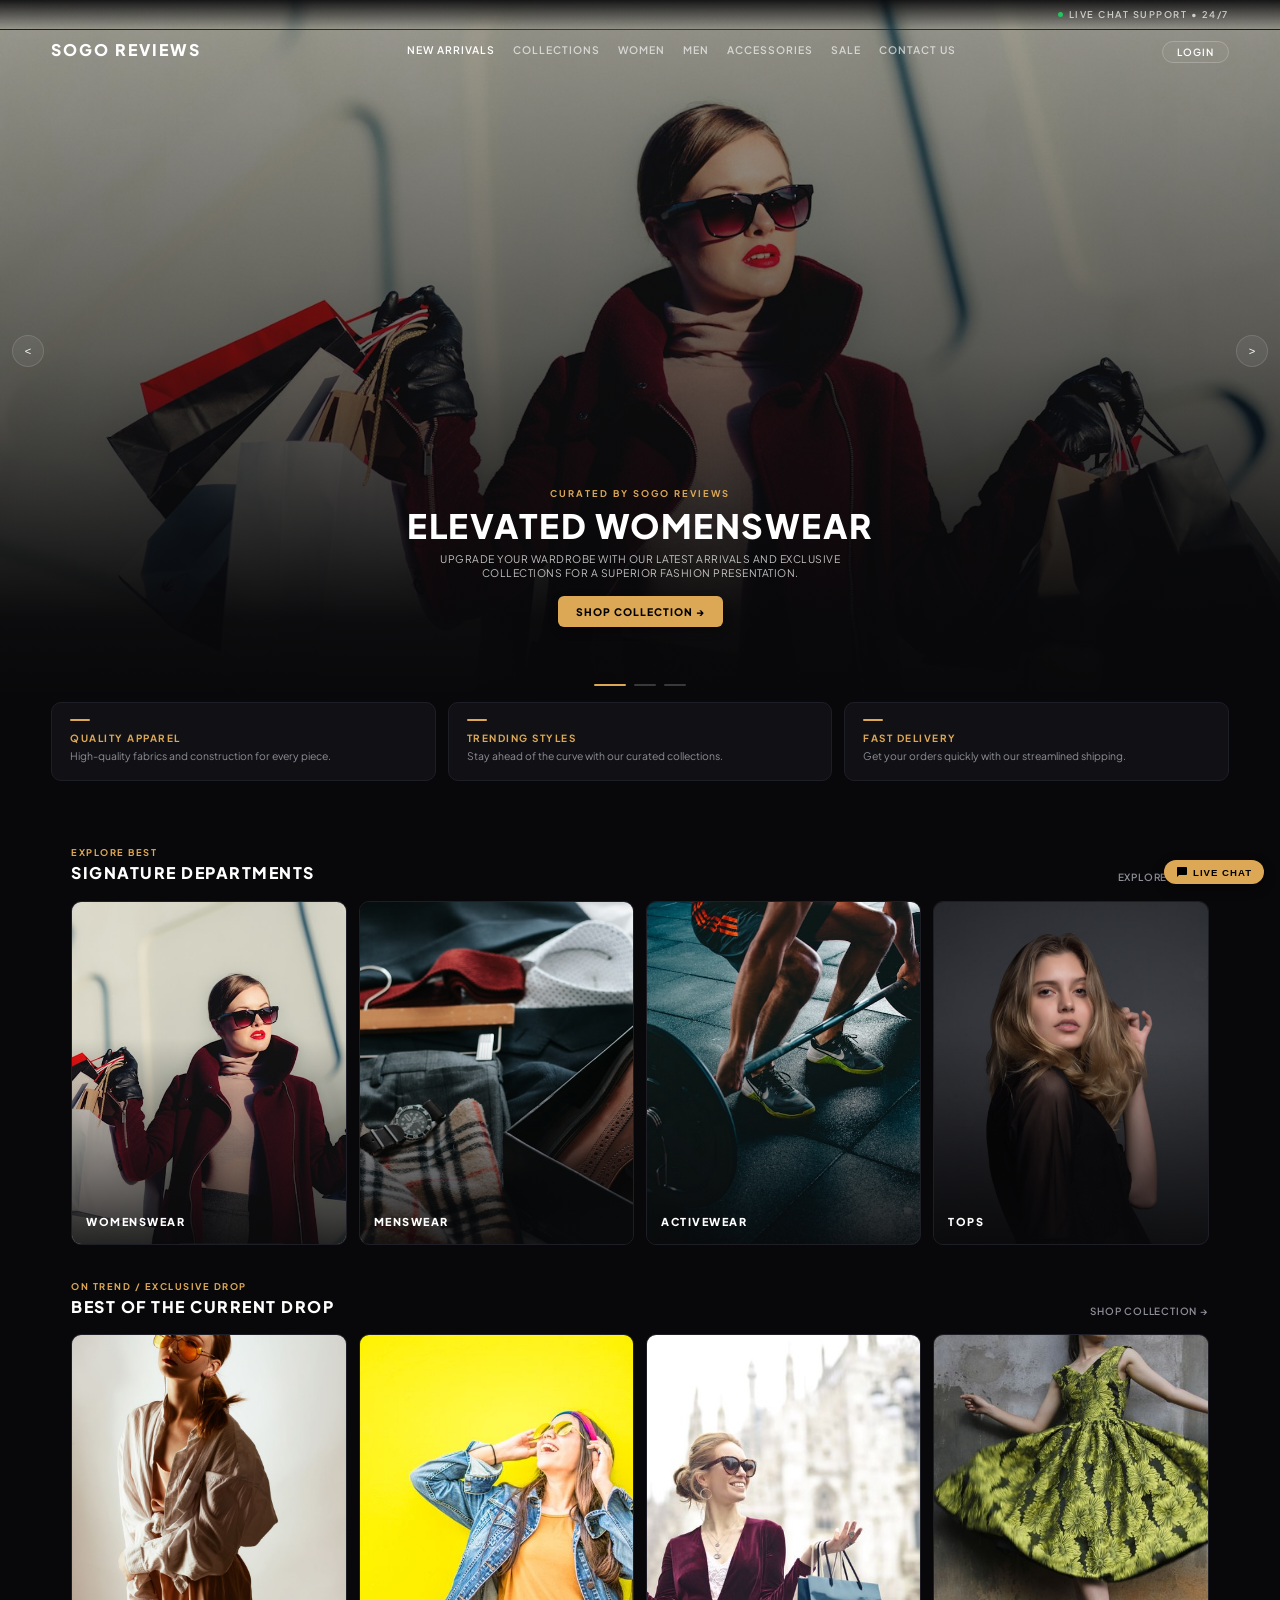
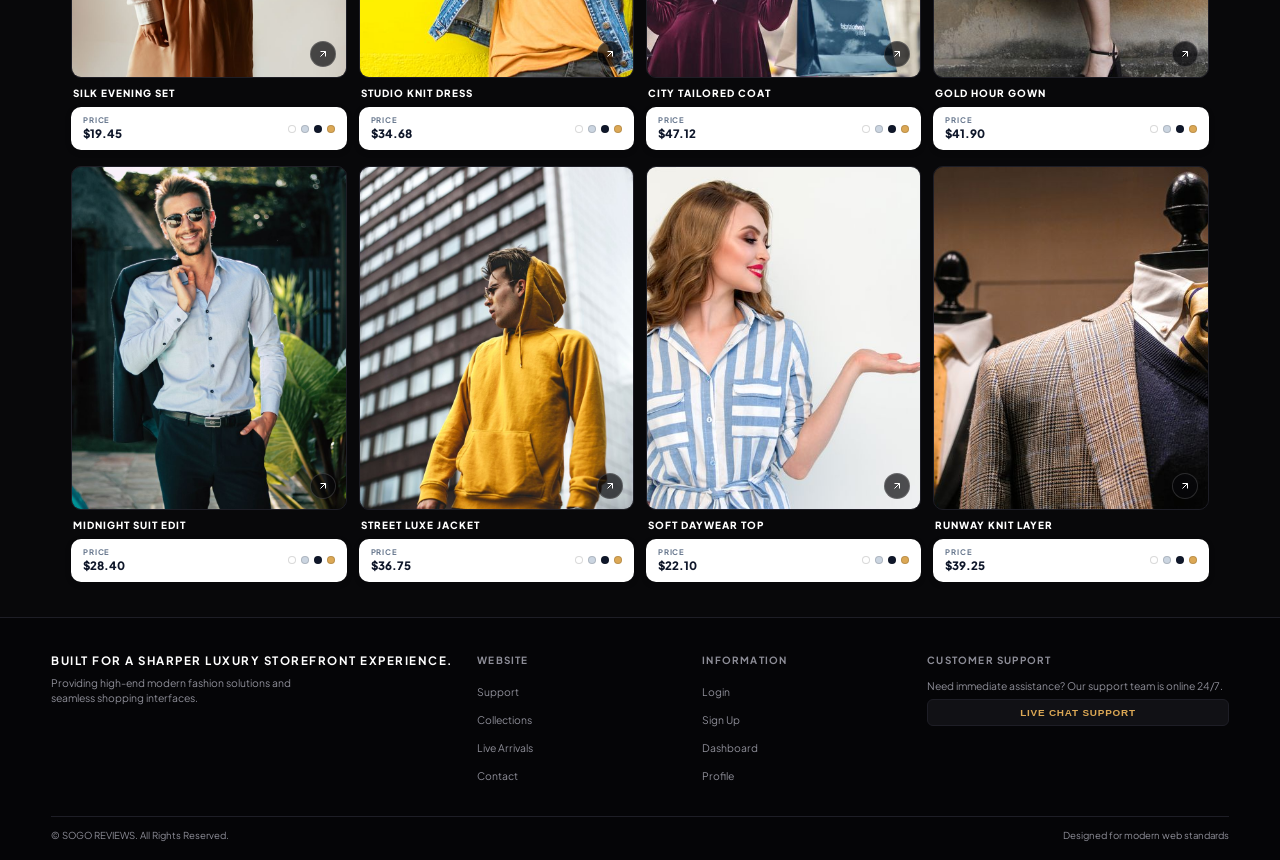
==== index.html @ 164ea93f "Removed top left sogo text, optimized mobile live chat font size, and styled top bar border line" ====
<!DOCTYPE html>
<html lang="en">
<head>
  <meta charset="UTF-8">
  <meta name="viewport" content="width=device-width, initial-scale=1.0">
  <title>SOGO REVIEWS - Luxury Storefront</title>
  <link rel="preconnect" href="https://fonts.googleapis.com">
  <link rel="preconnect" href="https://fonts.gstatic.com" crossorigin>
  <link href="https://fonts.googleapis.com/css2?family=Plus+Jakarta+Sans:wght@300;400;500;600;700;800&display=swap" rel="stylesheet">
  <link rel="stylesheet" href="style.css">
</head>
<body>

  <!-- Fullscreen Hero Slider Section -->
  <div class="hero-slider-wrapper">
    
    <!-- Top Bar -->
    <div class="top-bar">
      <div class="top-bar-left"></div>
      <div class="top-bar-right">
        <span class="status-dot"></span> LIVE CHAT SUPPORT • 24/7
      </div>
    </div>

    <!-- Header Navigation Overlay -->
    <header>
      <div class="logo">SOGO REVIEWS</div>
      <nav>
        <a href="#" class="active">New Arrivals</a>
        <a href="#">Collections</a>
        <a href="#">Women</a>
        <a href="#">Men</a>
        <a href="#">Accessories</a>
        <a href="#">Sale</a>
        <a href="#">Contact Us</a>
      </nav>
      <div class="nav-actions">
        <a href="auth.html" class="btn-login">Login</a>
      </div>
    </header>

    <!-- Navigation Arrows -->
    <button class="slider-arrow prev" onclick="moveSlide(-1)">&lt;</button>
    <button class="slider-arrow next" onclick="moveSlide(1)">&gt;</button>

    <!-- Slide 1 -->
    <div class="hero-slide hero-slide-1 active">
      <div class="hero-content-container">
        <div class="hero-subtitle">Curated by SOGO Reviews</div>
        <h1 class="hero-title">Elevated Womenswear</h1>
        <p class="hero-desc">Upgrade your wardrobe with our latest arrivals and exclusive collections for a superior fashion presentation.</p>
        <a href="auth.html" class="btn-gold-box">Shop Collection &rarr;</a>
      </div>
    </div>

    <!-- Slide 2 -->
    <div class="hero-slide hero-slide-2">
      <div class="hero-content-container">
        <div class="hero-subtitle">Curated by SOGO Reviews</div>
        <h1 class="hero-title">Private Seasonal Edit</h1>
        <p class="hero-desc">Upgrade your wardrobe with our latest arrivals and exclusive collections for a superior fashion presentation.</p>
        <a href="auth.html" class="btn-gold-box">Shop Collection &rarr;</a>
      </div>
    </div>

    <!-- Slide 3 -->
    <div class="hero-slide hero-slide-3">
      <div class="hero-content-container">
        <div class="hero-subtitle">Curated by SOGO Reviews</div>
        <h1 class="hero-title">Statement Silhouettes</h1>
        <p class="hero-desc">Upgrade your wardrobe with our latest arrivals and exclusive collections for a superior fashion presentation.</p>
        <a href="auth.html" class="btn-gold-box">Shop Collection &rarr;</a>
      </div>
    </div>

    <!-- Slider Indicator Bars -->
    <div class="hero-slider-bars">
      <div class="slider-bar active" onclick="goToSlide(0)"></div>
      <div class="slider-bar" onclick="goToSlide(1)"></div>
      <div class="slider-bar" onclick="goToSlide(2)"></div>
    </div>
  </div>

  <!-- Highlights Ribbon Cards Section -->
  <div class="ribbon-wrapper">
    <div class="ribbon">
      <div class="ribbon-item">
        <div class="ribbon-accent-line"></div>
        <h4>Quality Apparel</h4>
        <p>High-quality fabrics and construction for every piece.</p>
      </div>
      <div class="ribbon-item">
        <div class="ribbon-accent-line"></div>
        <h4>Trending Styles</h4>
        <p>Stay ahead of the curve with our curated collections.</p>
      </div>
      <div class="ribbon-item">
        <div class="ribbon-accent-line"></div>
        <h4>Fast Delivery</h4>
        <p>Get your orders quickly with our streamlined shipping.</p>
      </div>
    </div>
  </div>

  <!-- Signature Departments -->
  <section class="section">
    <div class="section-header">
      <div>
        <div class="section-tag">Explore Best</div>
        <h2 class="section-title">Signature Departments</h2>
      </div>
      <a href="#" class="section-link">Explore Dept &rarr;</a>
    </div>

    <div class="departments-grid">
      <div class="dept-card">
        <img src="assets/landing/dept-women.jpg" alt="Womenswear">
        <div class="dept-overlay">
          <div class="dept-title">Womenswear</div>
        </div>
      </div>
      <div class="dept-card">
        <img src="assets/landing/dept-men.jpg" alt="Menswear">
        <div class="dept-overlay">
          <div class="dept-title">Menswear</div>
        </div>
      </div>
      <div class="dept-card">
        <img src="assets/landing/dept-active.jpg" alt="Activewear">
        <div class="dept-overlay">
          <div class="dept-title">Activewear</div>
        </div>
      </div>
      <div class="dept-card">
        <img src="assets/landing/dept-tops.jpg" alt="Tops">
        <div class="dept-overlay">
          <div class="dept-title">Tops</div>
        </div>
      </div>
    </div>
  </section>

  <!-- Best of Current Drop -->
  <section class="section" style="padding-top: 0;">
    <div class="section-header">
      <div>
        <div class="section-tag">On Trend / Exclusive Drop</div>
        <h2 class="section-title">Best of the Current Drop</h2>
      </div>
      <a href="#" class="section-link">Shop Collection &rarr;</a>
    </div>

    <div class="products-grid">
      <!-- Item 1 -->
      <div class="product-item-wrapper">
        <div class="product-card">
          <div class="product-img">
            <img src="assets/landing/1.jpg" alt="Product">
            <div class="product-action-icon">
              <svg viewBox="0 0 24 24"><path d="M7 17L17 7M17 7H7M17 7V17"/></svg>
            </div>
          </div>
        </div>
        <div class="product-title-bar">SILK EVENING SET</div>
        <div class="product-info-pill">
          <div class="product-price-box">
            <span class="product-price-label">PRICE</span>
            <span class="product-price">$19.45</span>
          </div>
          <div class="color-swatches">
            <div class="swatch swatch-white"></div>
            <div class="swatch swatch-grey"></div>
            <div class="swatch swatch-black"></div>
            <div class="swatch swatch-gold"></div>
          </div>
        </div>
      </div>

      <!-- Item 2 -->
      <div class="product-item-wrapper">
        <div class="product-card">
          <div class="product-img">
            <img src="assets/landing/2.jpg" alt="Product">
            <div class="product-action-icon">
              <svg viewBox="0 0 24 24"><path d="M7 17L17 7M17 7H7M17 7V17"/></svg>
            </div>
          </div>
        </div>
        <div class="product-title-bar">STUDIO KNIT DRESS</div>
        <div class="product-info-pill">
          <div class="product-price-box">
            <span class="product-price-label">PRICE</span>
            <span class="product-price">$34.68</span>
          </div>
          <div class="color-swatches">
            <div class="swatch swatch-white"></div>
            <div class="swatch swatch-grey"></div>
            <div class="swatch swatch-black"></div>
            <div class="swatch swatch-gold"></div>
          </div>
        </div>
      </div>

      <!-- Item 3 -->
      <div class="product-item-wrapper">
        <div class="product-card">
          <div class="product-img">
            <img src="assets/landing/3.jpg" alt="Product">
            <div class="product-action-icon">
              <svg viewBox="0 0 24 24"><path d="M7 17L17 7M17 7H7M17 7V17"/></svg>
            </div>
          </div>
        </div>
        <div class="product-title-bar">CITY TAILORED COAT</div>
        <div class="product-info-pill">
          <div class="product-price-box">
            <span class="product-price-label">PRICE</span>
            <span class="product-price">$47.12</span>
          </div>
          <div class="color-swatches">
            <div class="swatch swatch-white"></div>
            <div class="swatch swatch-grey"></div>
            <div class="swatch swatch-black"></div>
            <div class="swatch swatch-gold"></div>
          </div>
        </div>
      </div>

      <!-- Item 4 -->
      <div class="product-item-wrapper">
        <div class="product-card">
          <div class="product-img">
            <img src="assets/landing/4.jpg" alt="Product">
            <div class="product-action-icon">
              <svg viewBox="0 0 24 24"><path d="M7 17L17 7M17 7H7M17 7V17"/></svg>
            </div>
          </div>
        </div>
        <div class="product-title-bar">GOLD HOUR GOWN</div>
        <div class="product-info-pill">
          <div class="product-price-box">
            <span class="product-price-label">PRICE</span>
            <span class="product-price">$41.90</span>
          </div>
          <div class="color-swatches">
            <div class="swatch swatch-white"></div>
            <div class="swatch swatch-grey"></div>
            <div class="swatch swatch-black"></div>
            <div class="swatch swatch-gold"></div>
          </div>
        </div>
      </div>

      <!-- Item 5 -->
      <div class="product-item-wrapper">
        <div class="product-card">
          <div class="product-img">
            <img src="assets/landing/5.jpg" alt="Product">
            <div class="product-action-icon">
              <svg viewBox="0 0 24 24"><path d="M7 17L17 7M17 7H7M17 7V17"/></svg>
            </div>
          </div>
        </div>
        <div class="product-title-bar">MIDNIGHT SUIT EDIT</div>
        <div class="product-info-pill">
          <div class="product-price-box">
            <span class="product-price-label">PRICE</span>
            <span class="product-price">$28.40</span>
          </div>
          <div class="color-swatches">
            <div class="swatch swatch-white"></div>
            <div class="swatch swatch-grey"></div>
            <div class="swatch swatch-black"></div>
            <div class="swatch swatch-gold"></div>
          </div>
        </div>
      </div>

      <!-- Item 6 -->
      <div class="product-item-wrapper">
        <div class="product-card">
          <div class="product-img">
            <img src="assets/landing/6.jpg" alt="Product">
            <div class="product-action-icon">
              <svg viewBox="0 0 24 24"><path d="M7 17L17 7M17 7H7M17 7V17"/></svg>
            </div>
          </div>
        </div>
        <div class="product-title-bar">STREET LUXE JACKET</div>
        <div class="product-info-pill">
          <div class="product-price-box">
            <span class="product-price-label">PRICE</span>
            <span class="product-price">$36.75</span>
          </div>
          <div class="color-swatches">
            <div class="swatch swatch-white"></div>
            <div class="swatch swatch-grey"></div>
            <div class="swatch swatch-black"></div>
            <div class="swatch swatch-gold"></div>
          </div>
        </div>
      </div>

      <!-- Item 7 -->
      <div class="product-item-wrapper">
        <div class="product-card">
          <div class="product-img">
            <img src="assets/landing/7.jpg" alt="Product">
            <div class="product-action-icon">
              <svg viewBox="0 0 24 24"><path d="M7 17L17 7M17 7H7M17 7V17"/></svg>
            </div>
          </div>
        </div>
        <div class="product-title-bar">SOFT DAYWEAR TOP</div>
        <div class="product-info-pill">
          <div class="product-price-box">
            <span class="product-price-label">PRICE</span>
            <span class="product-price">$22.10</span>
          </div>
          <div class="color-swatches">
            <div class="swatch swatch-white"></div>
            <div class="swatch swatch-grey"></div>
            <div class="swatch swatch-black"></div>
            <div class="swatch swatch-gold"></div>
          </div>
        </div>
      </div>

      <!-- Item 8 -->
      <div class="product-item-wrapper">
        <div class="product-card">
          <div class="product-img">
            <img src="assets/landing/8.jpg" alt="Product">
            <div class="product-action-icon">
              <svg viewBox="0 0 24 24"><path d="M7 17L17 7M17 7H7M17 7V17"/></svg>
            </div>
          </div>
        </div>
        <div class="product-title-bar">RUNWAY KNIT LAYER</div>
        <div class="product-info-pill">
          <div class="product-price-box">
            <span class="product-price-label">PRICE</span>
            <span class="product-price">$39.25</span>
          </div>
          <div class="color-swatches">
            <div class="swatch swatch-white"></div>
            <div class="swatch swatch-grey"></div>
            <div class="swatch swatch-black"></div>
            <div class="swatch swatch-gold"></div>
          </div>
        </div>
      </div>
    </div>
  </section>

  <!-- Footer -->
  <footer>
    <div class="footer-grid">
      <div class="footer-brand">
        <h3>BUILT FOR A SHARPER LUXURY STOREFRONT EXPERIENCE.</h3>
        <p>Providing high-end modern fashion solutions and seamless shopping interfaces.</p>
      </div>

      <div class="footer-col">
        <h4>Website</h4>
        <ul>
          <li><a href="#">Support</a></li>
          <li><a href="#">Collections</a></li>
          <li><a href="#">Live Arrivals</a></li>
          <li><a href="#">Contact</a></li>
        </ul>
      </div>

      <div class="footer-col">
        <h4>Information</h4>
        <ul>
          <li><a href="auth.html">Login</a></li>
          <li><a href="auth.html">Sign Up</a></li>
          <li><a href="#">Dashboard</a></li>
          <li><a href="#">Profile</a></li>
        </ul>
      </div>

      <div class="footer-col">
        <h4>Customer Support</h4>
        <p style="font-size: 0.65rem; color: var(--text-muted); margin-bottom: 6px;">Need immediate assistance? Our support team is online 24/7.</p>
        <button class="btn-chat" onclick="window.location.href='auth.html'">Live Chat Support</button>
      </div>
    </div>

    <div class="bottom-bar">
      <div>&copy; SOGO REVIEWS. All Rights Reserved.</div>
      <div>Designed for modern web standards</div>
    </div>
  </footer>

  <!-- Floating Live Chat Button -->
  <button class="floating-chat-btn" onclick="window.location.href='auth.html'">
    <svg viewBox="0 0 24 24"><path d="M20 2H4c-1.1 0-2 .9-2 2v18l4-4h14c1.1 0 2-.9 2-2V4c0-1.1-.9-2-2-2z"/></svg>
    <span>LIVE CHAT</span>
  </button>

  <!-- Hero Slider Script -->
  <script>
    let currentSlide = 0;
    const slides = document.querySelectorAll('.hero-slide');
    const bars = document.querySelectorAll('.slider-bar');
    let autoSlideInterval;

    function showSlide(index) {
      if (index >= slides.length) currentSlide = 0;
      else if (index < 0) currentSlide = slides.length - 1;
      else currentSlide = index;

      slides.forEach((slide, i) => {
        slide.classList.toggle('active', i === currentSlide);
      });

      bars.forEach((bar, i) => {
        bar.classList.toggle('active', i === currentSlide);
      });
    }

    function moveSlide(step) {
      showSlide(currentSlide + step);
      resetAutoSlide();
    }

    function goToSlide(index) {
      showSlide(index);
      resetAutoSlide();
    }

    function startAutoSlide() {
      autoSlideInterval = setInterval(() => {
        showSlide(currentSlide + 1);
      }, 5000);
    }

    function resetAutoSlide() {
      clearInterval(autoSlideInterval);
      startAutoSlide();
    }

    startAutoSlide();
  </script>

</body>
</html>
---- style.css ----
/* Dark Luxury Theme */
:root {
  --bg-dark: #08080a;
  --bg-card: #111115;
  --bg-sidebar: #0d0d12;
  --accent-gold: #dca855;
  --accent-gold-hover: #c89544;
  --text-main: #ffffff;
  --text-muted: #8e8e98;
  --border-color: #1e1e26;
  --radius-sm: 6px;
  --radius-md: 10px;
  --radius-lg: 14px;
}

/* Base Styling */
* {
  box-sizing: border-box;
  margin: 0;
  padding: 0;
}

body {
  font-family: 'Plus Jakarta Sans', sans-serif;
  background-color: var(--bg-dark);
  color: var(--text-main);
  line-height: 1.45;
  position: relative;
  overflow-x: hidden;
  -webkit-font-smoothing: antialiased;
}

a {
  color: inherit;
  text-decoration: none;
}

/* Top Bar with Modern Gradient Border */
.top-bar {
  font-size: 0.58rem;
  color: rgba(255, 255, 255, 0.6);
  padding: 8px 4%;
  display: flex;
  justify-content: flex-end;
  align-items: center;
  border-bottom: 1px solid transparent;
  border-image: linear-gradient(to right, rgba(255,255,255,0.02), rgba(220,168,85,0.25), rgba(255,255,255,0.02)) 1;
  position: absolute;
  top: 0;
  left: 0;
  width: 100%;
  z-index: 101;
  background: linear-gradient(to bottom, rgba(8, 8, 10, 0.9), rgba(8, 8, 10, 0));
  letter-spacing: 1.5px;
  text-transform: uppercase;
  font-weight: 600;
}

.top-bar-right {
  display: flex;
  align-items: center;
  gap: 6px;
  font-size: 0.58rem;
  color: rgba(255, 255, 255, 0.7);
}

.status-dot {
  width: 5px;
  height: 5px;
  background-color: #22c55e;
  border-radius: 50%;
  display: inline-block;
}

/* Header Navigation */
header {
  padding: 12px 4%;
  display: flex;
  justify-content: space-between;
  align-items: center;
  position: absolute;
  top: 26px;
  left: 0;
  width: 100%;
  z-index: 100;
}

.logo {
  font-weight: 800;
  font-size: 1rem;
  letter-spacing: 2px;
  text-transform: uppercase;
}

nav {
  display: flex;
  gap: 18px;
}

nav a {
  font-size: 0.65rem;
  font-weight: 600;
  letter-spacing: 1px;
  text-transform: uppercase;
  color: rgba(255, 255, 255, 0.65);
  transition: color 0.3s;
}

nav a:hover, nav a.active {
  color: var(--text-main);
}

.btn-login {
  border: 1px solid rgba(255, 255, 255, 0.2);
  padding: 4px 14px;
  border-radius: 50px;
  font-size: 0.62rem;
  font-weight: 600;
  letter-spacing: 1px;
  text-transform: uppercase;
  transition: all 0.3s;
  background: rgba(255, 255, 255, 0.03);
}

.btn-login:hover {
  border-color: var(--accent-gold);
  color: var(--accent-gold);
}

/* Hero Section & Slider */
.hero-slider-wrapper {
  position: relative;
  height: 78vh;
  min-height: 500px;
  width: 100%;
  overflow: hidden;
  background-color: var(--bg-dark);
}

.hero-slide {
  position: absolute;
  inset: 0;
  opacity: 0;
  transition: opacity 0.8s ease-in-out;
  display: flex;
  flex-direction: column;
  justify-content: flex-end;
  align-items: center;
  text-align: center;
  padding: 0 16px 65px;
  background-size: cover;
  background-position: center center;
  background-repeat: no-repeat;
}

.hero-slide.active {
  opacity: 1;
  z-index: 1;
}

.hero-slide-1 {
  background-image: linear-gradient(to bottom, rgba(8,8,10,0.3) 0%, rgba(8,8,10,0.6) 50%, rgba(8,8,10,0.98) 88%, #08080a 100%), url('assets/landing/hero-1.jpg');
}

.hero-slide-2 {
  background-image: linear-gradient(to bottom, rgba(8,8,10,0.3) 0%, rgba(8,8,10,0.6) 50%, rgba(8,8,10,0.98) 88%, #08080a 100%), url('assets/landing/hero-2.jpg');
}

.hero-slide-3 {
  background-image: linear-gradient(to bottom, rgba(8,8,10,0.3) 0%, rgba(8,8,10,0.6) 50%, rgba(8,8,10,0.98) 88%, #08080a 100%), url('assets/landing/hero-3.jpg');
}

.hero-content-container {
  display: flex;
  flex-direction: column;
  align-items: center;
  max-width: 650px;
  margin-bottom: 10px;
}

.hero-subtitle {
  font-size: 0.58rem;
  letter-spacing: 2px;
  text-transform: uppercase;
  color: var(--accent-gold);
  margin-bottom: 6px;
  font-weight: 700;
}

.hero-title {
  font-size: 2.1rem;
  font-weight: 800;
  letter-spacing: 1.5px;
  text-transform: uppercase;
  line-height: 1.1;
  margin-bottom: 8px;
}

.hero-desc {
  font-size: 0.65rem;
  color: rgba(255, 255, 255, 0.75);
  max-width: 440px;
  letter-spacing: 0.5px;
  text-transform: uppercase;
  margin-bottom: 16px;
  line-height: 1.35;
}

.btn-gold-box {
  background-color: var(--accent-gold);
  color: #000000;
  padding: 8px 18px;
  border-radius: var(--radius-sm);
  font-size: 0.65rem;
  font-weight: 800;
  letter-spacing: 1px;
  text-transform: uppercase;
  display: inline-block;
  transition: all 0.3s ease;
  box-shadow: 0 4px 10px rgba(0,0,0,0.3);
}

.btn-gold-box:hover {
  background-color: var(--accent-gold-hover);
  transform: translateY(-1px);
}

/* Navigation Arrows */
.slider-arrow {
  position: absolute;
  top: 50%;
  transform: translateY(-50%);
  width: 32px;
  height: 32px;
  background: rgba(255, 255, 255, 0.06);
  border: 1px solid rgba(255, 255, 255, 0.12);
  border-radius: 50%;
  color: #fff;
  display: flex;
  align-items: center;
  justify-content: center;
  cursor: pointer;
  z-index: 50;
  transition: all 0.3s;
  font-size: 0.7rem;
}

.slider-arrow:hover {
  background: var(--accent-gold);
  color: #000;
  border-color: var(--accent-gold);
}

.slider-arrow.prev { left: 12px; }
.slider-arrow.next { right: 12px; }

/* Indicator Bars */
.hero-slider-bars {
  position: absolute;
  bottom: 16px;
  left: 50%;
  transform: translateX(-50%);
  display: flex;
  gap: 8px;
  z-index: 50;
  align-items: center;
}

.slider-bar {
  width: 22px;
  height: 2px;
  background-color: rgba(255, 255, 255, 0.2);
  border-radius: 2px;
  cursor: pointer;
  transition: all 0.3s ease;
}

.slider-bar.active {
  background-color: var(--accent-gold);
  width: 32px;
}

/* Ribbon Highlights */
.ribbon-wrapper {
  background-color: #08080a;
  padding: 0 4% 30px;
  position: relative;
  z-index: 30;
}

.ribbon {
  display: grid !important;
  grid-template-columns: repeat(3, minmax(0, 1fr)) !important;
  gap: 12px !important;
  width: 100%;
  max-width: 1240px;
  margin-inline: auto;
}

.ribbon-item {
  background: var(--bg-card);
  border: 1px solid var(--border-color);
  padding: 16px 18px;
  border-radius: var(--radius-md);
}

.ribbon-accent-line {
  width: 20px;
  height: 2px;
  background-color: var(--accent-gold);
  margin-bottom: 10px;
  border-radius: 1px;
}

.ribbon-item h4 {
  font-size: 0.62rem;
  letter-spacing: 1.5px;
  text-transform: uppercase;
  margin-bottom: 4px;
  font-weight: 700;
  color: var(--accent-gold);
}

.ribbon-item p {
  font-size: 0.65rem;
  color: var(--text-muted);
  line-height: 1.4;
}

/* Section Styles */
.section {
  width: 100%;
  max-width: 1240px;
  margin-inline: auto;
  padding: 35px 4%;
}

.section-header {
  display: flex;
  justify-content: space-between;
  align-items: flex-end;
  margin-bottom: 16px;
}

.section-title {
  font-size: 1rem;
  font-weight: 800;
  letter-spacing: 1.5px;
  text-transform: uppercase;
}

.section-tag {
  font-size: 0.58rem;
  color: var(--accent-gold);
  letter-spacing: 1.5px;
  text-transform: uppercase;
  font-weight: 700;
  margin-bottom: 2px;
}

.section-link {
  font-size: 0.62rem;
  font-weight: 600;
  letter-spacing: 0.8px;
  text-transform: uppercase;
  color: var(--text-muted);
}

/* Signature Departments */
.departments-grid {
  display: grid !important;
  grid-template-columns: repeat(4, 1fr) !important;
  gap: 12px !important;
  width: 100% !important;
}

.dept-card {
  position: relative;
  aspect-ratio: 4 / 5;
  border-radius: var(--radius-md);
  overflow: hidden;
  border: 1px solid var(--border-color);
}

.dept-card img {
  width: 100%;
  height: 100%;
  object-fit: cover;
}

.dept-overlay {
  position: absolute;
  inset: 0;
  background: linear-gradient(to top, rgba(8,8,10,0.85) 0%, transparent 60%);
  display: flex;
  align-items: flex-end;
  padding: 14px;
}

.dept-title {
  font-size: 0.68rem;
  font-weight: 800;
  letter-spacing: 1.5px;
  text-transform: uppercase;
}

/* Products Grid Layout */
.products-grid {
  display: grid !important;
  grid-template-columns: repeat(4, minmax(0, 1fr)) !important;
  gap: 16px 12px !important;
  width: 100% !important;
}

.product-item-wrapper {
  display: flex;
  flex-direction: column;
}

.product-card {
  border-radius: var(--radius-md);
  overflow: hidden;
  background-color: var(--bg-card);
  border: 1px solid var(--border-color);
  margin-bottom: 8px;
}

.product-img {
  position: relative;
  aspect-ratio: 4 / 5;
  background-color: #141418;
  overflow: hidden;
}

.product-img img {
  width: 100%;
  height: 100%;
  object-fit: cover;
}

.product-action-icon {
  position: absolute;
  bottom: 10px;
  right: 10px;
  width: 26px;
  height: 26px;
  background: rgba(8, 8, 10, 0.7);
  border: 1px solid rgba(255, 255, 255, 0.15);
  border-radius: 50%;
  display: flex;
  align-items: center;
  justify-content: center;
  color: #fff;
}

.product-action-icon svg {
  width: 12px;
  height: 12px;
  stroke: currentColor;
  stroke-width: 2;
  fill: none;
}

.product-title-bar {
  font-size: 0.62rem;
  font-weight: 800;
  letter-spacing: 1px;
  text-transform: uppercase;
  color: #fff;
  margin-bottom: 6px;
  padding-left: 2px;
}

.product-info-pill {
  background-color: #ffffff;
  color: #0f172a;
  padding: 8px 12px;
  border-radius: var(--radius-md);
  display: flex;
  justify-content: space-between;
  align-items: center;
  box-shadow: 0 2px 6px rgba(0,0,0,0.15);
}

.product-price-box {
  display: flex;
  flex-direction: column;
}

.product-price-label {
  font-size: 0.48rem;
  color: #64748b;
  letter-spacing: 0.8px;
  text-transform: uppercase;
  font-weight: 700;
}

.product-price {
  font-size: 0.72rem;
  font-weight: 800;
  color: #0f172a;
}

.color-swatches {
  display: flex;
  gap: 5px;
  align-items: center;
}

.swatch {
  width: 8px;
  height: 8px;
  border-radius: 50%;
  border: 1px solid rgba(0, 0, 0, 0.15);
}

.swatch-white { background-color: #ffffff; }
.swatch-grey { background-color: #cbd5e1; }
.swatch-black { background-color: #0f172a; }
.swatch-gold { background-color: #dca855; }

/* Floating Live Chat Button */
.floating-chat-btn {
  position: fixed;
  bottom: 16px;
  right: 16px;
  background-color: var(--accent-gold);
  color: #000;
  border: none;
  padding: 6px 12px;
  border-radius: 50px;
  font-size: 0.6rem;
  font-weight: 800;
  letter-spacing: 1px;
  text-transform: uppercase;
  cursor: pointer;
  box-shadow: 0 4px 12px rgba(0,0,0,0.4);
  display: flex;
  align-items: center;
  gap: 5px;
  z-index: 999;
}

.floating-chat-btn svg {
  width: 12px;
  height: 12px;
  fill: currentColor;
}

/* Footer */
footer {
  background-color: #050507;
  border-top: 1px solid var(--border-color);
  padding: 35px 4% 18px;
}

.footer-grid {
  width: 100%;
  max-width: 1240px;
  margin-inline: auto;
  display: grid;
  grid-template-columns: 2fr 1fr 1fr 1.5fr;
  gap: 24px;
  margin-bottom: 25px;
}

.footer-brand h3 {
  font-size: 0.72rem;
  letter-spacing: 1.5px;
  margin-bottom: 6px;
  line-height: 1.35;
}

.footer-brand p {
  font-size: 0.65rem;
  color: var(--text-muted);
  max-width: 250px;
}

.footer-col h4 {
  font-size: 0.62rem;
  letter-spacing: 1.2px;
  text-transform: uppercase;
  margin-bottom: 10px;
  color: var(--text-muted);
}

.footer-col ul {
  list-style: none;
}

.footer-col li {
  margin-bottom: 5px;
}

.footer-col a {
  font-size: 0.65rem;
  color: var(--text-muted);
}

.btn-chat {
  display: block;
  width: 100%;
  background: var(--bg-card);
  border: 1px solid var(--border-color);
  color: var(--accent-gold);
  padding: 7px;
  border-radius: var(--radius-sm);
  text-align: center;
  font-size: 0.62rem;
  font-weight: 700;
  letter-spacing: 0.8px;
  text-transform: uppercase;
  margin-top: 6px;
}

.bottom-bar {
  width: 100%;
  max-width: 1240px;
  margin-inline: auto;
  border-top: 1px solid var(--border-color);
  padding-top: 12px;
  display: flex;
  justify-content: space-between;
  font-size: 0.6rem;
  color: var(--text-muted);
}

/* ================= MOBILE VIEW FIXES ================= */
@media (max-width: 1024px) {
  .products-grid, .departments-grid { 
    grid-template-columns: repeat(2, 1fr) !important; 
    gap: 14px 10px !important;
  }
  .ribbon { grid-template-columns: 1fr !important; }
  .footer-grid { grid-template-columns: 1fr 1fr; gap: 20px; }
  .hero-title { font-size: 1.9rem; }
}

@media (max-width: 768px) {
  .top-bar { font-size: 0.5rem; padding: 6px 3%; }
  .top-bar-right { font-size: 0.5rem; }
  header { padding: 10px 14px; top: 22px; }
  nav { display: none; }
  .hero-slider-wrapper { height: 70vh; min-height: 440px; }
  .hero-title { font-size: 1.5rem; }
  .hero-desc { font-size: 0.6rem; }
  
  .products-grid, .departments-grid { 
    grid-template-columns: repeat(2, 1fr) !important; 
    gap: 12px 8px !important; 
  }
  
  .footer-grid { grid-template-columns: 1fr; gap: 20px; }
  .bottom-bar { flex-direction: column; gap: 5px; text-align: center; }
}
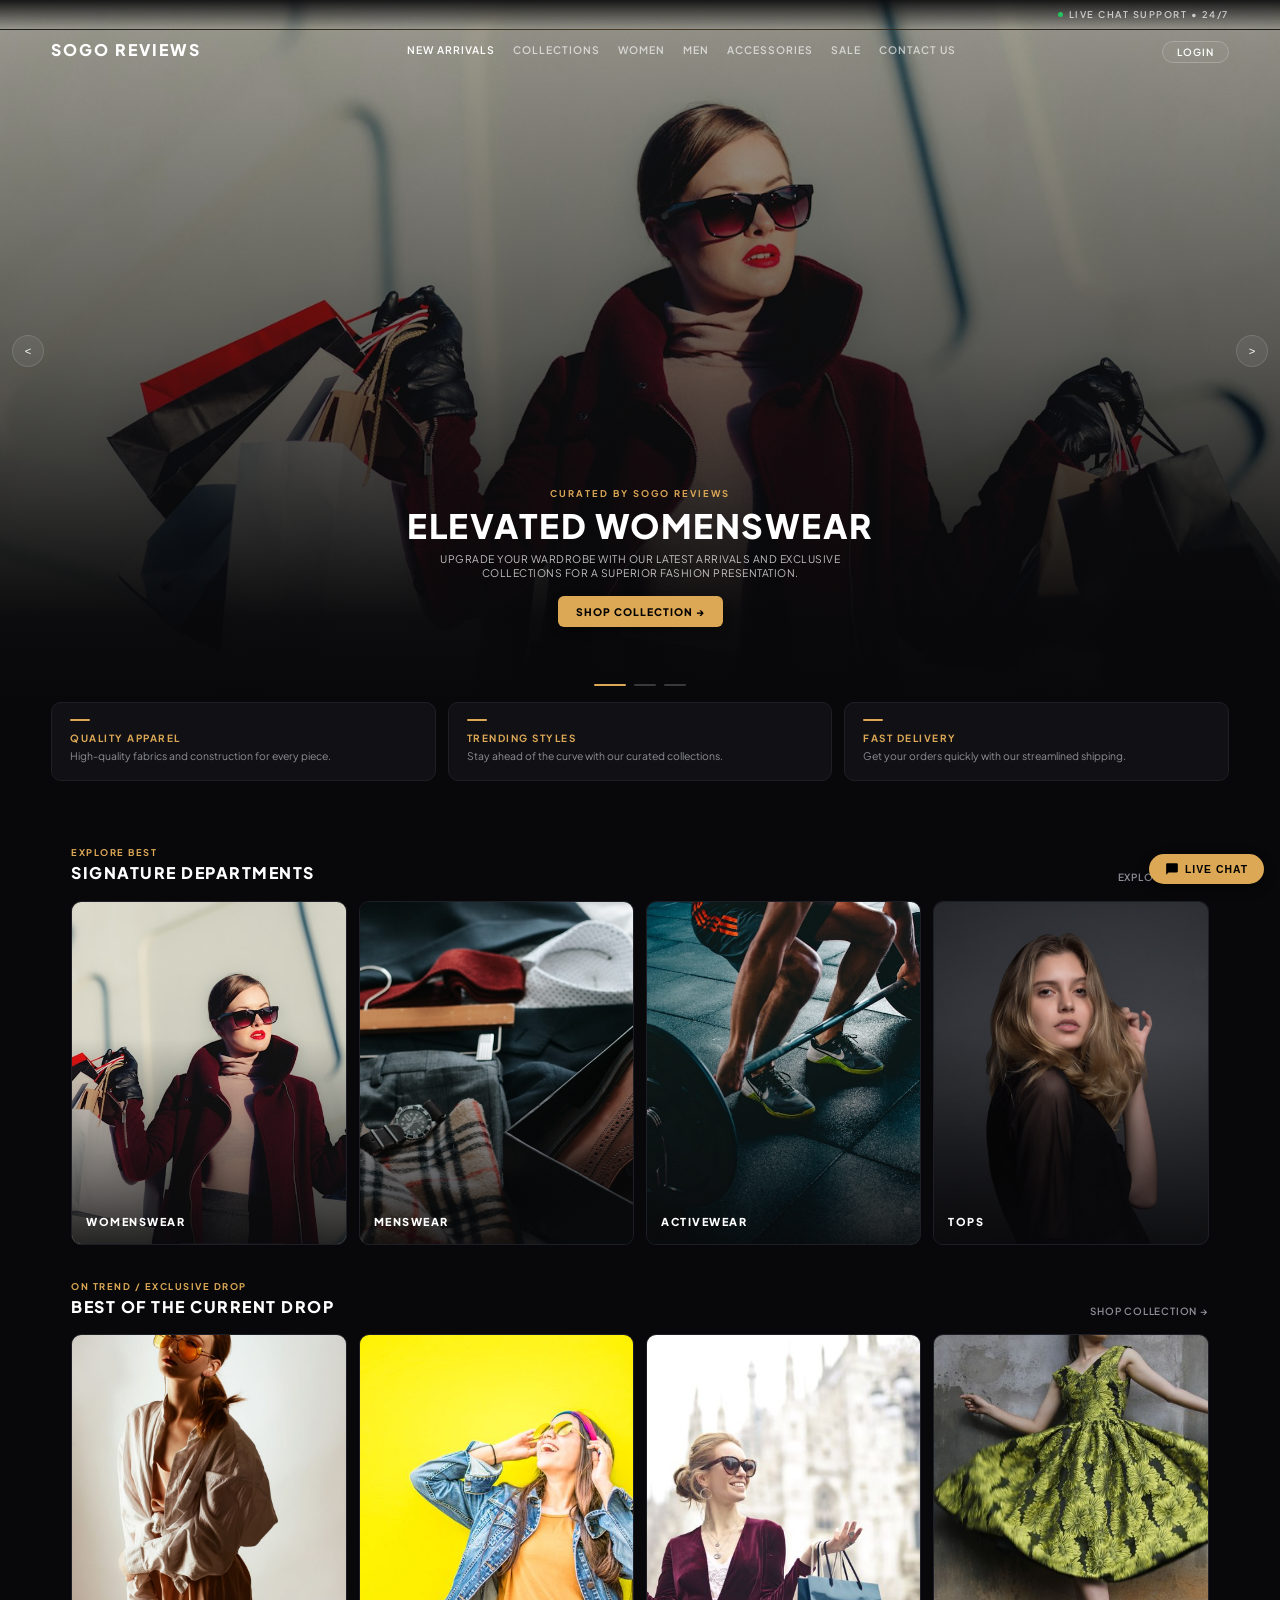
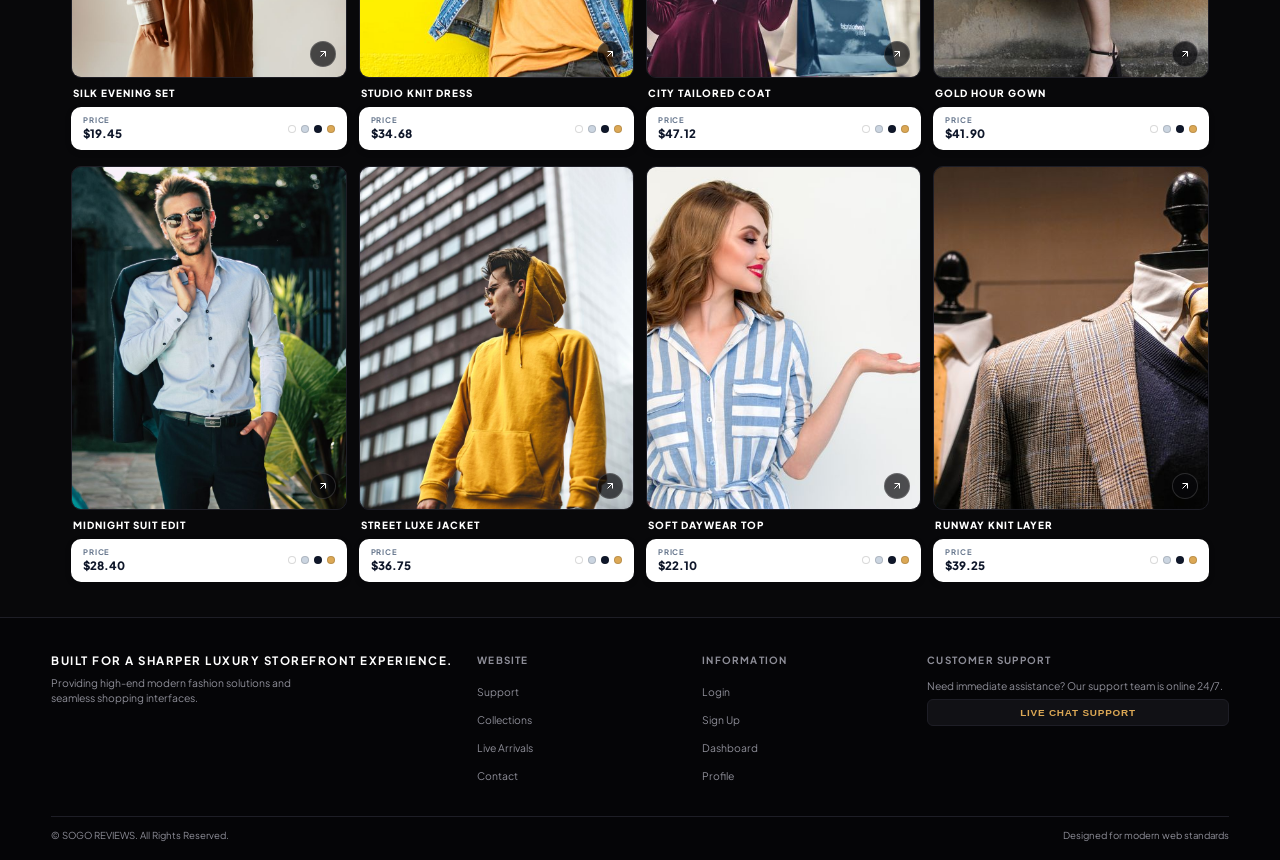
==== commit e79d476c: "Made floating chat button circular on mobile and text-based on desktop web view" ====
--- a/index.html
+++ b/index.html
@@ -394,10 +394,10 @@
     </div>
   </footer>
 
-  <!-- Floating Live Chat Button -->
+  <!-- Floating Live Chat Button (Desktop has text, Mobile is circular icon only) -->
   <button class="floating-chat-btn" onclick="window.location.href='auth.html'">
     <svg viewBox="0 0 24 24"><path d="M20 2H4c-1.1 0-2 .9-2 2v18l4-4h14c1.1 0 2-.9 2-2V4c0-1.1-.9-2-2-2z"/></svg>
-    <span>LIVE CHAT</span>
+    <span class="chat-text">LIVE CHAT</span>
   </button>
 
   <!-- Hero Slider Script -->
--- a/style.css
+++ b/style.css
@@ -519,7 +519,7 @@
 .swatch-black { background-color: #0f172a; }
 .swatch-gold { background-color: #dca855; }
 
-/* Floating Live Chat Button */
+/* Floating Live Chat Button (Web View: Has text) */
 .floating-chat-btn {
   position: fixed;
   bottom: 16px;
@@ -527,9 +527,9 @@
   background-color: var(--accent-gold);
   color: #000;
   border: none;
-  padding: 6px 12px;
+  padding: 8px 16px;
   border-radius: 50px;
-  font-size: 0.6rem;
+  font-size: 0.65rem;
   font-weight: 800;
   letter-spacing: 1px;
   text-transform: uppercase;
@@ -537,13 +537,13 @@
   box-shadow: 0 4px 12px rgba(0,0,0,0.4);
   display: flex;
   align-items: center;
-  gap: 5px;
+  gap: 6px;
   z-index: 999;
 }
 
 .floating-chat-btn svg {
-  width: 12px;
-  height: 12px;
+  width: 14px;
+  height: 14px;
   fill: currentColor;
 }
 
@@ -653,4 +653,23 @@
   
   .footer-grid { grid-template-columns: 1fr; gap: 20px; }
   .bottom-bar { flex-direction: column; gap: 5px; text-align: center; }
+
+  /* Mobile view mein chat button ko sirf circular icon banana */
+  .floating-chat-btn {
+    width: 42px;
+    height: 42px;
+    padding: 0;
+    border-radius: 50%;
+    justify-content: center;
+    align-items: center;
+  }
+
+  .floating-chat-btn .chat-text {
+    display: none;
+  }
+
+  .floating-chat-btn svg {
+    width: 18px;
+    height: 18px;
+  }
 }
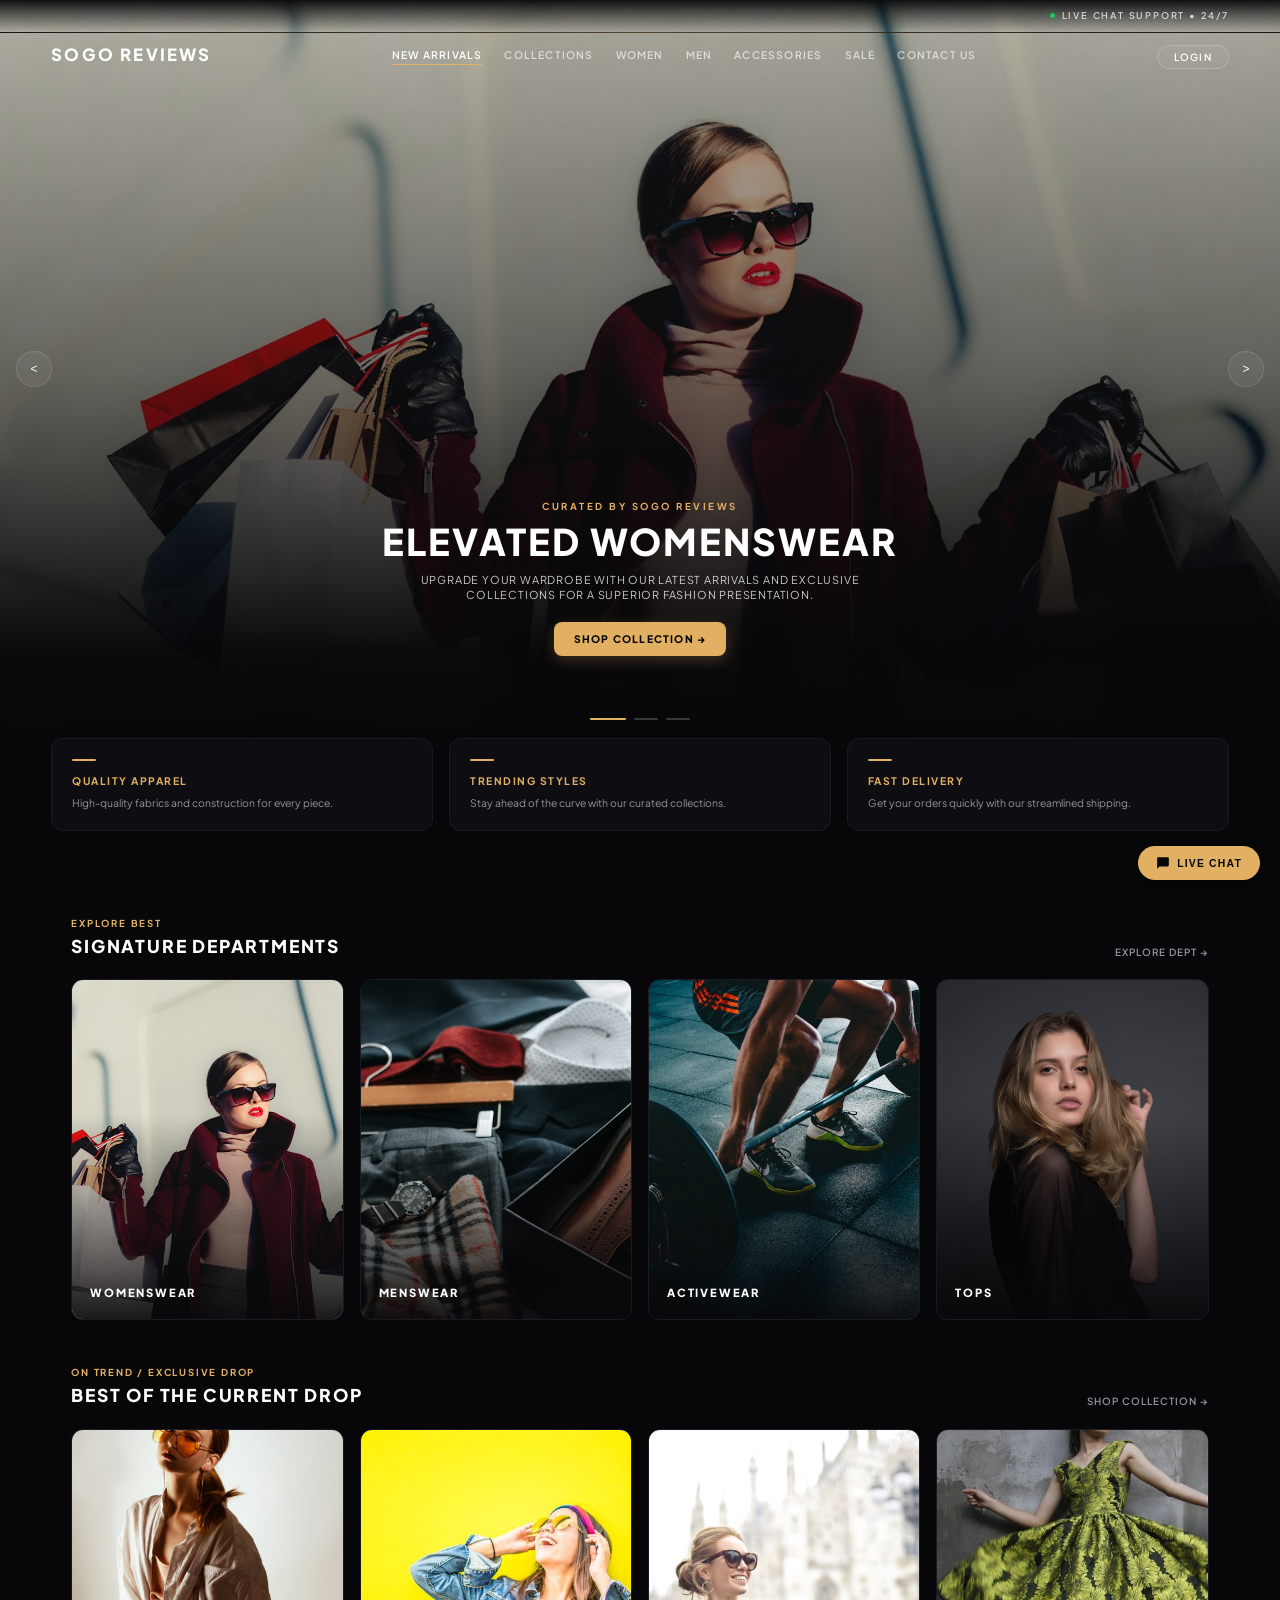
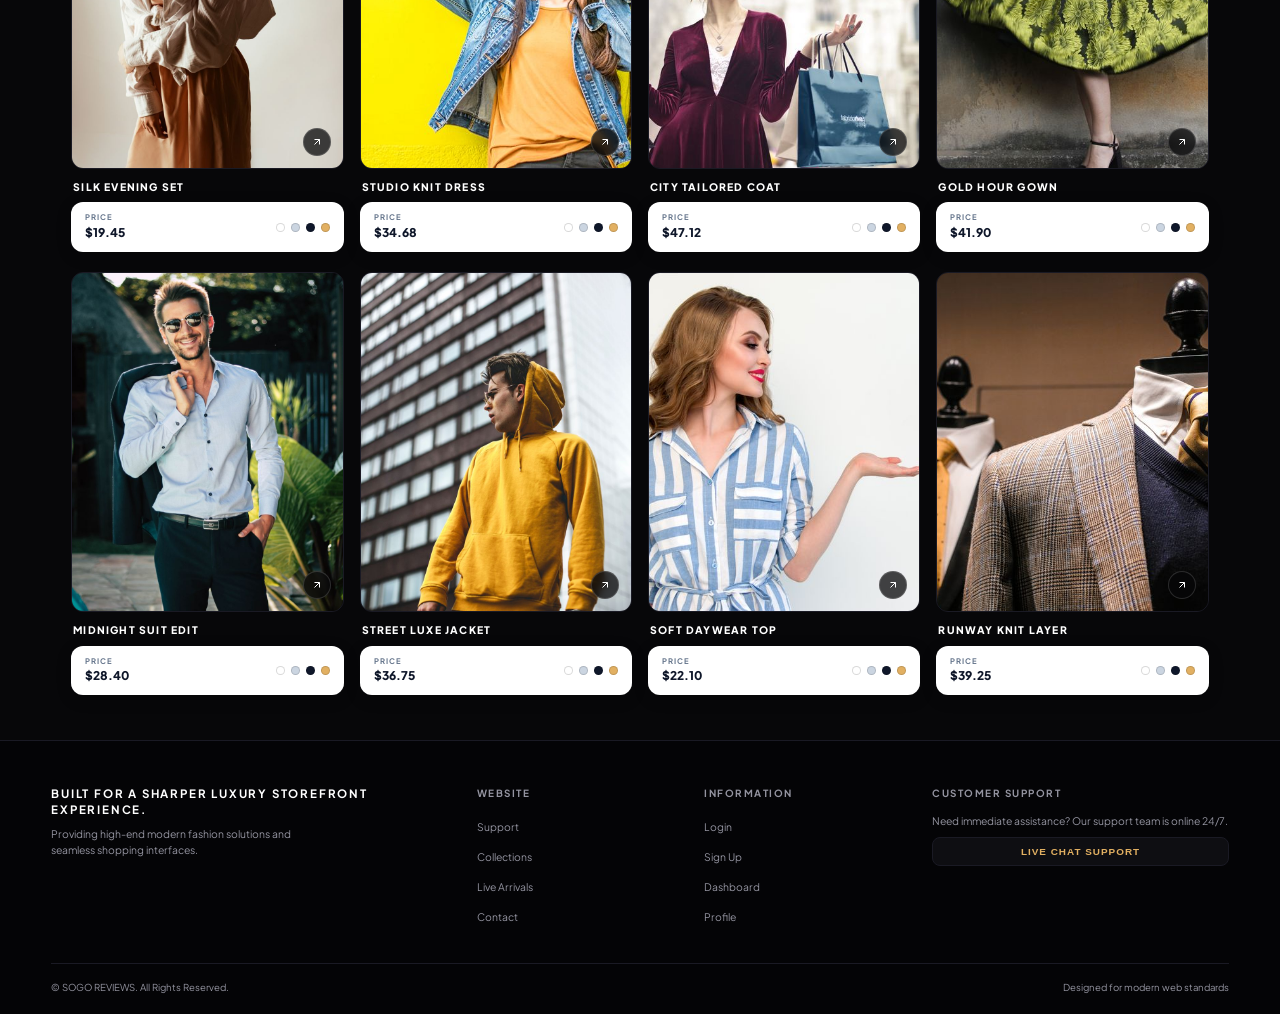
==== commit 14b55188: "Applied ultra-modern luxury storefront polish with smooth card hover effects and refined spacing" ====
--- a/index.html
+++ b/index.html
@@ -394,7 +394,7 @@
     </div>
   </footer>
 
-  <!-- Floating Live Chat Button (Desktop has text, Mobile is circular icon only) -->
+  <!-- Floating Live Chat Button -->
   <button class="floating-chat-btn" onclick="window.location.href='auth.html'">
     <svg viewBox="0 0 24 24"><path d="M20 2H4c-1.1 0-2 .9-2 2v18l4-4h14c1.1 0 2-.9 2-2V4c0-1.1-.9-2-2-2z"/></svg>
     <span class="chat-text">LIVE CHAT</span>
--- a/style.css
+++ b/style.css
@@ -1,16 +1,17 @@
-/* Dark Luxury Theme */
+/* Dark Luxury Theme - Enhanced */
 :root {
-  --bg-dark: #08080a;
-  --bg-card: #111115;
-  --bg-sidebar: #0d0d12;
-  --accent-gold: #dca855;
-  --accent-gold-hover: #c89544;
+  --bg-dark: #070709;
+  --bg-card: #0e0e12;
+  --bg-sidebar: #0b0b0f;
+  --accent-gold: #e2b062;
+  --accent-gold-hover: #caa554;
   --text-main: #ffffff;
-  --text-muted: #8e8e98;
-  --border-color: #1e1e26;
-  --radius-sm: 6px;
-  --radius-md: 10px;
-  --radius-lg: 14px;
+  --text-muted: #9494a0;
+  --border-color: #1a1a24;
+  --radius-sm: 8px;
+  --radius-md: 12px;
+  --radius-lg: 16px;
+  --transition-smooth: all 0.4s cubic-bezier(0.16, 1, 0.3, 1);
 }
 
 /* Base Styling */
@@ -24,7 +25,7 @@
   font-family: 'Plus Jakarta Sans', sans-serif;
   background-color: var(--bg-dark);
   color: var(--text-main);
-  line-height: 1.45;
+  line-height: 1.5;
   position: relative;
   overflow-x: hidden;
   -webkit-font-smoothing: antialiased;
@@ -38,20 +39,20 @@
 /* Top Bar with Modern Gradient Border */
 .top-bar {
   font-size: 0.58rem;
-  color: rgba(255, 255, 255, 0.6);
-  padding: 8px 4%;
+  color: rgba(255, 255, 255, 0.65);
+  padding: 9px 4%;
   display: flex;
   justify-content: flex-end;
   align-items: center;
   border-bottom: 1px solid transparent;
-  border-image: linear-gradient(to right, rgba(255,255,255,0.02), rgba(220,168,85,0.25), rgba(255,255,255,0.02)) 1;
+  border-image: linear-gradient(to right, rgba(255,255,255,0.01), rgba(226,176,98,0.3), rgba(255,255,255,0.01)) 1;
   position: absolute;
   top: 0;
   left: 0;
   width: 100%;
   z-index: 101;
-  background: linear-gradient(to bottom, rgba(8, 8, 10, 0.9), rgba(8, 8, 10, 0));
-  letter-spacing: 1.5px;
+  background: linear-gradient(to bottom, rgba(7, 7, 9, 0.95), rgba(7, 7, 9, 0));
+  letter-spacing: 1.8px;
   text-transform: uppercase;
   font-weight: 600;
 }
@@ -59,9 +60,9 @@
 .top-bar-right {
   display: flex;
   align-items: center;
-  gap: 6px;
+  gap: 7px;
   font-size: 0.58rem;
-  color: rgba(255, 255, 255, 0.7);
+  color: rgba(255, 255, 255, 0.75);
 }
 
 .status-dot {
@@ -70,16 +71,17 @@
   background-color: #22c55e;
   border-radius: 50%;
   display: inline-block;
+  box-shadow: 0 0 8px rgba(34, 197, 94, 0.6);
 }
 
 /* Header Navigation */
 header {
-  padding: 12px 4%;
+  padding: 14px 4%;
   display: flex;
   justify-content: space-between;
   align-items: center;
   position: absolute;
-  top: 26px;
+  top: 28px;
   left: 0;
   width: 100%;
   z-index: 100;
@@ -87,23 +89,39 @@
 
 .logo {
   font-weight: 800;
-  font-size: 1rem;
-  letter-spacing: 2px;
+  font-size: 1.05rem;
+  letter-spacing: 2.2px;
   text-transform: uppercase;
 }
 
 nav {
   display: flex;
-  gap: 18px;
+  gap: 22px;
 }
 
 nav a {
   font-size: 0.65rem;
   font-weight: 600;
-  letter-spacing: 1px;
+  letter-spacing: 1.2px;
   text-transform: uppercase;
   color: rgba(255, 255, 255, 0.65);
-  transition: color 0.3s;
+  transition: var(--transition-smooth);
+  position: relative;
+}
+
+nav a::after {
+  content: '';
+  position: absolute;
+  bottom: -3px;
+  left: 0;
+  width: 0;
+  height: 1px;
+  background-color: var(--accent-gold);
+  transition: var(--transition-smooth);
+}
+
+nav a:hover::after, nav a.active::after {
+  width: 100%;
 }
 
 nav a:hover, nav a.active {
@@ -112,26 +130,27 @@
 
 .btn-login {
   border: 1px solid rgba(255, 255, 255, 0.2);
-  padding: 4px 14px;
+  padding: 5px 16px;
   border-radius: 50px;
   font-size: 0.62rem;
   font-weight: 600;
-  letter-spacing: 1px;
-  text-transform: uppercase;
-  transition: all 0.3s;
+  letter-spacing: 1.2px;
+  text-transform: uppercase;
+  transition: var(--transition-smooth);
   background: rgba(255, 255, 255, 0.03);
 }
 
 .btn-login:hover {
   border-color: var(--accent-gold);
   color: var(--accent-gold);
+  background: rgba(226, 176, 98, 0.05);
 }
 
 /* Hero Section & Slider */
 .hero-slider-wrapper {
   position: relative;
-  height: 78vh;
-  min-height: 500px;
+  height: 82vh;
+  min-height: 520px;
   width: 100%;
   overflow: hidden;
   background-color: var(--bg-dark);
@@ -141,13 +160,13 @@
   position: absolute;
   inset: 0;
   opacity: 0;
-  transition: opacity 0.8s ease-in-out;
+  transition: opacity 1s cubic-bezier(0.4, 0, 0.2, 1);
   display: flex;
   flex-direction: column;
   justify-content: flex-end;
   align-items: center;
   text-align: center;
-  padding: 0 16px 65px;
+  padding: 0 16px 70px;
   background-size: cover;
   background-position: center center;
   background-repeat: no-repeat;
@@ -159,70 +178,71 @@
 }
 
 .hero-slide-1 {
-  background-image: linear-gradient(to bottom, rgba(8,8,10,0.3) 0%, rgba(8,8,10,0.6) 50%, rgba(8,8,10,0.98) 88%, #08080a 100%), url('assets/landing/hero-1.jpg');
+  background-image: linear-gradient(to bottom, rgba(7,7,9,0.2) 0%, rgba(7,7,9,0.55) 50%, rgba(7,7,9,0.98) 88%, #070709 100%), url('assets/landing/hero-1.jpg');
 }
 
 .hero-slide-2 {
-  background-image: linear-gradient(to bottom, rgba(8,8,10,0.3) 0%, rgba(8,8,10,0.6) 50%, rgba(8,8,10,0.98) 88%, #08080a 100%), url('assets/landing/hero-2.jpg');
+  background-image: linear-gradient(to bottom, rgba(7,7,9,0.2) 0%, rgba(7,7,9,0.55) 50%, rgba(7,7,9,0.98) 88%, #070709 100%), url('assets/landing/hero-2.jpg');
 }
 
 .hero-slide-3 {
-  background-image: linear-gradient(to bottom, rgba(8,8,10,0.3) 0%, rgba(8,8,10,0.6) 50%, rgba(8,8,10,0.98) 88%, #08080a 100%), url('assets/landing/hero-3.jpg');
+  background-image: linear-gradient(to bottom, rgba(7,7,9,0.2) 0%, rgba(7,7,9,0.55) 50%, rgba(7,7,9,0.98) 88%, #070709 100%), url('assets/landing/hero-3.jpg');
 }
 
 .hero-content-container {
   display: flex;
   flex-direction: column;
   align-items: center;
-  max-width: 650px;
+  max-width: 680px;
+  margin-bottom: 12px;
+}
+
+.hero-subtitle {
+  font-size: 0.6rem;
+  letter-spacing: 2.5px;
+  text-transform: uppercase;
+  color: var(--accent-gold);
+  margin-bottom: 8px;
+  font-weight: 700;
+}
+
+.hero-title {
+  font-size: 2.3rem;
+  font-weight: 800;
+  letter-spacing: 2px;
+  text-transform: uppercase;
+  line-height: 1.1;
   margin-bottom: 10px;
 }
 
-.hero-subtitle {
-  font-size: 0.58rem;
-  letter-spacing: 2px;
-  text-transform: uppercase;
-  color: var(--accent-gold);
-  margin-bottom: 6px;
-  font-weight: 700;
-}
-
-.hero-title {
-  font-size: 2.1rem;
-  font-weight: 800;
-  letter-spacing: 1.5px;
-  text-transform: uppercase;
-  line-height: 1.1;
-  margin-bottom: 8px;
-}
-
 .hero-desc {
-  font-size: 0.65rem;
-  color: rgba(255, 255, 255, 0.75);
-  max-width: 440px;
-  letter-spacing: 0.5px;
-  text-transform: uppercase;
-  margin-bottom: 16px;
-  line-height: 1.35;
+  font-size: 0.68rem;
+  color: rgba(255, 255, 255, 0.78);
+  max-width: 460px;
+  letter-spacing: 0.8px;
+  text-transform: uppercase;
+  margin-bottom: 20px;
+  line-height: 1.4;
 }
 
 .btn-gold-box {
   background-color: var(--accent-gold);
-  color: #000000;
-  padding: 8px 18px;
+  color: #070709;
+  padding: 9px 20px;
   border-radius: var(--radius-sm);
   font-size: 0.65rem;
   font-weight: 800;
-  letter-spacing: 1px;
+  letter-spacing: 1.2px;
   text-transform: uppercase;
   display: inline-block;
-  transition: all 0.3s ease;
-  box-shadow: 0 4px 10px rgba(0,0,0,0.3);
+  transition: var(--transition-smooth);
+  box-shadow: 0 4px 15px rgba(226, 176, 98, 0.25);
 }
 
 .btn-gold-box:hover {
   background-color: var(--accent-gold-hover);
-  transform: translateY(-1px);
+  transform: translateY(-2px);
+  box-shadow: 0 6px 20px rgba(226, 176, 98, 0.35);
 }
 
 /* Navigation Arrows */
@@ -230,9 +250,9 @@
   position: absolute;
   top: 50%;
   transform: translateY(-50%);
-  width: 32px;
-  height: 32px;
-  background: rgba(255, 255, 255, 0.06);
+  width: 36px;
+  height: 36px;
+  background: rgba(255, 255, 255, 0.05);
   border: 1px solid rgba(255, 255, 255, 0.12);
   border-radius: 50%;
   color: #fff;
@@ -241,23 +261,23 @@
   justify-content: center;
   cursor: pointer;
   z-index: 50;
-  transition: all 0.3s;
-  font-size: 0.7rem;
+  transition: var(--transition-smooth);
+  font-size: 0.75rem;
 }
 
 .slider-arrow:hover {
   background: var(--accent-gold);
-  color: #000;
+  color: #070709;
   border-color: var(--accent-gold);
 }
 
-.slider-arrow.prev { left: 12px; }
-.slider-arrow.next { right: 12px; }
+.slider-arrow.prev { left: 16px; }
+.slider-arrow.next { right: 16px; }
 
 /* Indicator Bars */
 .hero-slider-bars {
   position: absolute;
-  bottom: 16px;
+  bottom: 18px;
   left: 50%;
   transform: translateX(-50%);
   display: flex;
@@ -267,23 +287,23 @@
 }
 
 .slider-bar {
-  width: 22px;
+  width: 24px;
   height: 2px;
   background-color: rgba(255, 255, 255, 0.2);
   border-radius: 2px;
   cursor: pointer;
-  transition: all 0.3s ease;
+  transition: var(--transition-smooth);
 }
 
 .slider-bar.active {
   background-color: var(--accent-gold);
-  width: 32px;
+  width: 36px;
 }
 
 /* Ribbon Highlights */
 .ribbon-wrapper {
-  background-color: #08080a;
-  padding: 0 4% 30px;
+  background-color: var(--bg-dark);
+  padding: 0 4% 40px;
   position: relative;
   z-index: 30;
 }
@@ -291,7 +311,7 @@
 .ribbon {
   display: grid !important;
   grid-template-columns: repeat(3, minmax(0, 1fr)) !important;
-  gap: 12px !important;
+  gap: 16px !important;
   width: 100%;
   max-width: 1240px;
   margin-inline: auto;
@@ -300,23 +320,30 @@
 .ribbon-item {
   background: var(--bg-card);
   border: 1px solid var(--border-color);
-  padding: 16px 18px;
+  padding: 20px;
   border-radius: var(--radius-md);
+  transition: var(--transition-smooth);
+}
+
+.ribbon-item:hover {
+  border-color: rgba(226, 176, 98, 0.3);
+  transform: translateY(-3px);
+  box-shadow: 0 8px 25px rgba(0,0,0,0.4);
 }
 
 .ribbon-accent-line {
-  width: 20px;
+  width: 24px;
   height: 2px;
   background-color: var(--accent-gold);
-  margin-bottom: 10px;
+  margin-bottom: 12px;
   border-radius: 1px;
 }
 
 .ribbon-item h4 {
-  font-size: 0.62rem;
+  font-size: 0.65rem;
   letter-spacing: 1.5px;
   text-transform: uppercase;
-  margin-bottom: 4px;
+  margin-bottom: 6px;
   font-weight: 700;
   color: var(--accent-gold);
 }
@@ -324,7 +351,7 @@
 .ribbon-item p {
   font-size: 0.65rem;
   color: var(--text-muted);
-  line-height: 1.4;
+  line-height: 1.45;
 }
 
 /* Section Styles */
@@ -332,45 +359,50 @@
   width: 100%;
   max-width: 1240px;
   margin-inline: auto;
-  padding: 35px 4%;
+  padding: 45px 4%;
 }
 
 .section-header {
   display: flex;
   justify-content: space-between;
   align-items: flex-end;
-  margin-bottom: 16px;
+  margin-bottom: 20px;
 }
 
 .section-title {
-  font-size: 1rem;
+  font-size: 1.1rem;
   font-weight: 800;
-  letter-spacing: 1.5px;
+  letter-spacing: 1.8px;
   text-transform: uppercase;
 }
 
 .section-tag {
-  font-size: 0.58rem;
+  font-size: 0.6rem;
   color: var(--accent-gold);
-  letter-spacing: 1.5px;
+  letter-spacing: 1.8px;
   text-transform: uppercase;
   font-weight: 700;
-  margin-bottom: 2px;
+  margin-bottom: 3px;
 }
 
 .section-link {
   font-size: 0.62rem;
   font-weight: 600;
-  letter-spacing: 0.8px;
+  letter-spacing: 1px;
   text-transform: uppercase;
   color: var(--text-muted);
+  transition: var(--transition-smooth);
+}
+
+.section-link:hover {
+  color: var(--accent-gold);
 }
 
 /* Signature Departments */
 .departments-grid {
   display: grid !important;
   grid-template-columns: repeat(4, 1fr) !important;
-  gap: 12px !important;
+  gap: 16px !important;
   width: 100% !important;
 }
 
@@ -380,27 +412,33 @@
   border-radius: var(--radius-md);
   overflow: hidden;
   border: 1px solid var(--border-color);
+  transition: var(--transition-smooth);
 }
 
 .dept-card img {
   width: 100%;
   height: 100%;
   object-fit: cover;
+  transition: transform 0.6s cubic-bezier(0.16, 1, 0.3, 1);
+}
+
+.dept-card:hover img {
+  transform: scale(1.05);
 }
 
 .dept-overlay {
   position: absolute;
   inset: 0;
-  background: linear-gradient(to top, rgba(8,8,10,0.85) 0%, transparent 60%);
+  background: linear-gradient(to top, rgba(7,7,9,0.9) 0%, transparent 60%);
   display: flex;
   align-items: flex-end;
-  padding: 14px;
+  padding: 18px;
 }
 
 .dept-title {
-  font-size: 0.68rem;
+  font-size: 0.7rem;
   font-weight: 800;
-  letter-spacing: 1.5px;
+  letter-spacing: 1.8px;
   text-transform: uppercase;
 }
 
@@ -408,7 +446,7 @@
 .products-grid {
   display: grid !important;
   grid-template-columns: repeat(4, minmax(0, 1fr)) !important;
-  gap: 16px 12px !important;
+  gap: 20px 16px !important;
   width: 100% !important;
 }
 
@@ -422,13 +460,20 @@
   overflow: hidden;
   background-color: var(--bg-card);
   border: 1px solid var(--border-color);
-  margin-bottom: 8px;
+  margin-bottom: 10px;
+  transition: var(--transition-smooth);
+}
+
+.product-card:hover {
+  border-color: rgba(226, 176, 98, 0.25);
+  transform: translateY(-3px);
+  box-shadow: 0 10px 30px rgba(0,0,0,0.5);
 }
 
 .product-img {
   position: relative;
   aspect-ratio: 4 / 5;
-  background-color: #141418;
+  background-color: #121216;
   overflow: hidden;
 }
 
@@ -436,21 +481,34 @@
   width: 100%;
   height: 100%;
   object-fit: cover;
+  transition: transform 0.6s cubic-bezier(0.16, 1, 0.3, 1);
+}
+
+.product-card:hover .product-img img {
+  transform: scale(1.06);
 }
 
 .product-action-icon {
   position: absolute;
-  bottom: 10px;
-  right: 10px;
-  width: 26px;
-  height: 26px;
-  background: rgba(8, 8, 10, 0.7);
+  bottom: 12px;
+  right: 12px;
+  width: 28px;
+  height: 28px;
+  background: rgba(7, 7, 9, 0.75);
+  backdrop-filter: blur(4px);
   border: 1px solid rgba(255, 255, 255, 0.15);
   border-radius: 50%;
   display: flex;
   align-items: center;
   justify-content: center;
   color: #fff;
+  transition: var(--transition-smooth);
+}
+
+.product-card:hover .product-action-icon {
+  background: var(--accent-gold);
+  color: #070709;
+  border-color: var(--accent-gold);
 }
 
 .product-action-icon svg {
@@ -462,24 +520,30 @@
 }
 
 .product-title-bar {
-  font-size: 0.62rem;
+  font-size: 0.65rem;
   font-weight: 800;
-  letter-spacing: 1px;
+  letter-spacing: 1.2px;
   text-transform: uppercase;
   color: #fff;
-  margin-bottom: 6px;
+  margin-bottom: 8px;
   padding-left: 2px;
 }
 
 .product-info-pill {
   background-color: #ffffff;
   color: #0f172a;
-  padding: 8px 12px;
+  padding: 10px 14px;
   border-radius: var(--radius-md);
   display: flex;
   justify-content: space-between;
   align-items: center;
-  box-shadow: 0 2px 6px rgba(0,0,0,0.15);
+  box-shadow: 0 4px 15px rgba(0,0,0,0.2);
+  transition: var(--transition-smooth);
+}
+
+.product-card:hover ~ .product-info-pill, 
+.product-item-wrapper:hover .product-info-pill {
+  box-shadow: 0 6px 20px rgba(226, 176, 98, 0.15);
 }
 
 .product-price-box {
@@ -490,55 +554,67 @@
 .product-price-label {
   font-size: 0.48rem;
   color: #64748b;
-  letter-spacing: 0.8px;
+  letter-spacing: 1px;
   text-transform: uppercase;
   font-weight: 700;
 }
 
 .product-price {
-  font-size: 0.72rem;
+  font-size: 0.75rem;
   font-weight: 800;
   color: #0f172a;
 }
 
 .color-swatches {
   display: flex;
-  gap: 5px;
+  gap: 6px;
   align-items: center;
 }
 
 .swatch {
-  width: 8px;
-  height: 8px;
+  width: 9px;
+  height: 9px;
   border-radius: 50%;
   border: 1px solid rgba(0, 0, 0, 0.15);
+  transition: transform 0.2s;
+}
+
+.swatch:hover {
+  transform: scale(1.2);
 }
 
 .swatch-white { background-color: #ffffff; }
 .swatch-grey { background-color: #cbd5e1; }
 .swatch-black { background-color: #0f172a; }
-.swatch-gold { background-color: #dca855; }
+.swatch-gold { background-color: #e2b062; }
 
 /* Floating Live Chat Button (Web View: Has text) */
 .floating-chat-btn {
   position: fixed;
-  bottom: 16px;
-  right: 16px;
+  bottom: 20px;
+  right: 20px;
   background-color: var(--accent-gold);
-  color: #000;
+  color: #070709;
   border: none;
-  padding: 8px 16px;
+  padding: 10px 18px;
   border-radius: 50px;
   font-size: 0.65rem;
   font-weight: 800;
-  letter-spacing: 1px;
+  letter-spacing: 1.2px;
   text-transform: uppercase;
   cursor: pointer;
-  box-shadow: 0 4px 12px rgba(0,0,0,0.4);
-  display: flex;
-  align-items: center;
-  gap: 6px;
+  box-shadow: 0 6px 20px rgba(0,0,0,0.4);
+  display: flex;
+  align-items: center;
+  gap: 7px;
   z-index: 999;
+  transition: var(--transition-smooth);
+}
+
+.floating-chat-btn:hover {
+  background-color: var(--accent-gold-hover);
+  transform: translateY(-3px);
+  box-shadow: 0 8px 25px rgba(226, 176, 98, 0.4);
 }
 
 .floating-chat-btn svg {
@@ -549,9 +625,9 @@
 
 /* Footer */
 footer {
-  background-color: #050507;
+  background-color: #040406;
   border-top: 1px solid var(--border-color);
-  padding: 35px 4% 18px;
+  padding: 45px 4% 20px;
 }
 
 .footer-grid {
@@ -560,28 +636,28 @@
   margin-inline: auto;
   display: grid;
   grid-template-columns: 2fr 1fr 1fr 1.5fr;
-  gap: 24px;
-  margin-bottom: 25px;
+  gap: 30px;
+  margin-bottom: 30px;
 }
 
 .footer-brand h3 {
   font-size: 0.72rem;
-  letter-spacing: 1.5px;
-  margin-bottom: 6px;
-  line-height: 1.35;
+  letter-spacing: 1.8px;
+  margin-bottom: 8px;
+  line-height: 1.4;
 }
 
 .footer-brand p {
   font-size: 0.65rem;
   color: var(--text-muted);
-  max-width: 250px;
+  max-width: 260px;
 }
 
 .footer-col h4 {
   font-size: 0.62rem;
-  letter-spacing: 1.2px;
-  text-transform: uppercase;
-  margin-bottom: 10px;
+  letter-spacing: 1.5px;
+  text-transform: uppercase;
+  margin-bottom: 12px;
   color: var(--text-muted);
 }
 
@@ -590,12 +666,17 @@
 }
 
 .footer-col li {
-  margin-bottom: 5px;
+  margin-bottom: 6px;
 }
 
 .footer-col a {
   font-size: 0.65rem;
   color: var(--text-muted);
+  transition: color 0.2s;
+}
+
+.footer-col a:hover {
+  color: var(--accent-gold);
 }
 
 .btn-chat {
@@ -604,14 +685,21 @@
   background: var(--bg-card);
   border: 1px solid var(--border-color);
   color: var(--accent-gold);
-  padding: 7px;
+  padding: 8px;
   border-radius: var(--radius-sm);
   text-align: center;
   font-size: 0.62rem;
   font-weight: 700;
-  letter-spacing: 0.8px;
-  text-transform: uppercase;
-  margin-top: 6px;
+  letter-spacing: 1px;
+  text-transform: uppercase;
+  margin-top: 8px;
+  transition: var(--transition-smooth);
+}
+
+.btn-chat:hover {
+  background: var(--accent-gold);
+  color: #070709;
+  border-color: var(--accent-gold);
 }
 
 .bottom-bar {
@@ -619,7 +707,7 @@
   max-width: 1240px;
   margin-inline: auto;
   border-top: 1px solid var(--border-color);
-  padding-top: 12px;
+  padding-top: 16px;
   display: flex;
   justify-content: space-between;
   font-size: 0.6rem;
@@ -630,38 +718,40 @@
 @media (max-width: 1024px) {
   .products-grid, .departments-grid { 
     grid-template-columns: repeat(2, 1fr) !important; 
-    gap: 14px 10px !important;
+    gap: 16px 12px !important;
   }
   .ribbon { grid-template-columns: 1fr !important; }
-  .footer-grid { grid-template-columns: 1fr 1fr; gap: 20px; }
-  .hero-title { font-size: 1.9rem; }
+  .footer-grid { grid-template-columns: 1fr 1fr; gap: 24px; }
+  .hero-title { font-size: 2rem; }
 }
 
 @media (max-width: 768px) {
   .top-bar { font-size: 0.5rem; padding: 6px 3%; }
   .top-bar-right { font-size: 0.5rem; }
-  header { padding: 10px 14px; top: 22px; }
+  header { padding: 12px 16px; top: 22px; }
   nav { display: none; }
-  .hero-slider-wrapper { height: 70vh; min-height: 440px; }
-  .hero-title { font-size: 1.5rem; }
-  .hero-desc { font-size: 0.6rem; }
+  .hero-slider-wrapper { height: 72vh; min-height: 460px; }
+  .hero-title { font-size: 1.6rem; }
+  .hero-desc { font-size: 0.62rem; }
   
   .products-grid, .departments-grid { 
     grid-template-columns: repeat(2, 1fr) !important; 
-    gap: 12px 8px !important; 
+    gap: 14px 10px !important; 
   }
   
-  .footer-grid { grid-template-columns: 1fr; gap: 20px; }
-  .bottom-bar { flex-direction: column; gap: 5px; text-align: center; }
-
-  /* Mobile view mein chat button ko sirf circular icon banana */
+  .footer-grid { grid-template-columns: 1fr; gap: 24px; }
+  .bottom-bar { flex-direction: column; gap: 6px; text-align: center; }
+
+  /* Mobile view mein chat button ko circular icon banana */
   .floating-chat-btn {
-    width: 42px;
-    height: 42px;
+    width: 46px;
+    height: 46px;
     padding: 0;
     border-radius: 50%;
     justify-content: center;
     align-items: center;
+    bottom: 16px;
+    right: 16px;
   }
 
   .floating-chat-btn .chat-text {
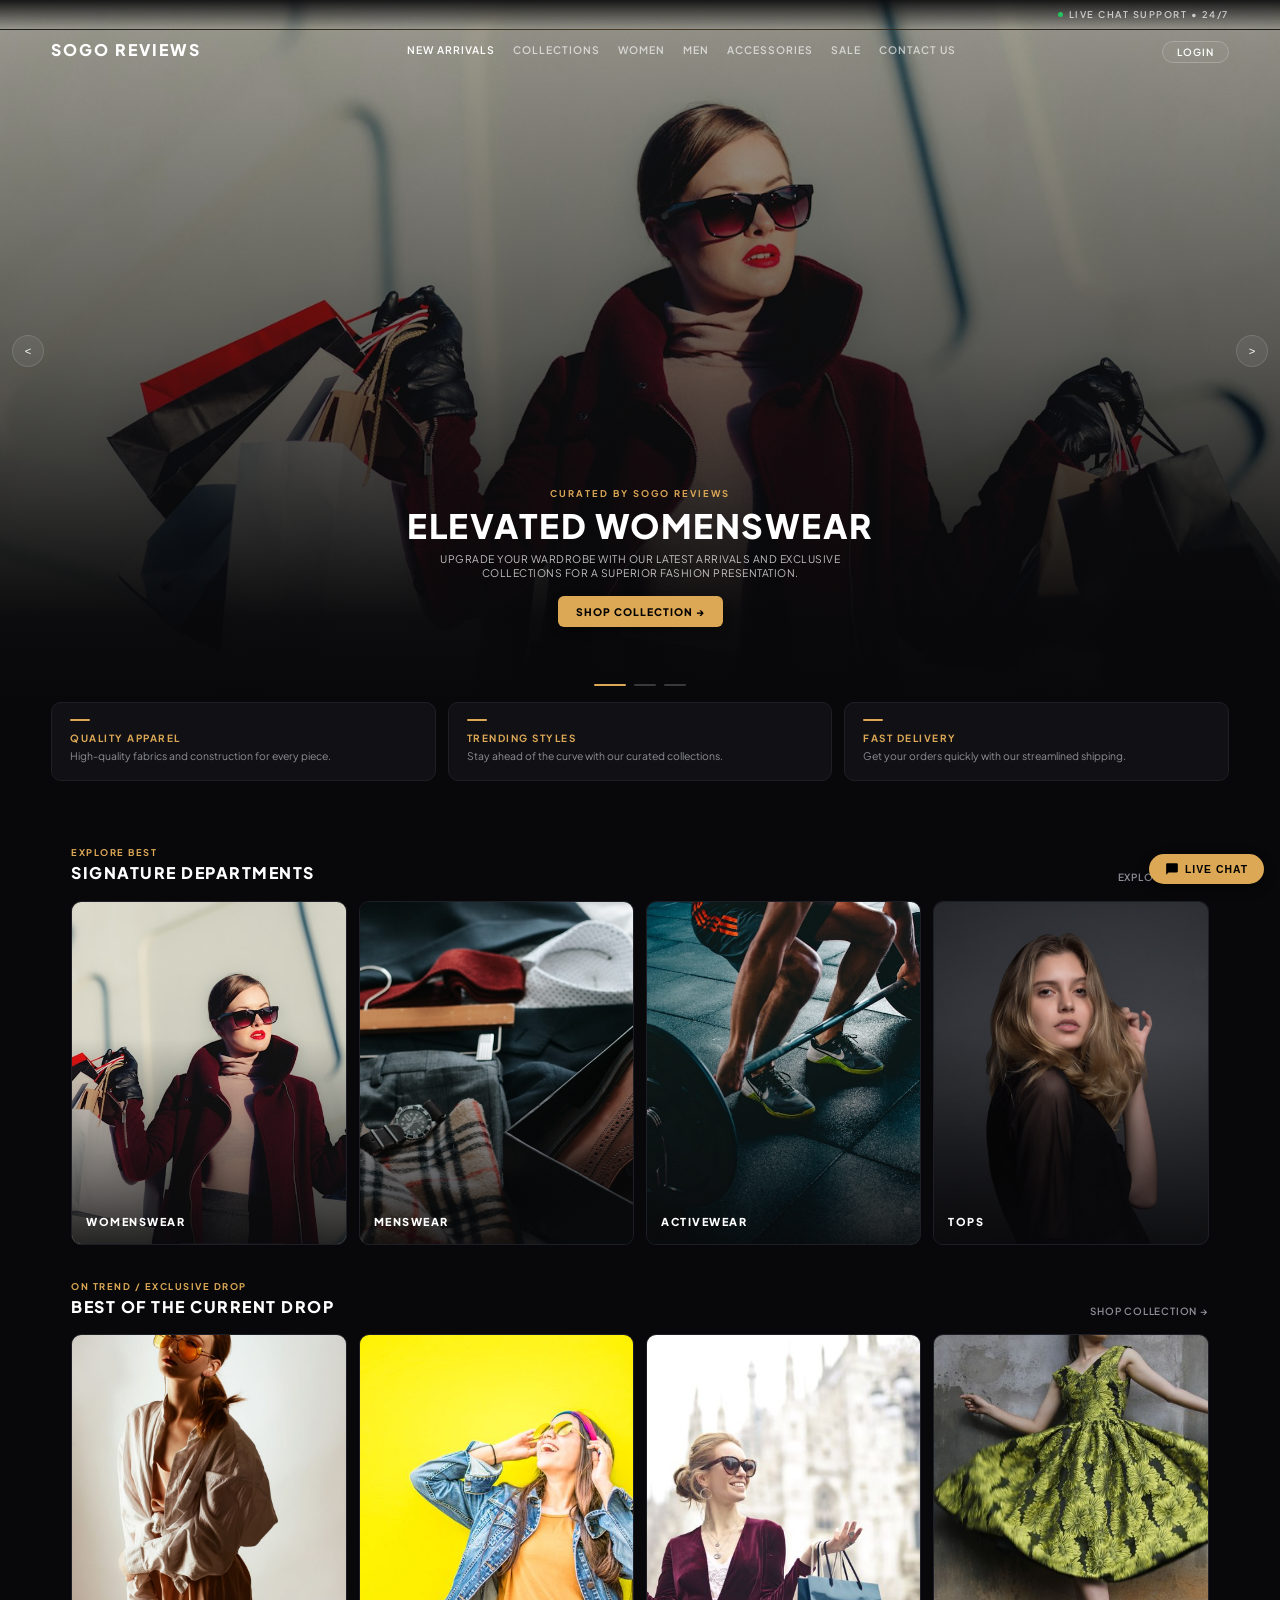
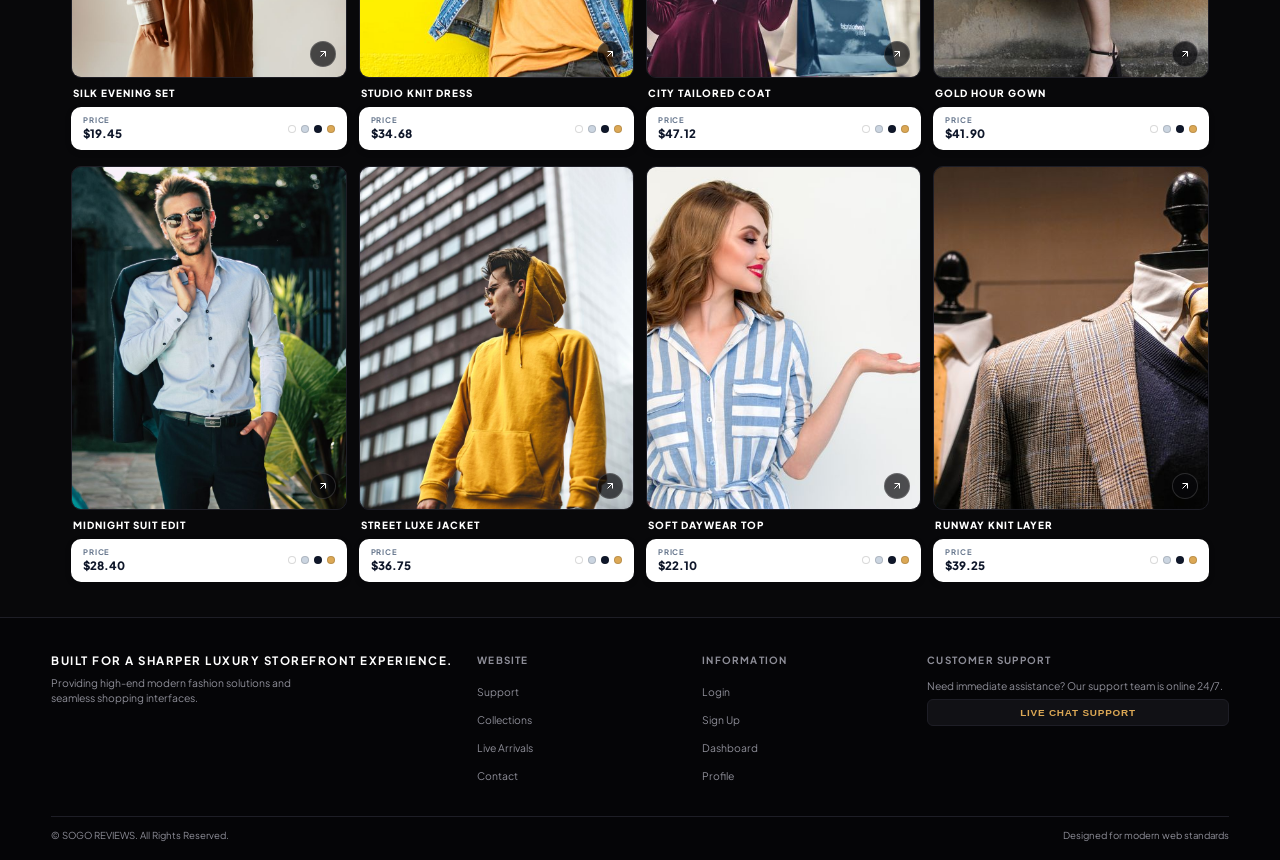
==== commit cbce3bf4: "Restored exact original landing page layout, proportions, and mobile-desktop responsiveness" ====
--- a/index.html
+++ b/index.html
@@ -394,7 +394,7 @@
     </div>
   </footer>
 
-  <!-- Floating Live Chat Button -->
+  <!-- Floating Live Chat Button (Desktop has text, Mobile is circular icon only) -->
   <button class="floating-chat-btn" onclick="window.location.href='auth.html'">
     <svg viewBox="0 0 24 24"><path d="M20 2H4c-1.1 0-2 .9-2 2v18l4-4h14c1.1 0 2-.9 2-2V4c0-1.1-.9-2-2-2z"/></svg>
     <span class="chat-text">LIVE CHAT</span>
--- a/style.css
+++ b/style.css
@@ -1,17 +1,16 @@
-/* Dark Luxury Theme - Enhanced */
+/* Dark Luxury Theme - Exact Original Proportions */
 :root {
-  --bg-dark: #070709;
-  --bg-card: #0e0e12;
-  --bg-sidebar: #0b0b0f;
-  --accent-gold: #e2b062;
-  --accent-gold-hover: #caa554;
+  --bg-dark: #08080a;
+  --bg-card: #111115;
+  --bg-sidebar: #0d0d12;
+  --accent-gold: #dca855;
+  --accent-gold-hover: #c89544;
   --text-main: #ffffff;
-  --text-muted: #9494a0;
-  --border-color: #1a1a24;
-  --radius-sm: 8px;
-  --radius-md: 12px;
-  --radius-lg: 16px;
-  --transition-smooth: all 0.4s cubic-bezier(0.16, 1, 0.3, 1);
+  --text-muted: #8e8e98;
+  --border-color: #1e1e26;
+  --radius-sm: 6px;
+  --radius-md: 10px;
+  --radius-lg: 14px;
 }
 
 /* Base Styling */
@@ -25,7 +24,7 @@
   font-family: 'Plus Jakarta Sans', sans-serif;
   background-color: var(--bg-dark);
   color: var(--text-main);
-  line-height: 1.5;
+  line-height: 1.45;
   position: relative;
   overflow-x: hidden;
   -webkit-font-smoothing: antialiased;
@@ -39,20 +38,20 @@
 /* Top Bar with Modern Gradient Border */
 .top-bar {
   font-size: 0.58rem;
-  color: rgba(255, 255, 255, 0.65);
-  padding: 9px 4%;
+  color: rgba(255, 255, 255, 0.6);
+  padding: 8px 4%;
   display: flex;
   justify-content: flex-end;
   align-items: center;
   border-bottom: 1px solid transparent;
-  border-image: linear-gradient(to right, rgba(255,255,255,0.01), rgba(226,176,98,0.3), rgba(255,255,255,0.01)) 1;
+  border-image: linear-gradient(to right, rgba(255,255,255,0.02), rgba(220,168,85,0.25), rgba(255,255,255,0.02)) 1;
   position: absolute;
   top: 0;
   left: 0;
   width: 100%;
   z-index: 101;
-  background: linear-gradient(to bottom, rgba(7, 7, 9, 0.95), rgba(7, 7, 9, 0));
-  letter-spacing: 1.8px;
+  background: linear-gradient(to bottom, rgba(8, 8, 10, 0.9), rgba(8, 8, 10, 0));
+  letter-spacing: 1.5px;
   text-transform: uppercase;
   font-weight: 600;
 }
@@ -60,9 +59,9 @@
 .top-bar-right {
   display: flex;
   align-items: center;
-  gap: 7px;
+  gap: 6px;
   font-size: 0.58rem;
-  color: rgba(255, 255, 255, 0.75);
+  color: rgba(255, 255, 255, 0.7);
 }
 
 .status-dot {
@@ -71,17 +70,16 @@
   background-color: #22c55e;
   border-radius: 50%;
   display: inline-block;
-  box-shadow: 0 0 8px rgba(34, 197, 94, 0.6);
 }
 
 /* Header Navigation */
 header {
-  padding: 14px 4%;
+  padding: 12px 4%;
   display: flex;
   justify-content: space-between;
   align-items: center;
   position: absolute;
-  top: 28px;
+  top: 26px;
   left: 0;
   width: 100%;
   z-index: 100;
@@ -89,39 +87,23 @@
 
 .logo {
   font-weight: 800;
-  font-size: 1.05rem;
-  letter-spacing: 2.2px;
+  font-size: 1rem;
+  letter-spacing: 2px;
   text-transform: uppercase;
 }
 
 nav {
   display: flex;
-  gap: 22px;
+  gap: 18px;
 }
 
 nav a {
   font-size: 0.65rem;
   font-weight: 600;
-  letter-spacing: 1.2px;
+  letter-spacing: 1px;
   text-transform: uppercase;
   color: rgba(255, 255, 255, 0.65);
-  transition: var(--transition-smooth);
-  position: relative;
-}
-
-nav a::after {
-  content: '';
-  position: absolute;
-  bottom: -3px;
-  left: 0;
-  width: 0;
-  height: 1px;
-  background-color: var(--accent-gold);
-  transition: var(--transition-smooth);
-}
-
-nav a:hover::after, nav a.active::after {
-  width: 100%;
+  transition: color 0.3s;
 }
 
 nav a:hover, nav a.active {
@@ -130,27 +112,26 @@
 
 .btn-login {
   border: 1px solid rgba(255, 255, 255, 0.2);
-  padding: 5px 16px;
+  padding: 4px 14px;
   border-radius: 50px;
   font-size: 0.62rem;
   font-weight: 600;
-  letter-spacing: 1.2px;
-  text-transform: uppercase;
-  transition: var(--transition-smooth);
+  letter-spacing: 1px;
+  text-transform: uppercase;
+  transition: all 0.3s;
   background: rgba(255, 255, 255, 0.03);
 }
 
 .btn-login:hover {
   border-color: var(--accent-gold);
   color: var(--accent-gold);
-  background: rgba(226, 176, 98, 0.05);
 }
 
 /* Hero Section & Slider */
 .hero-slider-wrapper {
   position: relative;
-  height: 82vh;
-  min-height: 520px;
+  height: 78vh;
+  min-height: 500px;
   width: 100%;
   overflow: hidden;
   background-color: var(--bg-dark);
@@ -160,13 +141,13 @@
   position: absolute;
   inset: 0;
   opacity: 0;
-  transition: opacity 1s cubic-bezier(0.4, 0, 0.2, 1);
+  transition: opacity 0.8s ease-in-out;
   display: flex;
   flex-direction: column;
   justify-content: flex-end;
   align-items: center;
   text-align: center;
-  padding: 0 16px 70px;
+  padding: 0 16px 65px;
   background-size: cover;
   background-position: center center;
   background-repeat: no-repeat;
@@ -178,71 +159,70 @@
 }
 
 .hero-slide-1 {
-  background-image: linear-gradient(to bottom, rgba(7,7,9,0.2) 0%, rgba(7,7,9,0.55) 50%, rgba(7,7,9,0.98) 88%, #070709 100%), url('assets/landing/hero-1.jpg');
+  background-image: linear-gradient(to bottom, rgba(8,8,10,0.3) 0%, rgba(8,8,10,0.6) 50%, rgba(8,8,10,0.98) 88%, #08080a 100%), url('assets/landing/hero-1.jpg');
 }
 
 .hero-slide-2 {
-  background-image: linear-gradient(to bottom, rgba(7,7,9,0.2) 0%, rgba(7,7,9,0.55) 50%, rgba(7,7,9,0.98) 88%, #070709 100%), url('assets/landing/hero-2.jpg');
+  background-image: linear-gradient(to bottom, rgba(8,8,10,0.3) 0%, rgba(8,8,10,0.6) 50%, rgba(8,8,10,0.98) 88%, #08080a 100%), url('assets/landing/hero-2.jpg');
 }
 
 .hero-slide-3 {
-  background-image: linear-gradient(to bottom, rgba(7,7,9,0.2) 0%, rgba(7,7,9,0.55) 50%, rgba(7,7,9,0.98) 88%, #070709 100%), url('assets/landing/hero-3.jpg');
+  background-image: linear-gradient(to bottom, rgba(8,8,10,0.3) 0%, rgba(8,8,10,0.6) 50%, rgba(8,8,10,0.98) 88%, #08080a 100%), url('assets/landing/hero-3.jpg');
 }
 
 .hero-content-container {
   display: flex;
   flex-direction: column;
   align-items: center;
-  max-width: 680px;
-  margin-bottom: 12px;
+  max-width: 650px;
+  margin-bottom: 10px;
 }
 
 .hero-subtitle {
-  font-size: 0.6rem;
-  letter-spacing: 2.5px;
+  font-size: 0.58rem;
+  letter-spacing: 2px;
   text-transform: uppercase;
   color: var(--accent-gold);
+  margin-bottom: 6px;
+  font-weight: 700;
+}
+
+.hero-title {
+  font-size: 2.1rem;
+  font-weight: 800;
+  letter-spacing: 1.5px;
+  text-transform: uppercase;
+  line-height: 1.1;
   margin-bottom: 8px;
-  font-weight: 700;
-}
-
-.hero-title {
-  font-size: 2.3rem;
-  font-weight: 800;
-  letter-spacing: 2px;
-  text-transform: uppercase;
-  line-height: 1.1;
-  margin-bottom: 10px;
 }
 
 .hero-desc {
-  font-size: 0.68rem;
-  color: rgba(255, 255, 255, 0.78);
-  max-width: 460px;
-  letter-spacing: 0.8px;
-  text-transform: uppercase;
-  margin-bottom: 20px;
-  line-height: 1.4;
+  font-size: 0.65rem;
+  color: rgba(255, 255, 255, 0.75);
+  max-width: 440px;
+  letter-spacing: 0.5px;
+  text-transform: uppercase;
+  margin-bottom: 16px;
+  line-height: 1.35;
 }
 
 .btn-gold-box {
   background-color: var(--accent-gold);
-  color: #070709;
-  padding: 9px 20px;
+  color: #000000;
+  padding: 8px 18px;
   border-radius: var(--radius-sm);
   font-size: 0.65rem;
   font-weight: 800;
-  letter-spacing: 1.2px;
+  letter-spacing: 1px;
   text-transform: uppercase;
   display: inline-block;
-  transition: var(--transition-smooth);
-  box-shadow: 0 4px 15px rgba(226, 176, 98, 0.25);
+  transition: all 0.3s ease;
+  box-shadow: 0 4px 10px rgba(0,0,0,0.3);
 }
 
 .btn-gold-box:hover {
   background-color: var(--accent-gold-hover);
-  transform: translateY(-2px);
-  box-shadow: 0 6px 20px rgba(226, 176, 98, 0.35);
+  transform: translateY(-1px);
 }
 
 /* Navigation Arrows */
@@ -250,9 +230,9 @@
   position: absolute;
   top: 50%;
   transform: translateY(-50%);
-  width: 36px;
-  height: 36px;
-  background: rgba(255, 255, 255, 0.05);
+  width: 32px;
+  height: 32px;
+  background: rgba(255, 255, 255, 0.06);
   border: 1px solid rgba(255, 255, 255, 0.12);
   border-radius: 50%;
   color: #fff;
@@ -261,23 +241,23 @@
   justify-content: center;
   cursor: pointer;
   z-index: 50;
-  transition: var(--transition-smooth);
-  font-size: 0.75rem;
+  transition: all 0.3s;
+  font-size: 0.7rem;
 }
 
 .slider-arrow:hover {
   background: var(--accent-gold);
-  color: #070709;
+  color: #000;
   border-color: var(--accent-gold);
 }
 
-.slider-arrow.prev { left: 16px; }
-.slider-arrow.next { right: 16px; }
+.slider-arrow.prev { left: 12px; }
+.slider-arrow.next { right: 12px; }
 
 /* Indicator Bars */
 .hero-slider-bars {
   position: absolute;
-  bottom: 18px;
+  bottom: 16px;
   left: 50%;
   transform: translateX(-50%);
   display: flex;
@@ -287,23 +267,23 @@
 }
 
 .slider-bar {
-  width: 24px;
+  width: 22px;
   height: 2px;
   background-color: rgba(255, 255, 255, 0.2);
   border-radius: 2px;
   cursor: pointer;
-  transition: var(--transition-smooth);
+  transition: all 0.3s ease;
 }
 
 .slider-bar.active {
   background-color: var(--accent-gold);
-  width: 36px;
+  width: 32px;
 }
 
 /* Ribbon Highlights */
 .ribbon-wrapper {
-  background-color: var(--bg-dark);
-  padding: 0 4% 40px;
+  background-color: #08080a;
+  padding: 0 4% 30px;
   position: relative;
   z-index: 30;
 }
@@ -311,7 +291,7 @@
 .ribbon {
   display: grid !important;
   grid-template-columns: repeat(3, minmax(0, 1fr)) !important;
-  gap: 16px !important;
+  gap: 12px !important;
   width: 100%;
   max-width: 1240px;
   margin-inline: auto;
@@ -320,30 +300,23 @@
 .ribbon-item {
   background: var(--bg-card);
   border: 1px solid var(--border-color);
-  padding: 20px;
+  padding: 16px 18px;
   border-radius: var(--radius-md);
-  transition: var(--transition-smooth);
-}
-
-.ribbon-item:hover {
-  border-color: rgba(226, 176, 98, 0.3);
-  transform: translateY(-3px);
-  box-shadow: 0 8px 25px rgba(0,0,0,0.4);
 }
 
 .ribbon-accent-line {
-  width: 24px;
+  width: 20px;
   height: 2px;
   background-color: var(--accent-gold);
-  margin-bottom: 12px;
+  margin-bottom: 10px;
   border-radius: 1px;
 }
 
 .ribbon-item h4 {
-  font-size: 0.65rem;
+  font-size: 0.62rem;
   letter-spacing: 1.5px;
   text-transform: uppercase;
-  margin-bottom: 6px;
+  margin-bottom: 4px;
   font-weight: 700;
   color: var(--accent-gold);
 }
@@ -351,7 +324,7 @@
 .ribbon-item p {
   font-size: 0.65rem;
   color: var(--text-muted);
-  line-height: 1.45;
+  line-height: 1.4;
 }
 
 /* Section Styles */
@@ -359,50 +332,45 @@
   width: 100%;
   max-width: 1240px;
   margin-inline: auto;
-  padding: 45px 4%;
+  padding: 35px 4%;
 }
 
 .section-header {
   display: flex;
   justify-content: space-between;
   align-items: flex-end;
-  margin-bottom: 20px;
+  margin-bottom: 16px;
 }
 
 .section-title {
-  font-size: 1.1rem;
-  font-weight: 800;
-  letter-spacing: 1.8px;
+  font-size: 1rem;
+  font-weight: 800;
+  letter-spacing: 1.5px;
   text-transform: uppercase;
 }
 
 .section-tag {
-  font-size: 0.6rem;
+  font-size: 0.58rem;
   color: var(--accent-gold);
-  letter-spacing: 1.8px;
+  letter-spacing: 1.5px;
   text-transform: uppercase;
   font-weight: 700;
-  margin-bottom: 3px;
+  margin-bottom: 2px;
 }
 
 .section-link {
   font-size: 0.62rem;
   font-weight: 600;
-  letter-spacing: 1px;
+  letter-spacing: 0.8px;
   text-transform: uppercase;
   color: var(--text-muted);
-  transition: var(--transition-smooth);
-}
-
-.section-link:hover {
-  color: var(--accent-gold);
 }
 
 /* Signature Departments */
 .departments-grid {
   display: grid !important;
   grid-template-columns: repeat(4, 1fr) !important;
-  gap: 16px !important;
+  gap: 12px !important;
   width: 100% !important;
 }
 
@@ -412,33 +380,27 @@
   border-radius: var(--radius-md);
   overflow: hidden;
   border: 1px solid var(--border-color);
-  transition: var(--transition-smooth);
 }
 
 .dept-card img {
   width: 100%;
   height: 100%;
   object-fit: cover;
-  transition: transform 0.6s cubic-bezier(0.16, 1, 0.3, 1);
-}
-
-.dept-card:hover img {
-  transform: scale(1.05);
 }
 
 .dept-overlay {
   position: absolute;
   inset: 0;
-  background: linear-gradient(to top, rgba(7,7,9,0.9) 0%, transparent 60%);
+  background: linear-gradient(to top, rgba(8,8,10,0.85) 0%, transparent 60%);
   display: flex;
   align-items: flex-end;
-  padding: 18px;
+  padding: 14px;
 }
 
 .dept-title {
-  font-size: 0.7rem;
-  font-weight: 800;
-  letter-spacing: 1.8px;
+  font-size: 0.68rem;
+  font-weight: 800;
+  letter-spacing: 1.5px;
   text-transform: uppercase;
 }
 
@@ -446,7 +408,7 @@
 .products-grid {
   display: grid !important;
   grid-template-columns: repeat(4, minmax(0, 1fr)) !important;
-  gap: 20px 16px !important;
+  gap: 16px 12px !important;
   width: 100% !important;
 }
 
@@ -460,20 +422,13 @@
   overflow: hidden;
   background-color: var(--bg-card);
   border: 1px solid var(--border-color);
-  margin-bottom: 10px;
-  transition: var(--transition-smooth);
-}
-
-.product-card:hover {
-  border-color: rgba(226, 176, 98, 0.25);
-  transform: translateY(-3px);
-  box-shadow: 0 10px 30px rgba(0,0,0,0.5);
+  margin-bottom: 8px;
 }
 
 .product-img {
   position: relative;
   aspect-ratio: 4 / 5;
-  background-color: #121216;
+  background-color: #141418;
   overflow: hidden;
 }
 
@@ -481,34 +436,21 @@
   width: 100%;
   height: 100%;
   object-fit: cover;
-  transition: transform 0.6s cubic-bezier(0.16, 1, 0.3, 1);
-}
-
-.product-card:hover .product-img img {
-  transform: scale(1.06);
 }
 
 .product-action-icon {
   position: absolute;
-  bottom: 12px;
-  right: 12px;
-  width: 28px;
-  height: 28px;
-  background: rgba(7, 7, 9, 0.75);
-  backdrop-filter: blur(4px);
+  bottom: 10px;
+  right: 10px;
+  width: 26px;
+  height: 26px;
+  background: rgba(8, 8, 10, 0.7);
   border: 1px solid rgba(255, 255, 255, 0.15);
   border-radius: 50%;
   display: flex;
   align-items: center;
   justify-content: center;
   color: #fff;
-  transition: var(--transition-smooth);
-}
-
-.product-card:hover .product-action-icon {
-  background: var(--accent-gold);
-  color: #070709;
-  border-color: var(--accent-gold);
 }
 
 .product-action-icon svg {
@@ -520,30 +462,24 @@
 }
 
 .product-title-bar {
-  font-size: 0.65rem;
-  font-weight: 800;
-  letter-spacing: 1.2px;
+  font-size: 0.62rem;
+  font-weight: 800;
+  letter-spacing: 1px;
   text-transform: uppercase;
   color: #fff;
-  margin-bottom: 8px;
+  margin-bottom: 6px;
   padding-left: 2px;
 }
 
 .product-info-pill {
   background-color: #ffffff;
   color: #0f172a;
-  padding: 10px 14px;
+  padding: 8px 12px;
   border-radius: var(--radius-md);
   display: flex;
   justify-content: space-between;
   align-items: center;
-  box-shadow: 0 4px 15px rgba(0,0,0,0.2);
-  transition: var(--transition-smooth);
-}
-
-.product-card:hover ~ .product-info-pill, 
-.product-item-wrapper:hover .product-info-pill {
-  box-shadow: 0 6px 20px rgba(226, 176, 98, 0.15);
+  box-shadow: 0 2px 6px rgba(0,0,0,0.15);
 }
 
 .product-price-box {
@@ -554,67 +490,55 @@
 .product-price-label {
   font-size: 0.48rem;
   color: #64748b;
-  letter-spacing: 1px;
+  letter-spacing: 0.8px;
   text-transform: uppercase;
   font-weight: 700;
 }
 
 .product-price {
-  font-size: 0.75rem;
+  font-size: 0.72rem;
   font-weight: 800;
   color: #0f172a;
 }
 
 .color-swatches {
   display: flex;
-  gap: 6px;
+  gap: 5px;
   align-items: center;
 }
 
 .swatch {
-  width: 9px;
-  height: 9px;
+  width: 8px;
+  height: 8px;
   border-radius: 50%;
   border: 1px solid rgba(0, 0, 0, 0.15);
-  transition: transform 0.2s;
-}
-
-.swatch:hover {
-  transform: scale(1.2);
 }
 
 .swatch-white { background-color: #ffffff; }
 .swatch-grey { background-color: #cbd5e1; }
 .swatch-black { background-color: #0f172a; }
-.swatch-gold { background-color: #e2b062; }
+.swatch-gold { background-color: #dca855; }
 
 /* Floating Live Chat Button (Web View: Has text) */
 .floating-chat-btn {
   position: fixed;
-  bottom: 20px;
-  right: 20px;
+  bottom: 16px;
+  right: 16px;
   background-color: var(--accent-gold);
-  color: #070709;
+  color: #000;
   border: none;
-  padding: 10px 18px;
+  padding: 8px 16px;
   border-radius: 50px;
   font-size: 0.65rem;
   font-weight: 800;
-  letter-spacing: 1.2px;
+  letter-spacing: 1px;
   text-transform: uppercase;
   cursor: pointer;
-  box-shadow: 0 6px 20px rgba(0,0,0,0.4);
-  display: flex;
-  align-items: center;
-  gap: 7px;
+  box-shadow: 0 4px 12px rgba(0,0,0,0.4);
+  display: flex;
+  align-items: center;
+  gap: 6px;
   z-index: 999;
-  transition: var(--transition-smooth);
-}
-
-.floating-chat-btn:hover {
-  background-color: var(--accent-gold-hover);
-  transform: translateY(-3px);
-  box-shadow: 0 8px 25px rgba(226, 176, 98, 0.4);
 }
 
 .floating-chat-btn svg {
@@ -625,9 +549,9 @@
 
 /* Footer */
 footer {
-  background-color: #040406;
+  background-color: #050507;
   border-top: 1px solid var(--border-color);
-  padding: 45px 4% 20px;
+  padding: 35px 4% 18px;
 }
 
 .footer-grid {
@@ -636,28 +560,28 @@
   margin-inline: auto;
   display: grid;
   grid-template-columns: 2fr 1fr 1fr 1.5fr;
-  gap: 30px;
-  margin-bottom: 30px;
+  gap: 24px;
+  margin-bottom: 25px;
 }
 
 .footer-brand h3 {
   font-size: 0.72rem;
-  letter-spacing: 1.8px;
-  margin-bottom: 8px;
-  line-height: 1.4;
+  letter-spacing: 1.5px;
+  margin-bottom: 6px;
+  line-height: 1.35;
 }
 
 .footer-brand p {
   font-size: 0.65rem;
   color: var(--text-muted);
-  max-width: 260px;
+  max-width: 250px;
 }
 
 .footer-col h4 {
   font-size: 0.62rem;
-  letter-spacing: 1.5px;
-  text-transform: uppercase;
-  margin-bottom: 12px;
+  letter-spacing: 1.2px;
+  text-transform: uppercase;
+  margin-bottom: 10px;
   color: var(--text-muted);
 }
 
@@ -666,17 +590,12 @@
 }
 
 .footer-col li {
-  margin-bottom: 6px;
+  margin-bottom: 5px;
 }
 
 .footer-col a {
   font-size: 0.65rem;
   color: var(--text-muted);
-  transition: color 0.2s;
-}
-
-.footer-col a:hover {
-  color: var(--accent-gold);
 }
 
 .btn-chat {
@@ -685,21 +604,14 @@
   background: var(--bg-card);
   border: 1px solid var(--border-color);
   color: var(--accent-gold);
-  padding: 8px;
+  padding: 7px;
   border-radius: var(--radius-sm);
   text-align: center;
   font-size: 0.62rem;
   font-weight: 700;
-  letter-spacing: 1px;
-  text-transform: uppercase;
-  margin-top: 8px;
-  transition: var(--transition-smooth);
-}
-
-.btn-chat:hover {
-  background: var(--accent-gold);
-  color: #070709;
-  border-color: var(--accent-gold);
+  letter-spacing: 0.8px;
+  text-transform: uppercase;
+  margin-top: 6px;
 }
 
 .bottom-bar {
@@ -707,7 +619,7 @@
   max-width: 1240px;
   margin-inline: auto;
   border-top: 1px solid var(--border-color);
-  padding-top: 16px;
+  padding-top: 12px;
   display: flex;
   justify-content: space-between;
   font-size: 0.6rem;
@@ -718,40 +630,38 @@
 @media (max-width: 1024px) {
   .products-grid, .departments-grid { 
     grid-template-columns: repeat(2, 1fr) !important; 
-    gap: 16px 12px !important;
+    gap: 14px 10px !important;
   }
   .ribbon { grid-template-columns: 1fr !important; }
-  .footer-grid { grid-template-columns: 1fr 1fr; gap: 24px; }
-  .hero-title { font-size: 2rem; }
+  .footer-grid { grid-template-columns: 1fr 1fr; gap: 20px; }
+  .hero-title { font-size: 1.9rem; }
 }
 
 @media (max-width: 768px) {
   .top-bar { font-size: 0.5rem; padding: 6px 3%; }
   .top-bar-right { font-size: 0.5rem; }
-  header { padding: 12px 16px; top: 22px; }
+  header { padding: 10px 14px; top: 22px; }
   nav { display: none; }
-  .hero-slider-wrapper { height: 72vh; min-height: 460px; }
-  .hero-title { font-size: 1.6rem; }
-  .hero-desc { font-size: 0.62rem; }
+  .hero-slider-wrapper { height: 70vh; min-height: 440px; }
+  .hero-title { font-size: 1.5rem; }
+  .hero-desc { font-size: 0.6rem; }
   
   .products-grid, .departments-grid { 
     grid-template-columns: repeat(2, 1fr) !important; 
-    gap: 14px 10px !important; 
+    gap: 12px 8px !important; 
   }
   
-  .footer-grid { grid-template-columns: 1fr; gap: 24px; }
-  .bottom-bar { flex-direction: column; gap: 6px; text-align: center; }
-
-  /* Mobile view mein chat button ko circular icon banana */
+  .footer-grid { grid-template-columns: 1fr; gap: 20px; }
+  .bottom-bar { flex-direction: column; gap: 5px; text-align: center; }
+
+  /* Mobile view mein chat button ko sirf circular icon banana */
   .floating-chat-btn {
-    width: 46px;
-    height: 46px;
+    width: 42px;
+    height: 42px;
     padding: 0;
     border-radius: 50%;
     justify-content: center;
     align-items: center;
-    bottom: 16px;
-    right: 16px;
   }
 
   .floating-chat-btn .chat-text {
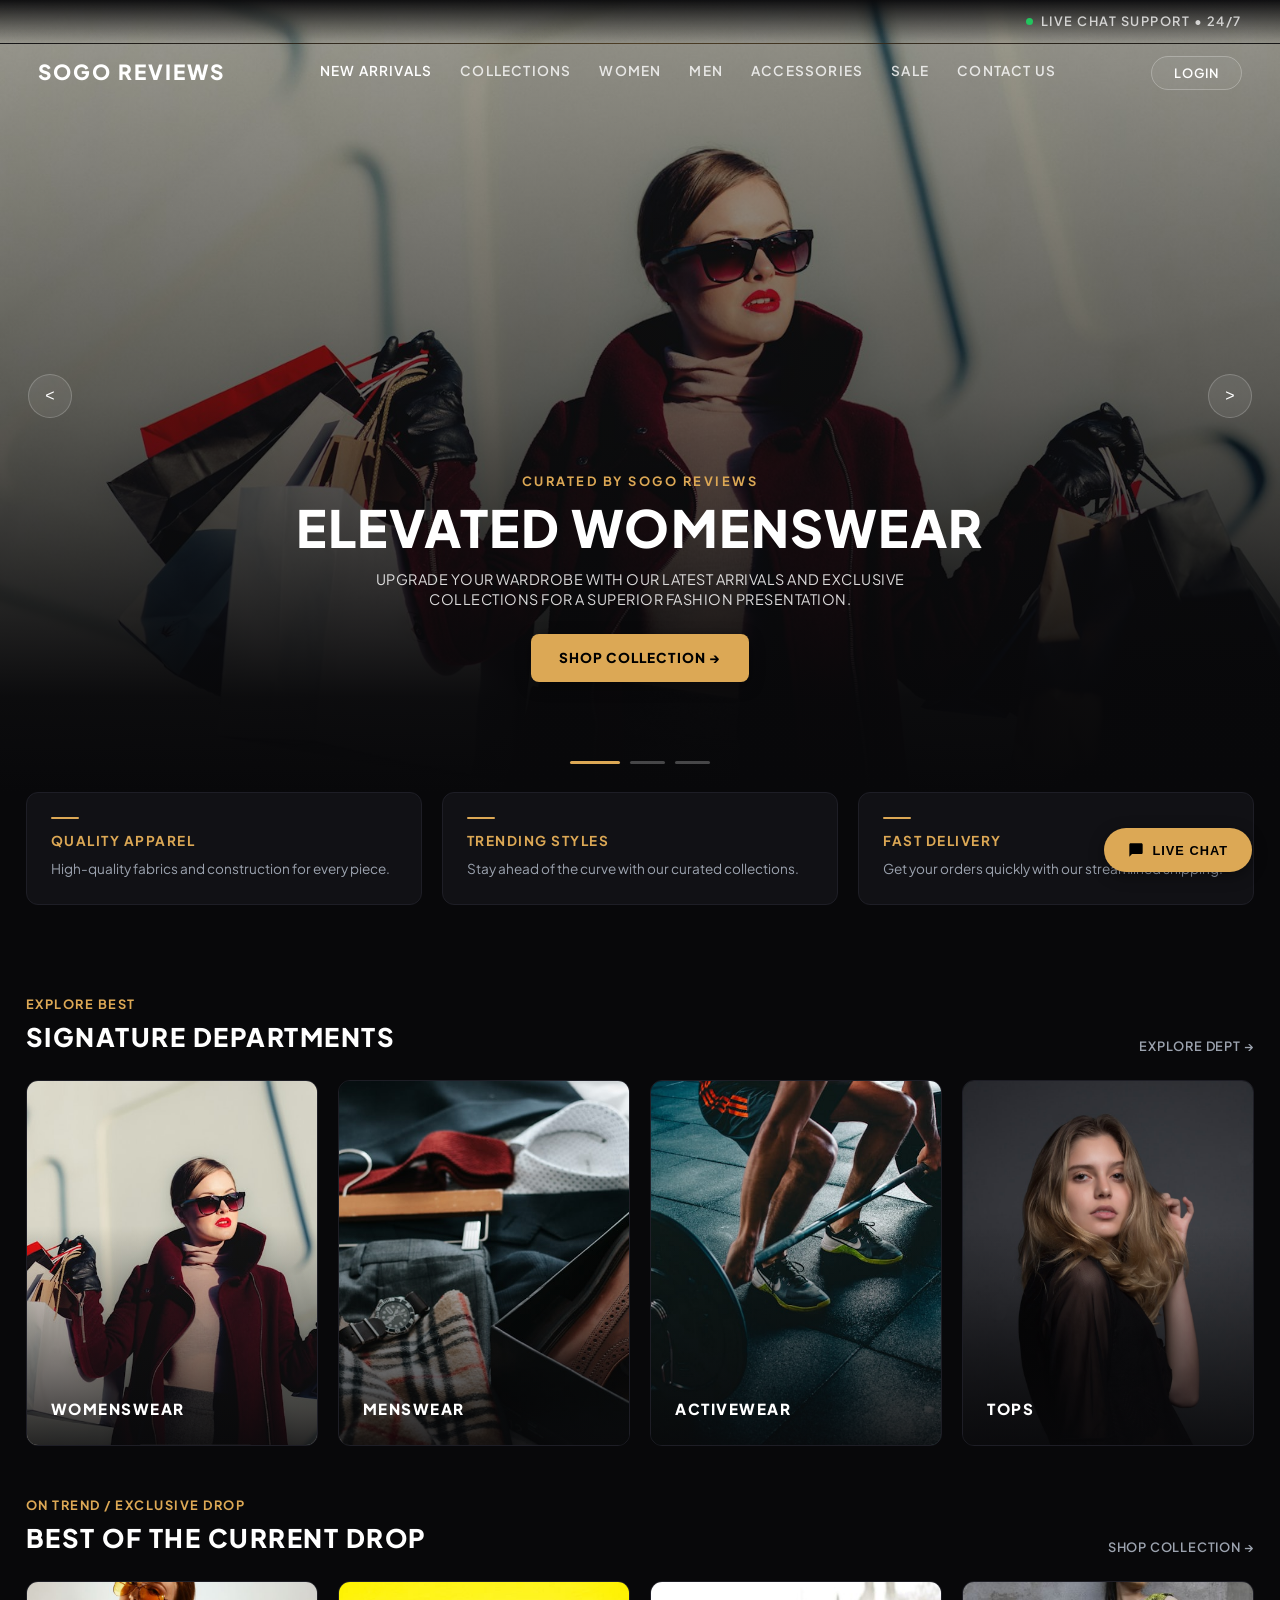
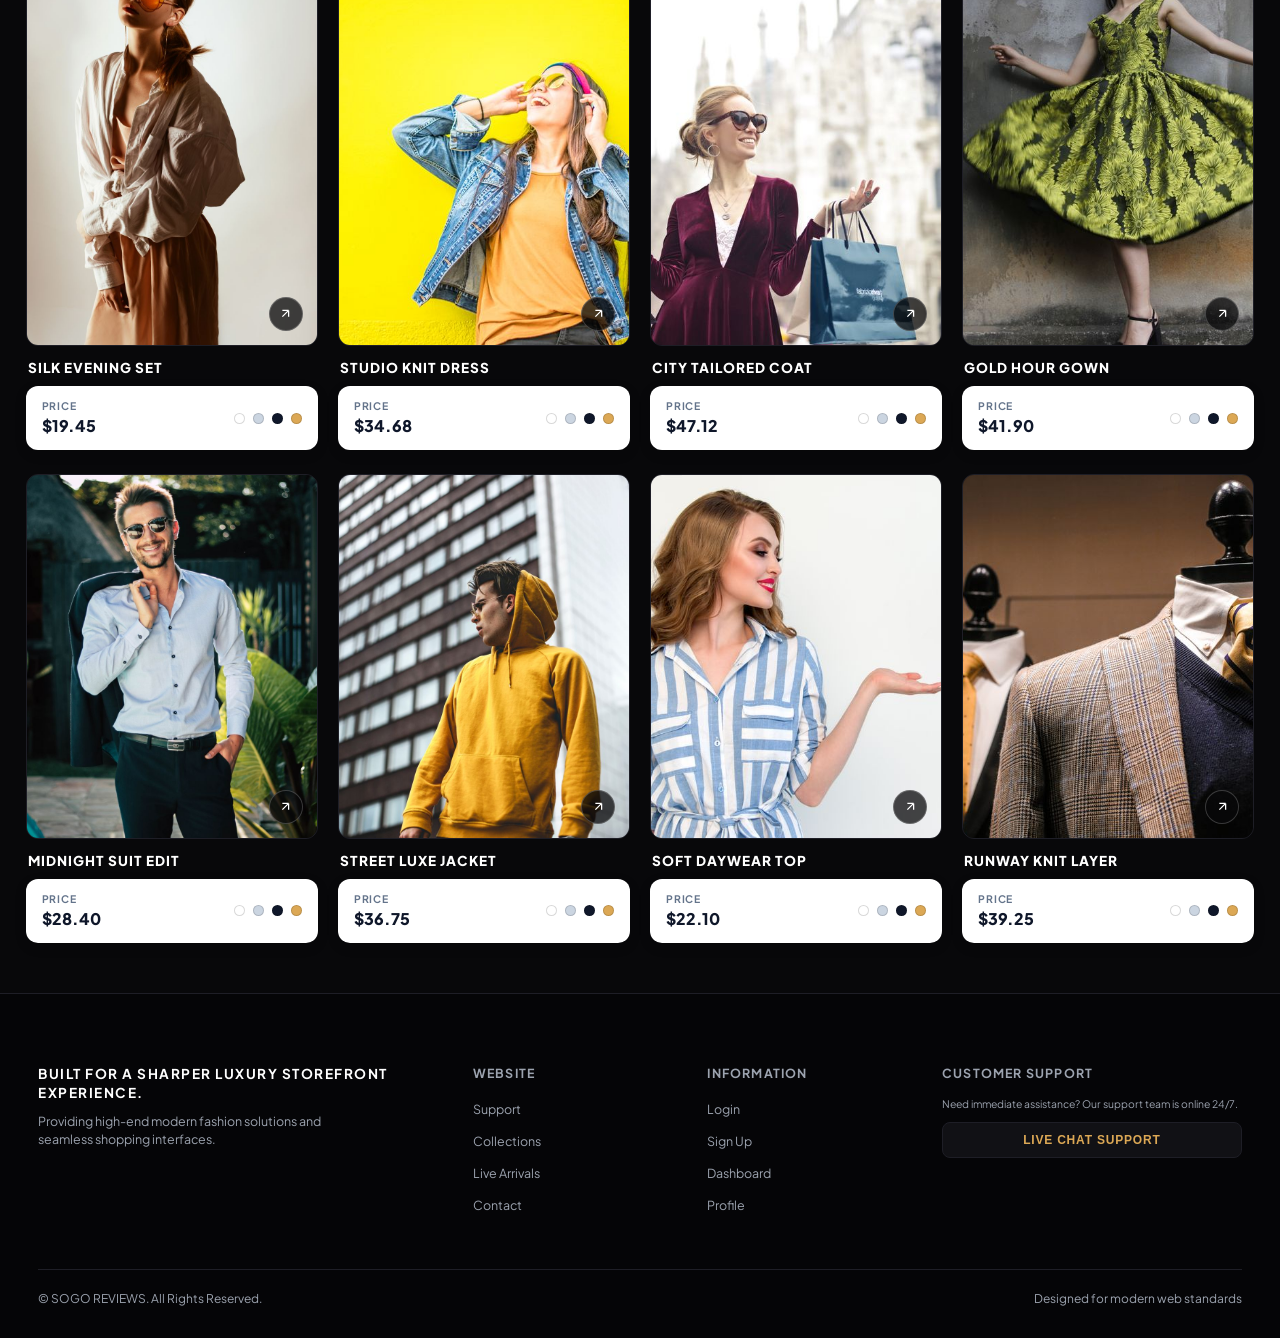
==== commit 0ddb10fd: "Update index layout and style.css for full width cards and proper proportions" ====
--- a/index.html
+++ b/index.html
@@ -394,7 +394,7 @@
     </div>
   </footer>
 
-  <!-- Floating Live Chat Button (Desktop has text, Mobile is circular icon only) -->
+  <!-- Floating Live Chat Button -->
   <button class="floating-chat-btn" onclick="window.location.href='auth.html'">
     <svg viewBox="0 0 24 24"><path d="M20 2H4c-1.1 0-2 .9-2 2v18l4-4h14c1.1 0 2-.9 2-2V4c0-1.1-.9-2-2-2z"/></svg>
     <span class="chat-text">LIVE CHAT</span>
@@ -431,6 +431,8 @@
       resetAutoSlide();
     }
 
+    startAutoSlide();
+
     function startAutoSlide() {
       autoSlideInterval = setInterval(() => {
         showSlide(currentSlide + 1);
@@ -441,8 +443,6 @@
       clearInterval(autoSlideInterval);
       startAutoSlide();
     }
-
-    startAutoSlide();
   </script>
 
 </body>
--- a/style.css
+++ b/style.css
@@ -1,4 +1,4 @@
-/* Dark Luxury Theme - Exact Original Proportions */
+/* Dark Luxury Theme - Fixed Width & Margin Proportions */
 :root {
   --bg-dark: #08080a;
   --bg-card: #111115;
@@ -6,25 +6,28 @@
   --accent-gold: #dca855;
   --accent-gold-hover: #c89544;
   --text-main: #ffffff;
-  --text-muted: #8e8e98;
+  --text-muted: #9ca3af;
   --border-color: #1e1e26;
-  --radius-sm: 6px;
-  --radius-md: 10px;
-  --radius-lg: 14px;
-}
-
-/* Base Styling */
+  --radius-sm: 8px;
+  --radius-md: 12px;
+  --radius-lg: 16px;
+}
+
 * {
   box-sizing: border-box;
   margin: 0;
   padding: 0;
 }
 
+html {
+  font-size: 16px;
+}
+
 body {
   font-family: 'Plus Jakarta Sans', sans-serif;
   background-color: var(--bg-dark);
   color: var(--text-main);
-  line-height: 1.45;
+  line-height: 1.5;
   position: relative;
   overflow-x: hidden;
   -webkit-font-smoothing: antialiased;
@@ -35,22 +38,22 @@
   text-decoration: none;
 }
 
-/* Top Bar with Modern Gradient Border */
+/* Top Bar */
 .top-bar {
-  font-size: 0.58rem;
-  color: rgba(255, 255, 255, 0.6);
-  padding: 8px 4%;
+  font-size: 0.8rem;
+  color: rgba(255, 255, 255, 0.75);
+  padding: 12px 3%;
   display: flex;
   justify-content: flex-end;
   align-items: center;
   border-bottom: 1px solid transparent;
-  border-image: linear-gradient(to right, rgba(255,255,255,0.02), rgba(220,168,85,0.25), rgba(255,255,255,0.02)) 1;
+  border-image: linear-gradient(to right, rgba(255,255,255,0.02), rgba(220,168,85,0.3), rgba(255,255,255,0.02)) 1;
   position: absolute;
   top: 0;
   left: 0;
   width: 100%;
   z-index: 101;
-  background: linear-gradient(to bottom, rgba(8, 8, 10, 0.9), rgba(8, 8, 10, 0));
+  background: linear-gradient(to bottom, rgba(8, 8, 10, 0.95), rgba(8, 8, 10, 0));
   letter-spacing: 1.5px;
   text-transform: uppercase;
   font-weight: 600;
@@ -59,14 +62,12 @@
 .top-bar-right {
   display: flex;
   align-items: center;
-  gap: 6px;
-  font-size: 0.58rem;
-  color: rgba(255, 255, 255, 0.7);
+  gap: 8px;
 }
 
 .status-dot {
-  width: 5px;
-  height: 5px;
+  width: 7px;
+  height: 7px;
   background-color: #22c55e;
   border-radius: 50%;
   display: inline-block;
@@ -74,12 +75,12 @@
 
 /* Header Navigation */
 header {
-  padding: 12px 4%;
+  padding: 20px 3%;
   display: flex;
   justify-content: space-between;
   align-items: center;
   position: absolute;
-  top: 26px;
+  top: 36px;
   left: 0;
   width: 100%;
   z-index: 100;
@@ -87,39 +88,39 @@
 
 .logo {
   font-weight: 800;
-  font-size: 1rem;
+  font-size: 1.3rem;
   letter-spacing: 2px;
   text-transform: uppercase;
 }
 
 nav {
   display: flex;
-  gap: 18px;
+  gap: 28px;
 }
 
 nav a {
-  font-size: 0.65rem;
+  font-size: 0.85rem;
+  font-weight: 600;
+  letter-spacing: 1.2px;
+  text-transform: uppercase;
+  color: rgba(255, 255, 255, 0.8);
+  transition: color 0.3s;
+}
+
+nav a:hover, nav a.active {
+  color: var(--text-main);
+}
+
+.btn-login {
+  border: 1px solid rgba(255, 255, 255, 0.25);
+  padding: 8px 22px;
+  border-radius: 50px;
+  font-size: 0.8rem;
   font-weight: 600;
   letter-spacing: 1px;
   text-transform: uppercase;
-  color: rgba(255, 255, 255, 0.65);
-  transition: color 0.3s;
-}
-
-nav a:hover, nav a.active {
-  color: var(--text-main);
-}
-
-.btn-login {
-  border: 1px solid rgba(255, 255, 255, 0.2);
-  padding: 4px 14px;
-  border-radius: 50px;
-  font-size: 0.62rem;
-  font-weight: 600;
-  letter-spacing: 1px;
-  text-transform: uppercase;
   transition: all 0.3s;
-  background: rgba(255, 255, 255, 0.03);
+  background: rgba(255, 255, 255, 0.04);
 }
 
 .btn-login:hover {
@@ -130,8 +131,8 @@
 /* Hero Section & Slider */
 .hero-slider-wrapper {
   position: relative;
-  height: 78vh;
-  min-height: 500px;
+  height: 88vh;
+  min-height: 600px;
   width: 100%;
   overflow: hidden;
   background-color: var(--bg-dark);
@@ -147,7 +148,7 @@
   justify-content: flex-end;
   align-items: center;
   text-align: center;
-  padding: 0 16px 65px;
+  padding: 0 20px 90px;
   background-size: cover;
   background-position: center center;
   background-repeat: no-repeat;
@@ -174,55 +175,55 @@
   display: flex;
   flex-direction: column;
   align-items: center;
-  max-width: 650px;
-  margin-bottom: 10px;
+  max-width: 850px;
+  margin-bottom: 20px;
 }
 
 .hero-subtitle {
-  font-size: 0.58rem;
-  letter-spacing: 2px;
+  font-size: 0.8rem;
+  letter-spacing: 2.5px;
   text-transform: uppercase;
   color: var(--accent-gold);
-  margin-bottom: 6px;
+  margin-bottom: 8px;
   font-weight: 700;
 }
 
 .hero-title {
-  font-size: 2.1rem;
+  font-size: 3.2rem;
   font-weight: 800;
   letter-spacing: 1.5px;
   text-transform: uppercase;
   line-height: 1.1;
-  margin-bottom: 8px;
+  margin-bottom: 14px;
 }
 
 .hero-desc {
-  font-size: 0.65rem;
-  color: rgba(255, 255, 255, 0.75);
-  max-width: 440px;
+  font-size: 0.9rem;
+  color: rgba(255, 255, 255, 0.85);
+  max-width: 580px;
   letter-spacing: 0.5px;
   text-transform: uppercase;
-  margin-bottom: 16px;
-  line-height: 1.35;
+  margin-bottom: 24px;
+  line-height: 1.4;
 }
 
 .btn-gold-box {
   background-color: var(--accent-gold);
   color: #000000;
-  padding: 8px 18px;
+  padding: 14px 28px;
   border-radius: var(--radius-sm);
-  font-size: 0.65rem;
+  font-size: 0.85rem;
   font-weight: 800;
   letter-spacing: 1px;
   text-transform: uppercase;
   display: inline-block;
   transition: all 0.3s ease;
-  box-shadow: 0 4px 10px rgba(0,0,0,0.3);
+  box-shadow: 0 4px 15px rgba(0,0,0,0.4);
 }
 
 .btn-gold-box:hover {
   background-color: var(--accent-gold-hover);
-  transform: translateY(-1px);
+  transform: translateY(-2px);
 }
 
 /* Navigation Arrows */
@@ -230,10 +231,10 @@
   position: absolute;
   top: 50%;
   transform: translateY(-50%);
-  width: 32px;
-  height: 32px;
-  background: rgba(255, 255, 255, 0.06);
-  border: 1px solid rgba(255, 255, 255, 0.12);
+  width: 44px;
+  height: 44px;
+  background: rgba(255, 255, 255, 0.08);
+  border: 1px solid rgba(255, 255, 255, 0.2);
   border-radius: 50%;
   color: #fff;
   display: flex;
@@ -242,7 +243,7 @@
   cursor: pointer;
   z-index: 50;
   transition: all 0.3s;
-  font-size: 0.7rem;
+  font-size: 1rem;
 }
 
 .slider-arrow:hover {
@@ -251,25 +252,25 @@
   border-color: var(--accent-gold);
 }
 
-.slider-arrow.prev { left: 12px; }
-.slider-arrow.next { right: 12px; }
+.slider-arrow.prev { left: 28px; }
+.slider-arrow.next { right: 28px; }
 
 /* Indicator Bars */
 .hero-slider-bars {
   position: absolute;
-  bottom: 16px;
+  bottom: 28px;
   left: 50%;
   transform: translateX(-50%);
   display: flex;
-  gap: 8px;
+  gap: 10px;
   z-index: 50;
   align-items: center;
 }
 
 .slider-bar {
-  width: 22px;
-  height: 2px;
-  background-color: rgba(255, 255, 255, 0.2);
+  width: 35px;
+  height: 3px;
+  background-color: rgba(255, 255, 255, 0.25);
   border-radius: 2px;
   cursor: pointer;
   transition: all 0.3s ease;
@@ -277,101 +278,106 @@
 
 .slider-bar.active {
   background-color: var(--accent-gold);
-  width: 32px;
-}
-
-/* Ribbon Highlights */
+  width: 50px;
+}
+
+/* Ribbon Highlights - Expanded to full width */
 .ribbon-wrapper {
   background-color: #08080a;
-  padding: 0 4% 30px;
+  padding: 0 2% 40px;
   position: relative;
   z-index: 30;
 }
 
 .ribbon {
-  display: grid !important;
-  grid-template-columns: repeat(3, minmax(0, 1fr)) !important;
-  gap: 12px !important;
-  width: 100%;
-  max-width: 1240px;
+  display: grid;
+  grid-template-columns: repeat(3, 1fr);
+  gap: 20px;
+  width: 100%;
+  max-width: 1700px;
   margin-inline: auto;
 }
 
 .ribbon-item {
   background: var(--bg-card);
   border: 1px solid var(--border-color);
-  padding: 16px 18px;
+  padding: 24px;
   border-radius: var(--radius-md);
 }
 
 .ribbon-accent-line {
-  width: 20px;
+  width: 28px;
   height: 2px;
   background-color: var(--accent-gold);
-  margin-bottom: 10px;
+  margin-bottom: 12px;
   border-radius: 1px;
 }
 
 .ribbon-item h4 {
-  font-size: 0.62rem;
+  font-size: 0.85rem;
   letter-spacing: 1.5px;
   text-transform: uppercase;
-  margin-bottom: 4px;
+  margin-bottom: 8px;
   font-weight: 700;
   color: var(--accent-gold);
 }
 
 .ribbon-item p {
-  font-size: 0.65rem;
+  font-size: 0.85rem;
   color: var(--text-muted);
-  line-height: 1.4;
-}
-
-/* Section Styles */
+  line-height: 1.5;
+}
+
+/* Section Styles - Expanded Width & Minimized Side Margins */
 .section {
   width: 100%;
-  max-width: 1240px;
+  max-width: 1700px;
   margin-inline: auto;
-  padding: 35px 4%;
+  padding: 50px 2%;
 }
 
 .section-header {
   display: flex;
   justify-content: space-between;
   align-items: flex-end;
-  margin-bottom: 16px;
+  margin-bottom: 24px;
 }
 
 .section-title {
-  font-size: 1rem;
+  font-size: 1.6rem;
   font-weight: 800;
   letter-spacing: 1.5px;
   text-transform: uppercase;
 }
 
 .section-tag {
-  font-size: 0.58rem;
+  font-size: 0.8rem;
   color: var(--accent-gold);
   letter-spacing: 1.5px;
   text-transform: uppercase;
   font-weight: 700;
-  margin-bottom: 2px;
+  margin-bottom: 4px;
 }
 
 .section-link {
-  font-size: 0.62rem;
+  font-size: 0.8rem;
   font-weight: 600;
   letter-spacing: 0.8px;
   text-transform: uppercase;
   color: var(--text-muted);
-}
-
-/* Signature Departments */
+  transition: color 0.2s;
+}
+
+.section-link:hover {
+  color: var(--accent-gold);
+}
+
+/* Signature Departments - Exactly 4 Columns */
 .departments-grid {
-  display: grid !important;
-  grid-template-columns: repeat(4, 1fr) !important;
-  gap: 12px !important;
-  width: 100% !important;
+  display: grid;
+  grid-template-columns: repeat(4, 1fr);
+  gap: 20px;
+  width: 100%;
 }
 
 .dept-card {
@@ -386,6 +392,11 @@
   width: 100%;
   height: 100%;
   object-fit: cover;
+  transition: transform 0.4s ease;
+}
+
+.dept-card:hover img {
+  transform: scale(1.03);
 }
 
 .dept-overlay {
@@ -394,22 +405,22 @@
   background: linear-gradient(to top, rgba(8,8,10,0.85) 0%, transparent 60%);
   display: flex;
   align-items: flex-end;
-  padding: 14px;
+  padding: 24px;
 }
 
 .dept-title {
-  font-size: 0.68rem;
+  font-size: 0.95rem;
   font-weight: 800;
   letter-spacing: 1.5px;
   text-transform: uppercase;
 }
 
-/* Products Grid Layout */
+/* Products Grid Layout - Full Width 4 Columns */
 .products-grid {
-  display: grid !important;
-  grid-template-columns: repeat(4, minmax(0, 1fr)) !important;
-  gap: 16px 12px !important;
-  width: 100% !important;
+  display: grid;
+  grid-template-columns: repeat(4, 1fr);
+  gap: 24px 20px;
+  width: 100%;
 }
 
 .product-item-wrapper {
@@ -422,7 +433,7 @@
   overflow: hidden;
   background-color: var(--bg-card);
   border: 1px solid var(--border-color);
-  margin-bottom: 8px;
+  margin-bottom: 12px;
 }
 
 .product-img {
@@ -436,16 +447,21 @@
   width: 100%;
   height: 100%;
   object-fit: cover;
+  transition: transform 0.4s ease;
+}
+
+.product-card:hover .product-img img {
+  transform: scale(1.03);
 }
 
 .product-action-icon {
   position: absolute;
-  bottom: 10px;
-  right: 10px;
-  width: 26px;
-  height: 26px;
-  background: rgba(8, 8, 10, 0.7);
-  border: 1px solid rgba(255, 255, 255, 0.15);
+  bottom: 14px;
+  right: 14px;
+  width: 34px;
+  height: 34px;
+  background: rgba(8, 8, 10, 0.75);
+  border: 1px solid rgba(255, 255, 255, 0.2);
   border-radius: 50%;
   display: flex;
   align-items: center;
@@ -454,32 +470,32 @@
 }
 
 .product-action-icon svg {
-  width: 12px;
-  height: 12px;
+  width: 15px;
+  height: 15px;
   stroke: currentColor;
   stroke-width: 2;
   fill: none;
 }
 
 .product-title-bar {
-  font-size: 0.62rem;
+  font-size: 0.85rem;
   font-weight: 800;
   letter-spacing: 1px;
   text-transform: uppercase;
   color: #fff;
-  margin-bottom: 6px;
+  margin-bottom: 8px;
   padding-left: 2px;
 }
 
 .product-info-pill {
   background-color: #ffffff;
   color: #0f172a;
-  padding: 8px 12px;
+  padding: 12px 16px;
   border-radius: var(--radius-md);
   display: flex;
   justify-content: space-between;
   align-items: center;
-  box-shadow: 0 2px 6px rgba(0,0,0,0.15);
+  box-shadow: 0 4px 12px rgba(0,0,0,0.15);
 }
 
 .product-price-box {
@@ -488,7 +504,7 @@
 }
 
 .product-price-label {
-  font-size: 0.48rem;
+  font-size: 0.65rem;
   color: #64748b;
   letter-spacing: 0.8px;
   text-transform: uppercase;
@@ -496,20 +512,20 @@
 }
 
 .product-price {
-  font-size: 0.72rem;
+  font-size: 1rem;
   font-weight: 800;
   color: #0f172a;
 }
 
 .color-swatches {
   display: flex;
-  gap: 5px;
+  gap: 8px;
   align-items: center;
 }
 
 .swatch {
-  width: 8px;
-  height: 8px;
+  width: 11px;
+  height: 11px;
   border-radius: 50%;
   border: 1px solid rgba(0, 0, 0, 0.15);
 }
@@ -519,31 +535,36 @@
 .swatch-black { background-color: #0f172a; }
 .swatch-gold { background-color: #dca855; }
 
-/* Floating Live Chat Button (Web View: Has text) */
+/* Floating Live Chat Button */
 .floating-chat-btn {
   position: fixed;
-  bottom: 16px;
-  right: 16px;
+  bottom: 28px;
+  right: 28px;
   background-color: var(--accent-gold);
   color: #000;
   border: none;
-  padding: 8px 16px;
+  padding: 14px 24px;
   border-radius: 50px;
-  font-size: 0.65rem;
+  font-size: 0.8rem;
   font-weight: 800;
   letter-spacing: 1px;
   text-transform: uppercase;
   cursor: pointer;
-  box-shadow: 0 4px 12px rgba(0,0,0,0.4);
-  display: flex;
-  align-items: center;
-  gap: 6px;
+  box-shadow: 0 4px 15px rgba(0,0,0,0.4);
+  display: flex;
+  align-items: center;
+  gap: 8px;
   z-index: 999;
+  transition: transform 0.2s;
+}
+
+.floating-chat-btn:hover {
+  transform: scale(1.05);
 }
 
 .floating-chat-btn svg {
-  width: 14px;
-  height: 14px;
+  width: 16px;
+  height: 16px;
   fill: currentColor;
 }
 
@@ -551,37 +572,37 @@
 footer {
   background-color: #050507;
   border-top: 1px solid var(--border-color);
-  padding: 35px 4% 18px;
+  padding: 70px 3% 30px;
 }
 
 .footer-grid {
   width: 100%;
-  max-width: 1240px;
+  max-width: 1700px;
   margin-inline: auto;
   display: grid;
   grid-template-columns: 2fr 1fr 1fr 1.5fr;
-  gap: 24px;
-  margin-bottom: 25px;
+  gap: 35px;
+  margin-bottom: 45px;
 }
 
 .footer-brand h3 {
-  font-size: 0.72rem;
+  font-size: 0.85rem;
   letter-spacing: 1.5px;
-  margin-bottom: 6px;
-  line-height: 1.35;
+  margin-bottom: 10px;
+  line-height: 1.4;
 }
 
 .footer-brand p {
-  font-size: 0.65rem;
+  font-size: 0.78rem;
   color: var(--text-muted);
-  max-width: 250px;
+  max-width: 300px;
 }
 
 .footer-col h4 {
-  font-size: 0.62rem;
+  font-size: 0.78rem;
   letter-spacing: 1.2px;
   text-transform: uppercase;
-  margin-bottom: 10px;
+  margin-bottom: 14px;
   color: var(--text-muted);
 }
 
@@ -590,12 +611,17 @@
 }
 
 .footer-col li {
-  margin-bottom: 5px;
+  margin-bottom: 8px;
 }
 
 .footer-col a {
-  font-size: 0.65rem;
+  font-size: 0.78rem;
   color: var(--text-muted);
+  transition: color 0.2s;
+}
+
+.footer-col a:hover {
+  color: var(--text-main);
 }
 
 .btn-chat {
@@ -604,72 +630,68 @@
   background: var(--bg-card);
   border: 1px solid var(--border-color);
   color: var(--accent-gold);
-  padding: 7px;
+  padding: 10px;
   border-radius: var(--radius-sm);
   text-align: center;
-  font-size: 0.62rem;
+  font-size: 0.75rem;
   font-weight: 700;
   letter-spacing: 0.8px;
   text-transform: uppercase;
-  margin-top: 6px;
+  margin-top: 10px;
+  transition: background 0.2s;
+}
+
+.btn-chat:hover {
+  background: rgba(220, 168, 85, 0.1);
 }
 
 .bottom-bar {
   width: 100%;
-  max-width: 1240px;
+  max-width: 1700px;
   margin-inline: auto;
   border-top: 1px solid var(--border-color);
-  padding-top: 12px;
+  padding-top: 20px;
   display: flex;
   justify-content: space-between;
-  font-size: 0.6rem;
+  font-size: 0.75rem;
   color: var(--text-muted);
 }
 
-/* ================= MOBILE VIEW FIXES ================= */
+/* ================= RESPONSIVE MEDIA QUERIES ================= */
 @media (max-width: 1024px) {
-  .products-grid, .departments-grid { 
-    grid-template-columns: repeat(2, 1fr) !important; 
-    gap: 14px 10px !important;
+  .departments-grid, .products-grid { 
+    grid-template-columns: repeat(2, 1fr); 
+    gap: 18px;
   }
-  .ribbon { grid-template-columns: 1fr !important; }
-  .footer-grid { grid-template-columns: 1fr 1fr; gap: 20px; }
-  .hero-title { font-size: 1.9rem; }
+  .ribbon { grid-template-columns: 1fr; }
+  .footer-grid { grid-template-columns: 1fr 1fr; gap: 24px; }
+  .hero-title { font-size: 2.4rem; }
 }
 
 @media (max-width: 768px) {
-  .top-bar { font-size: 0.5rem; padding: 6px 3%; }
-  .top-bar-right { font-size: 0.5rem; }
-  header { padding: 10px 14px; top: 22px; }
+  .top-bar { font-size: 0.6rem; padding: 8px 3%; }
+  header { padding: 12px 14px; top: 28px; }
   nav { display: none; }
-  .hero-slider-wrapper { height: 70vh; min-height: 440px; }
-  .hero-title { font-size: 1.5rem; }
-  .hero-desc { font-size: 0.6rem; }
+  .hero-slider-wrapper { height: 75vh; min-height: 480px; }
+  .hero-title { font-size: 1.7rem; }
   
-  .products-grid, .departments-grid { 
-    grid-template-columns: repeat(2, 1fr) !important; 
-    gap: 12px 8px !important; 
+  .departments-grid, .products-grid { 
+    grid-template-columns: repeat(2, 1fr); 
+    gap: 12px; 
   }
   
-  .footer-grid { grid-template-columns: 1fr; gap: 20px; }
-  .bottom-bar { flex-direction: column; gap: 5px; text-align: center; }
-
-  /* Mobile view mein chat button ko sirf circular icon banana */
+  .footer-grid { grid-template-columns: 1fr; gap: 24px; }
+  .bottom-bar { flex-direction: column; gap: 8px; text-align: center; }
+
   .floating-chat-btn {
-    width: 42px;
-    height: 42px;
+    width: 48px;
+    height: 48px;
     padding: 0;
     border-radius: 50%;
     justify-content: center;
-    align-items: center;
   }
 
   .floating-chat-btn .chat-text {
     display: none;
   }
-
-  .floating-chat-btn svg {
-    width: 18px;
-    height: 18px;
-  }
 }
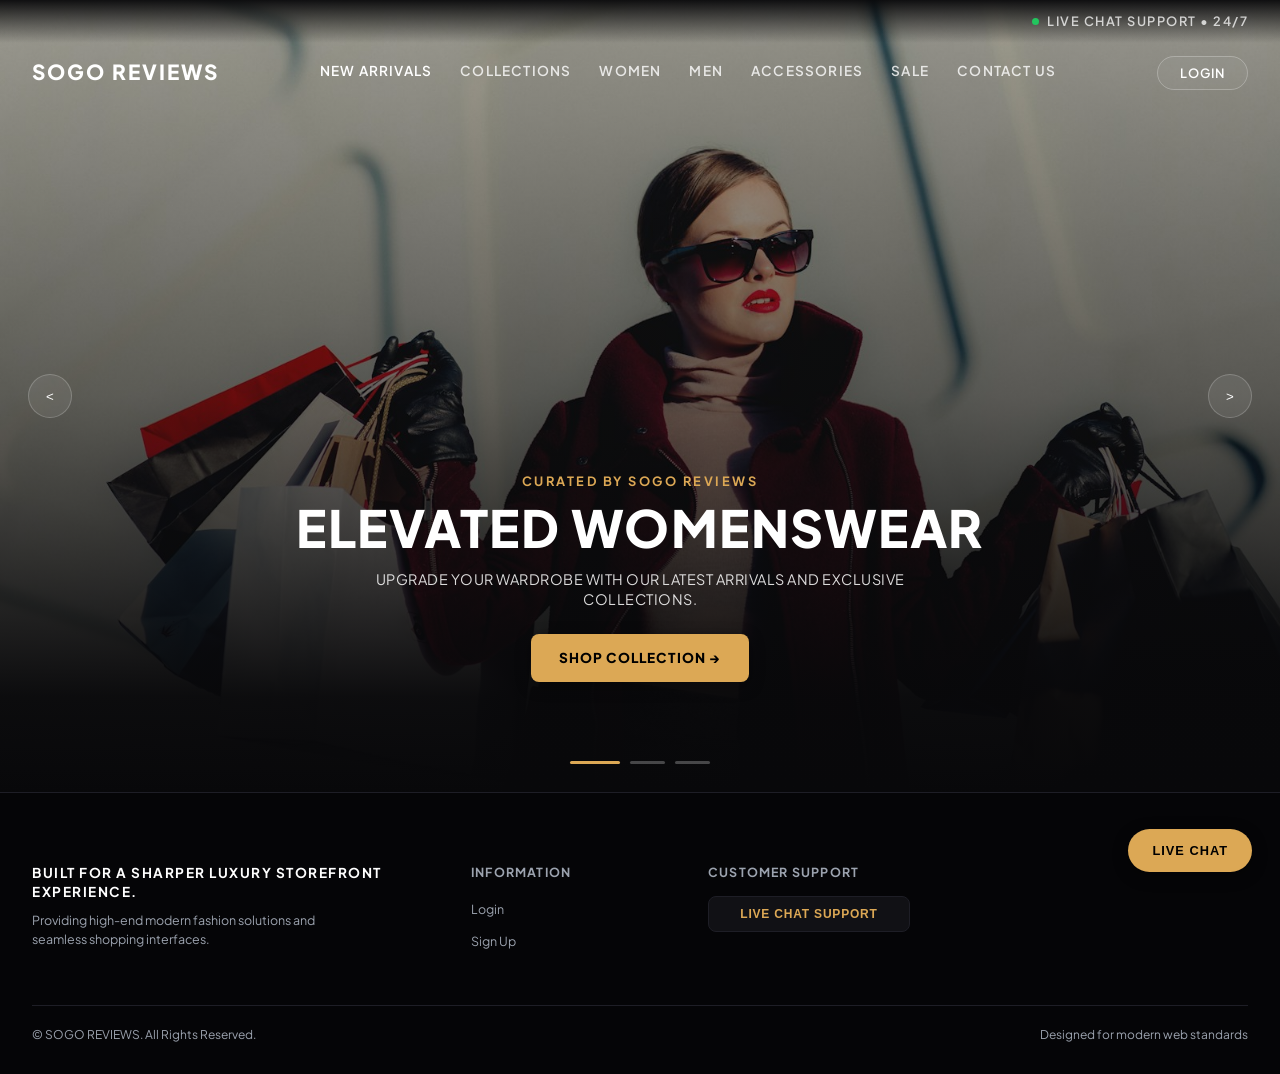
==== commit 3e861754: "Initial commit: Sogo Reviews replica files added (HTML and CSS)" ====
--- a/index.html
+++ b/index.html
@@ -13,16 +13,11 @@
 
   <!-- Fullscreen Hero Slider Section -->
   <div class="hero-slider-wrapper">
-    
-    <!-- Top Bar -->
     <div class="top-bar">
       <div class="top-bar-left"></div>
-      <div class="top-bar-right">
-        <span class="status-dot"></span> LIVE CHAT SUPPORT • 24/7
-      </div>
+      <div class="top-bar-right"><span class="status-dot"></span> LIVE CHAT SUPPORT • 24/7</div>
     </div>
 
-    <!-- Header Navigation Overlay -->
     <header>
       <div class="logo">SOGO REVIEWS</div>
       <nav>
@@ -39,319 +34,42 @@
       </div>
     </header>
 
-    <!-- Navigation Arrows -->
     <button class="slider-arrow prev" onclick="moveSlide(-1)">&lt;</button>
     <button class="slider-arrow next" onclick="moveSlide(1)">&gt;</button>
 
-    <!-- Slide 1 -->
     <div class="hero-slide hero-slide-1 active">
       <div class="hero-content-container">
         <div class="hero-subtitle">Curated by SOGO Reviews</div>
         <h1 class="hero-title">Elevated Womenswear</h1>
-        <p class="hero-desc">Upgrade your wardrobe with our latest arrivals and exclusive collections for a superior fashion presentation.</p>
+        <p class="hero-desc">Upgrade your wardrobe with our latest arrivals and exclusive collections.</p>
         <a href="auth.html" class="btn-gold-box">Shop Collection &rarr;</a>
       </div>
     </div>
 
-    <!-- Slide 2 -->
     <div class="hero-slide hero-slide-2">
       <div class="hero-content-container">
         <div class="hero-subtitle">Curated by SOGO Reviews</div>
         <h1 class="hero-title">Private Seasonal Edit</h1>
-        <p class="hero-desc">Upgrade your wardrobe with our latest arrivals and exclusive collections for a superior fashion presentation.</p>
+        <p class="hero-desc">Upgrade your wardrobe with our latest arrivals and exclusive collections.</p>
         <a href="auth.html" class="btn-gold-box">Shop Collection &rarr;</a>
       </div>
     </div>
 
-    <!-- Slide 3 -->
     <div class="hero-slide hero-slide-3">
       <div class="hero-content-container">
         <div class="hero-subtitle">Curated by SOGO Reviews</div>
         <h1 class="hero-title">Statement Silhouettes</h1>
-        <p class="hero-desc">Upgrade your wardrobe with our latest arrivals and exclusive collections for a superior fashion presentation.</p>
+        <p class="hero-desc">Upgrade your wardrobe with our latest arrivals and exclusive collections.</p>
         <a href="auth.html" class="btn-gold-box">Shop Collection &rarr;</a>
       </div>
     </div>
 
-    <!-- Slider Indicator Bars -->
     <div class="hero-slider-bars">
       <div class="slider-bar active" onclick="goToSlide(0)"></div>
       <div class="slider-bar" onclick="goToSlide(1)"></div>
       <div class="slider-bar" onclick="goToSlide(2)"></div>
     </div>
   </div>
-
-  <!-- Highlights Ribbon Cards Section -->
-  <div class="ribbon-wrapper">
-    <div class="ribbon">
-      <div class="ribbon-item">
-        <div class="ribbon-accent-line"></div>
-        <h4>Quality Apparel</h4>
-        <p>High-quality fabrics and construction for every piece.</p>
-      </div>
-      <div class="ribbon-item">
-        <div class="ribbon-accent-line"></div>
-        <h4>Trending Styles</h4>
-        <p>Stay ahead of the curve with our curated collections.</p>
-      </div>
-      <div class="ribbon-item">
-        <div class="ribbon-accent-line"></div>
-        <h4>Fast Delivery</h4>
-        <p>Get your orders quickly with our streamlined shipping.</p>
-      </div>
-    </div>
-  </div>
-
-  <!-- Signature Departments -->
-  <section class="section">
-    <div class="section-header">
-      <div>
-        <div class="section-tag">Explore Best</div>
-        <h2 class="section-title">Signature Departments</h2>
-      </div>
-      <a href="#" class="section-link">Explore Dept &rarr;</a>
-    </div>
-
-    <div class="departments-grid">
-      <div class="dept-card">
-        <img src="assets/landing/dept-women.jpg" alt="Womenswear">
-        <div class="dept-overlay">
-          <div class="dept-title">Womenswear</div>
-        </div>
-      </div>
-      <div class="dept-card">
-        <img src="assets/landing/dept-men.jpg" alt="Menswear">
-        <div class="dept-overlay">
-          <div class="dept-title">Menswear</div>
-        </div>
-      </div>
-      <div class="dept-card">
-        <img src="assets/landing/dept-active.jpg" alt="Activewear">
-        <div class="dept-overlay">
-          <div class="dept-title">Activewear</div>
-        </div>
-      </div>
-      <div class="dept-card">
-        <img src="assets/landing/dept-tops.jpg" alt="Tops">
-        <div class="dept-overlay">
-          <div class="dept-title">Tops</div>
-        </div>
-      </div>
-    </div>
-  </section>
-
-  <!-- Best of Current Drop -->
-  <section class="section" style="padding-top: 0;">
-    <div class="section-header">
-      <div>
-        <div class="section-tag">On Trend / Exclusive Drop</div>
-        <h2 class="section-title">Best of the Current Drop</h2>
-      </div>
-      <a href="#" class="section-link">Shop Collection &rarr;</a>
-    </div>
-
-    <div class="products-grid">
-      <!-- Item 1 -->
-      <div class="product-item-wrapper">
-        <div class="product-card">
-          <div class="product-img">
-            <img src="assets/landing/1.jpg" alt="Product">
-            <div class="product-action-icon">
-              <svg viewBox="0 0 24 24"><path d="M7 17L17 7M17 7H7M17 7V17"/></svg>
-            </div>
-          </div>
-        </div>
-        <div class="product-title-bar">SILK EVENING SET</div>
-        <div class="product-info-pill">
-          <div class="product-price-box">
-            <span class="product-price-label">PRICE</span>
-            <span class="product-price">$19.45</span>
-          </div>
-          <div class="color-swatches">
-            <div class="swatch swatch-white"></div>
-            <div class="swatch swatch-grey"></div>
-            <div class="swatch swatch-black"></div>
-            <div class="swatch swatch-gold"></div>
-          </div>
-        </div>
-      </div>
-
-      <!-- Item 2 -->
-      <div class="product-item-wrapper">
-        <div class="product-card">
-          <div class="product-img">
-            <img src="assets/landing/2.jpg" alt="Product">
-            <div class="product-action-icon">
-              <svg viewBox="0 0 24 24"><path d="M7 17L17 7M17 7H7M17 7V17"/></svg>
-            </div>
-          </div>
-        </div>
-        <div class="product-title-bar">STUDIO KNIT DRESS</div>
-        <div class="product-info-pill">
-          <div class="product-price-box">
-            <span class="product-price-label">PRICE</span>
-            <span class="product-price">$34.68</span>
-          </div>
-          <div class="color-swatches">
-            <div class="swatch swatch-white"></div>
-            <div class="swatch swatch-grey"></div>
-            <div class="swatch swatch-black"></div>
-            <div class="swatch swatch-gold"></div>
-          </div>
-        </div>
-      </div>
-
-      <!-- Item 3 -->
-      <div class="product-item-wrapper">
-        <div class="product-card">
-          <div class="product-img">
-            <img src="assets/landing/3.jpg" alt="Product">
-            <div class="product-action-icon">
-              <svg viewBox="0 0 24 24"><path d="M7 17L17 7M17 7H7M17 7V17"/></svg>
-            </div>
-          </div>
-        </div>
-        <div class="product-title-bar">CITY TAILORED COAT</div>
-        <div class="product-info-pill">
-          <div class="product-price-box">
-            <span class="product-price-label">PRICE</span>
-            <span class="product-price">$47.12</span>
-          </div>
-          <div class="color-swatches">
-            <div class="swatch swatch-white"></div>
-            <div class="swatch swatch-grey"></div>
-            <div class="swatch swatch-black"></div>
-            <div class="swatch swatch-gold"></div>
-          </div>
-        </div>
-      </div>
-
-      <!-- Item 4 -->
-      <div class="product-item-wrapper">
-        <div class="product-card">
-          <div class="product-img">
-            <img src="assets/landing/4.jpg" alt="Product">
-            <div class="product-action-icon">
-              <svg viewBox="0 0 24 24"><path d="M7 17L17 7M17 7H7M17 7V17"/></svg>
-            </div>
-          </div>
-        </div>
-        <div class="product-title-bar">GOLD HOUR GOWN</div>
-        <div class="product-info-pill">
-          <div class="product-price-box">
-            <span class="product-price-label">PRICE</span>
-            <span class="product-price">$41.90</span>
-          </div>
-          <div class="color-swatches">
-            <div class="swatch swatch-white"></div>
-            <div class="swatch swatch-grey"></div>
-            <div class="swatch swatch-black"></div>
-            <div class="swatch swatch-gold"></div>
-          </div>
-        </div>
-      </div>
-
-      <!-- Item 5 -->
-      <div class="product-item-wrapper">
-        <div class="product-card">
-          <div class="product-img">
-            <img src="assets/landing/5.jpg" alt="Product">
-            <div class="product-action-icon">
-              <svg viewBox="0 0 24 24"><path d="M7 17L17 7M17 7H7M17 7V17"/></svg>
-            </div>
-          </div>
-        </div>
-        <div class="product-title-bar">MIDNIGHT SUIT EDIT</div>
-        <div class="product-info-pill">
-          <div class="product-price-box">
-            <span class="product-price-label">PRICE</span>
-            <span class="product-price">$28.40</span>
-          </div>
-          <div class="color-swatches">
-            <div class="swatch swatch-white"></div>
-            <div class="swatch swatch-grey"></div>
-            <div class="swatch swatch-black"></div>
-            <div class="swatch swatch-gold"></div>
-          </div>
-        </div>
-      </div>
-
-      <!-- Item 6 -->
-      <div class="product-item-wrapper">
-        <div class="product-card">
-          <div class="product-img">
-            <img src="assets/landing/6.jpg" alt="Product">
-            <div class="product-action-icon">
-              <svg viewBox="0 0 24 24"><path d="M7 17L17 7M17 7H7M17 7V17"/></svg>
-            </div>
-          </div>
-        </div>
-        <div class="product-title-bar">STREET LUXE JACKET</div>
-        <div class="product-info-pill">
-          <div class="product-price-box">
-            <span class="product-price-label">PRICE</span>
-            <span class="product-price">$36.75</span>
-          </div>
-          <div class="color-swatches">
-            <div class="swatch swatch-white"></div>
-            <div class="swatch swatch-grey"></div>
-            <div class="swatch swatch-black"></div>
-            <div class="swatch swatch-gold"></div>
-          </div>
-        </div>
-      </div>
-
-      <!-- Item 7 -->
-      <div class="product-item-wrapper">
-        <div class="product-card">
-          <div class="product-img">
-            <img src="assets/landing/7.jpg" alt="Product">
-            <div class="product-action-icon">
-              <svg viewBox="0 0 24 24"><path d="M7 17L17 7M17 7H7M17 7V17"/></svg>
-            </div>
-          </div>
-        </div>
-        <div class="product-title-bar">SOFT DAYWEAR TOP</div>
-        <div class="product-info-pill">
-          <div class="product-price-box">
-            <span class="product-price-label">PRICE</span>
-            <span class="product-price">$22.10</span>
-          </div>
-          <div class="color-swatches">
-            <div class="swatch swatch-white"></div>
-            <div class="swatch swatch-grey"></div>
-            <div class="swatch swatch-black"></div>
-            <div class="swatch swatch-gold"></div>
-          </div>
-        </div>
-      </div>
-
-      <!-- Item 8 -->
-      <div class="product-item-wrapper">
-        <div class="product-card">
-          <div class="product-img">
-            <img src="assets/landing/8.jpg" alt="Product">
-            <div class="product-action-icon">
-              <svg viewBox="0 0 24 24"><path d="M7 17L17 7M17 7H7M17 7V17"/></svg>
-            </div>
-          </div>
-        </div>
-        <div class="product-title-bar">RUNWAY KNIT LAYER</div>
-        <div class="product-info-pill">
-          <div class="product-price-box">
-            <span class="product-price-label">PRICE</span>
-            <span class="product-price">$39.25</span>
-          </div>
-          <div class="color-swatches">
-            <div class="swatch swatch-white"></div>
-            <div class="swatch swatch-grey"></div>
-            <div class="swatch swatch-black"></div>
-            <div class="swatch swatch-gold"></div>
-          </div>
-        </div>
-      </div>
-    </div>
-  </section>
 
   <!-- Footer -->
   <footer>
@@ -360,47 +78,28 @@
         <h3>BUILT FOR A SHARPER LUXURY STOREFRONT EXPERIENCE.</h3>
         <p>Providing high-end modern fashion solutions and seamless shopping interfaces.</p>
       </div>
-
-      <div class="footer-col">
-        <h4>Website</h4>
-        <ul>
-          <li><a href="#">Support</a></li>
-          <li><a href="#">Collections</a></li>
-          <li><a href="#">Live Arrivals</a></li>
-          <li><a href="#">Contact</a></li>
-        </ul>
-      </div>
-
       <div class="footer-col">
         <h4>Information</h4>
         <ul>
           <li><a href="auth.html">Login</a></li>
           <li><a href="auth.html">Sign Up</a></li>
-          <li><a href="#">Dashboard</a></li>
-          <li><a href="#">Profile</a></li>
         </ul>
       </div>
-
       <div class="footer-col">
         <h4>Customer Support</h4>
-        <p style="font-size: 0.65rem; color: var(--text-muted); margin-bottom: 6px;">Need immediate assistance? Our support team is online 24/7.</p>
         <button class="btn-chat" onclick="window.location.href='auth.html'">Live Chat Support</button>
       </div>
     </div>
-
     <div class="bottom-bar">
       <div>&copy; SOGO REVIEWS. All Rights Reserved.</div>
       <div>Designed for modern web standards</div>
     </div>
   </footer>
 
-  <!-- Floating Live Chat Button -->
   <button class="floating-chat-btn" onclick="window.location.href='auth.html'">
-    <svg viewBox="0 0 24 24"><path d="M20 2H4c-1.1 0-2 .9-2 2v18l4-4h14c1.1 0 2-.9 2-2V4c0-1.1-.9-2-2-2z"/></svg>
     <span class="chat-text">LIVE CHAT</span>
   </button>
 
-  <!-- Hero Slider Script -->
   <script>
     let currentSlide = 0;
     const slides = document.querySelectorAll('.hero-slide');
@@ -412,38 +111,15 @@
       else if (index < 0) currentSlide = slides.length - 1;
       else currentSlide = index;
 
-      slides.forEach((slide, i) => {
-        slide.classList.toggle('active', i === currentSlide);
-      });
-
-      bars.forEach((bar, i) => {
-        bar.classList.toggle('active', i === currentSlide);
-      });
+      slides.forEach((slide, i) => slide.classList.toggle('active', i === currentSlide));
+      bars.forEach((bar, i) => bar.classList.toggle('active', i === currentSlide));
     }
 
-    function moveSlide(step) {
-      showSlide(currentSlide + step);
-      resetAutoSlide();
-    }
-
-    function goToSlide(index) {
-      showSlide(index);
-      resetAutoSlide();
-    }
-
+    function moveSlide(step) { showSlide(currentSlide + step); resetAutoSlide(); }
+    function goToSlide(index) { showSlide(index); resetAutoSlide(); }
+    function startAutoSlide() { autoSlideInterval = setInterval(() => { showSlide(currentSlide + 1); }, 5000); }
+    function resetAutoSlide() { clearInterval(autoSlideInterval); startAutoSlide(); }
     startAutoSlide();
-
-    function startAutoSlide() {
-      autoSlideInterval = setInterval(() => {
-        showSlide(currentSlide + 1);
-      }, 5000);
-    }
-
-    function resetAutoSlide() {
-      clearInterval(autoSlideInterval);
-      startAutoSlide();
-    }
   </script>
-
 </body>
 </html>
--- a/style.css
+++ b/style.css
@@ -1,8 +1,7 @@
-/* Dark Luxury Theme - Fixed Width & Margin Proportions */
+/* Dark Luxury Theme - Final Edge-to-Edge Fluid Scale */
 :root {
   --bg-dark: #08080a;
   --bg-card: #111115;
-  --bg-sidebar: #0d0d12;
   --accent-gold: #dca855;
   --accent-gold-hover: #c89544;
   --text-main: #ffffff;
@@ -10,7 +9,6 @@
   --border-color: #1e1e26;
   --radius-sm: 8px;
   --radius-md: 12px;
-  --radius-lg: 16px;
 }
 
 * {
@@ -19,17 +17,16 @@
   padding: 0;
 }
 
-html {
-  font-size: 16px;
+html, body {
+  width: 100%;
+  overflow-x: hidden;
+  background-color: var(--bg-dark);
 }
 
 body {
   font-family: 'Plus Jakarta Sans', sans-serif;
-  background-color: var(--bg-dark);
   color: var(--text-main);
   line-height: 1.5;
-  position: relative;
-  overflow-x: hidden;
   -webkit-font-smoothing: antialiased;
 }
 
@@ -42,12 +39,10 @@
 .top-bar {
   font-size: 0.8rem;
   color: rgba(255, 255, 255, 0.75);
-  padding: 12px 3%;
+  padding: 12px 2.5%;
   display: flex;
   justify-content: flex-end;
   align-items: center;
-  border-bottom: 1px solid transparent;
-  border-image: linear-gradient(to right, rgba(255,255,255,0.02), rgba(220,168,85,0.3), rgba(255,255,255,0.02)) 1;
   position: absolute;
   top: 0;
   left: 0;
@@ -75,7 +70,7 @@
 
 /* Header Navigation */
 header {
-  padding: 20px 3%;
+  padding: 20px 2.5%;
   display: flex;
   justify-content: space-between;
   align-items: center;
@@ -151,7 +146,6 @@
   padding: 0 20px 90px;
   background-size: cover;
   background-position: center center;
-  background-repeat: no-repeat;
 }
 
 .hero-slide.active {
@@ -243,7 +237,6 @@
   cursor: pointer;
   z-index: 50;
   transition: all 0.3s;
-  font-size: 1rem;
 }
 
 .slider-arrow:hover {
@@ -264,7 +257,6 @@
   display: flex;
   gap: 10px;
   z-index: 50;
-  align-items: center;
 }
 
 .slider-bar {
@@ -281,12 +273,11 @@
   width: 50px;
 }
 
-/* Ribbon Highlights - Expanded to full width */
+/* Ribbon Highlights */
 .ribbon-wrapper {
   background-color: #08080a;
-  padding: 0 2% 40px;
-  position: relative;
-  z-index: 30;
+  padding: 0 2.5% 40px;
+  width: 100%;
 }
 
 .ribbon {
@@ -294,8 +285,6 @@
   grid-template-columns: repeat(3, 1fr);
   gap: 20px;
   width: 100%;
-  max-width: 1700px;
-  margin-inline: auto;
 }
 
 .ribbon-item {
@@ -310,7 +299,6 @@
   height: 2px;
   background-color: var(--accent-gold);
   margin-bottom: 12px;
-  border-radius: 1px;
 }
 
 .ribbon-item h4 {
@@ -318,22 +306,18 @@
   letter-spacing: 1.5px;
   text-transform: uppercase;
   margin-bottom: 8px;
-  font-weight: 700;
   color: var(--accent-gold);
 }
 
 .ribbon-item p {
   font-size: 0.85rem;
   color: var(--text-muted);
-  line-height: 1.5;
-}
-
-/* Section Styles - Expanded Width & Minimized Side Margins */
+}
+
+/* Section Styles - Full Width Liquid Spread */
 .section {
   width: 100%;
-  max-width: 1700px;
-  margin-inline: auto;
-  padding: 50px 2%;
+  padding: 50px 2.5%;
 }
 
 .section-header {
@@ -572,13 +556,12 @@
 footer {
   background-color: #050507;
   border-top: 1px solid var(--border-color);
-  padding: 70px 3% 30px;
+  padding: 70px 2.5% 30px;
+  width: 100%;
 }
 
 .footer-grid {
   width: 100%;
-  max-width: 1700px;
-  margin-inline: auto;
   display: grid;
   grid-template-columns: 2fr 1fr 1fr 1.5fr;
   gap: 35px;
@@ -647,8 +630,6 @@
 
 .bottom-bar {
   width: 100%;
-  max-width: 1700px;
-  margin-inline: auto;
   border-top: 1px solid var(--border-color);
   padding-top: 20px;
   display: flex;
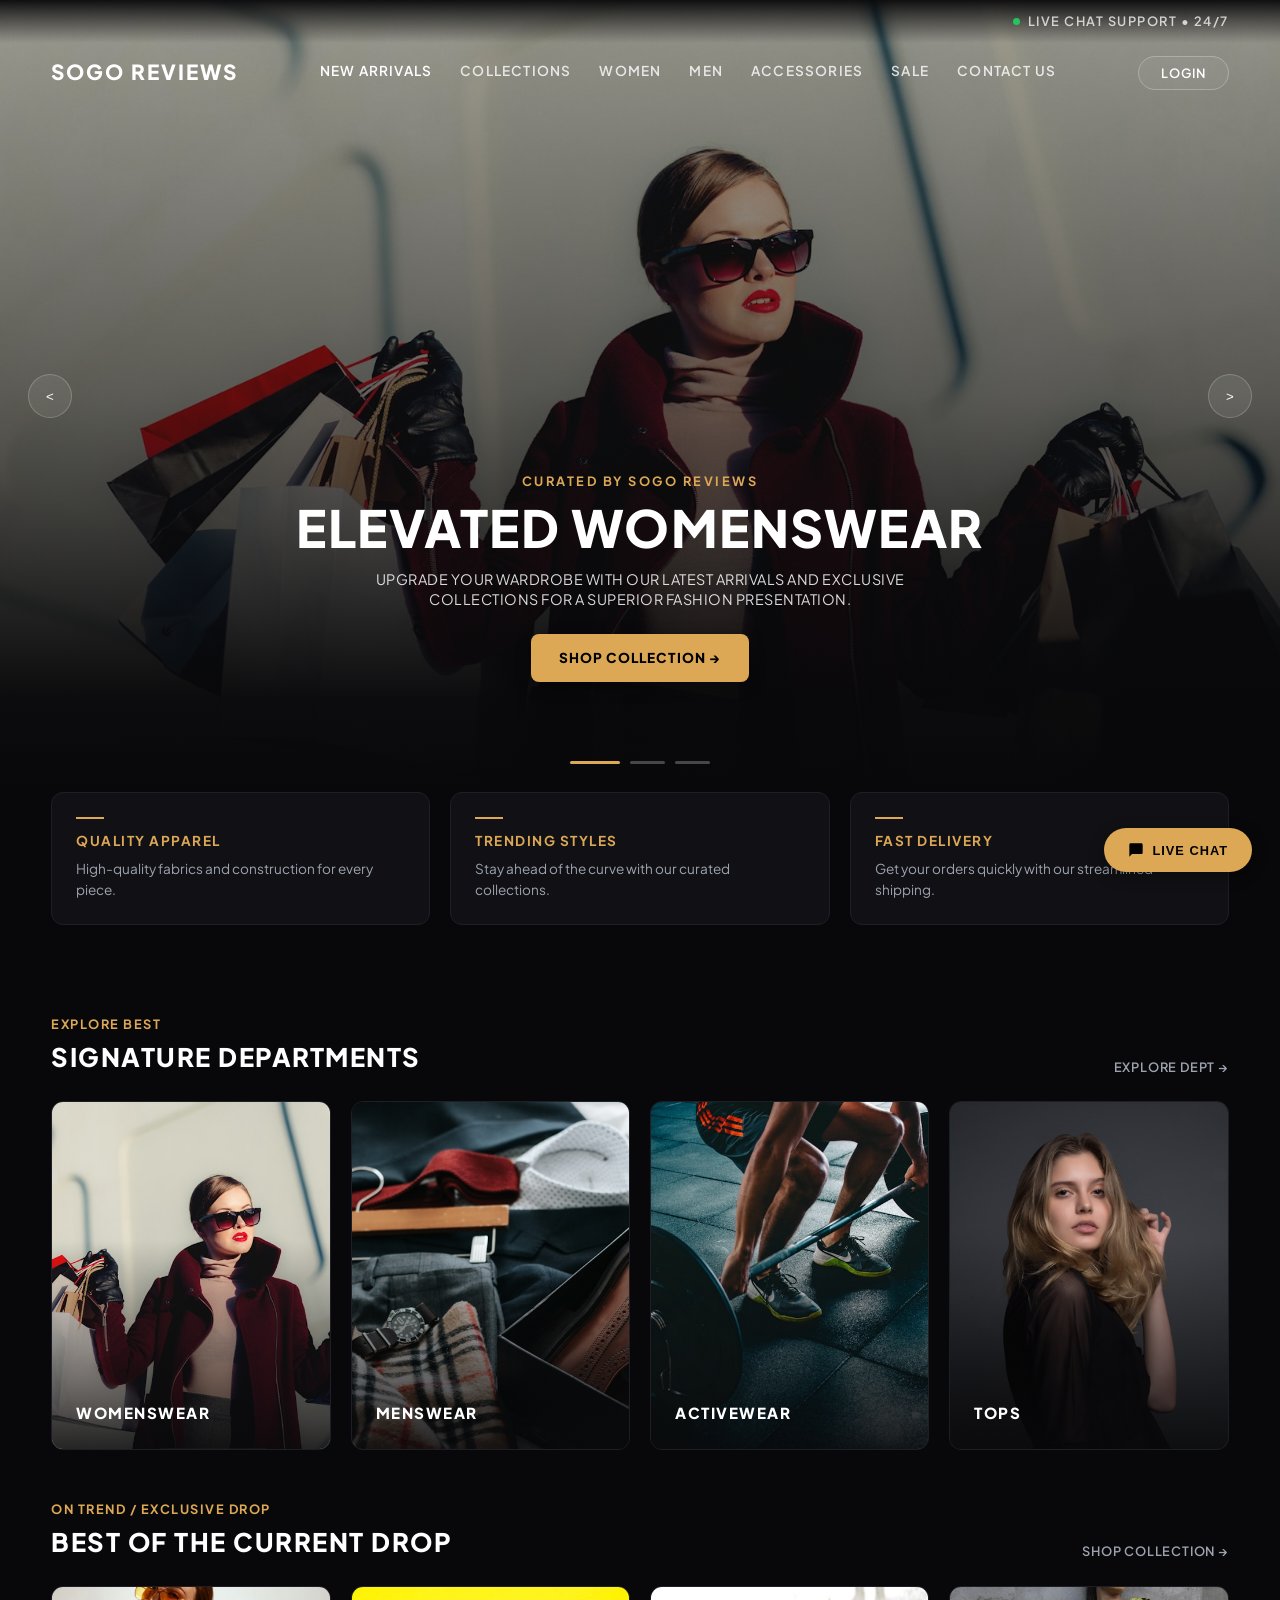
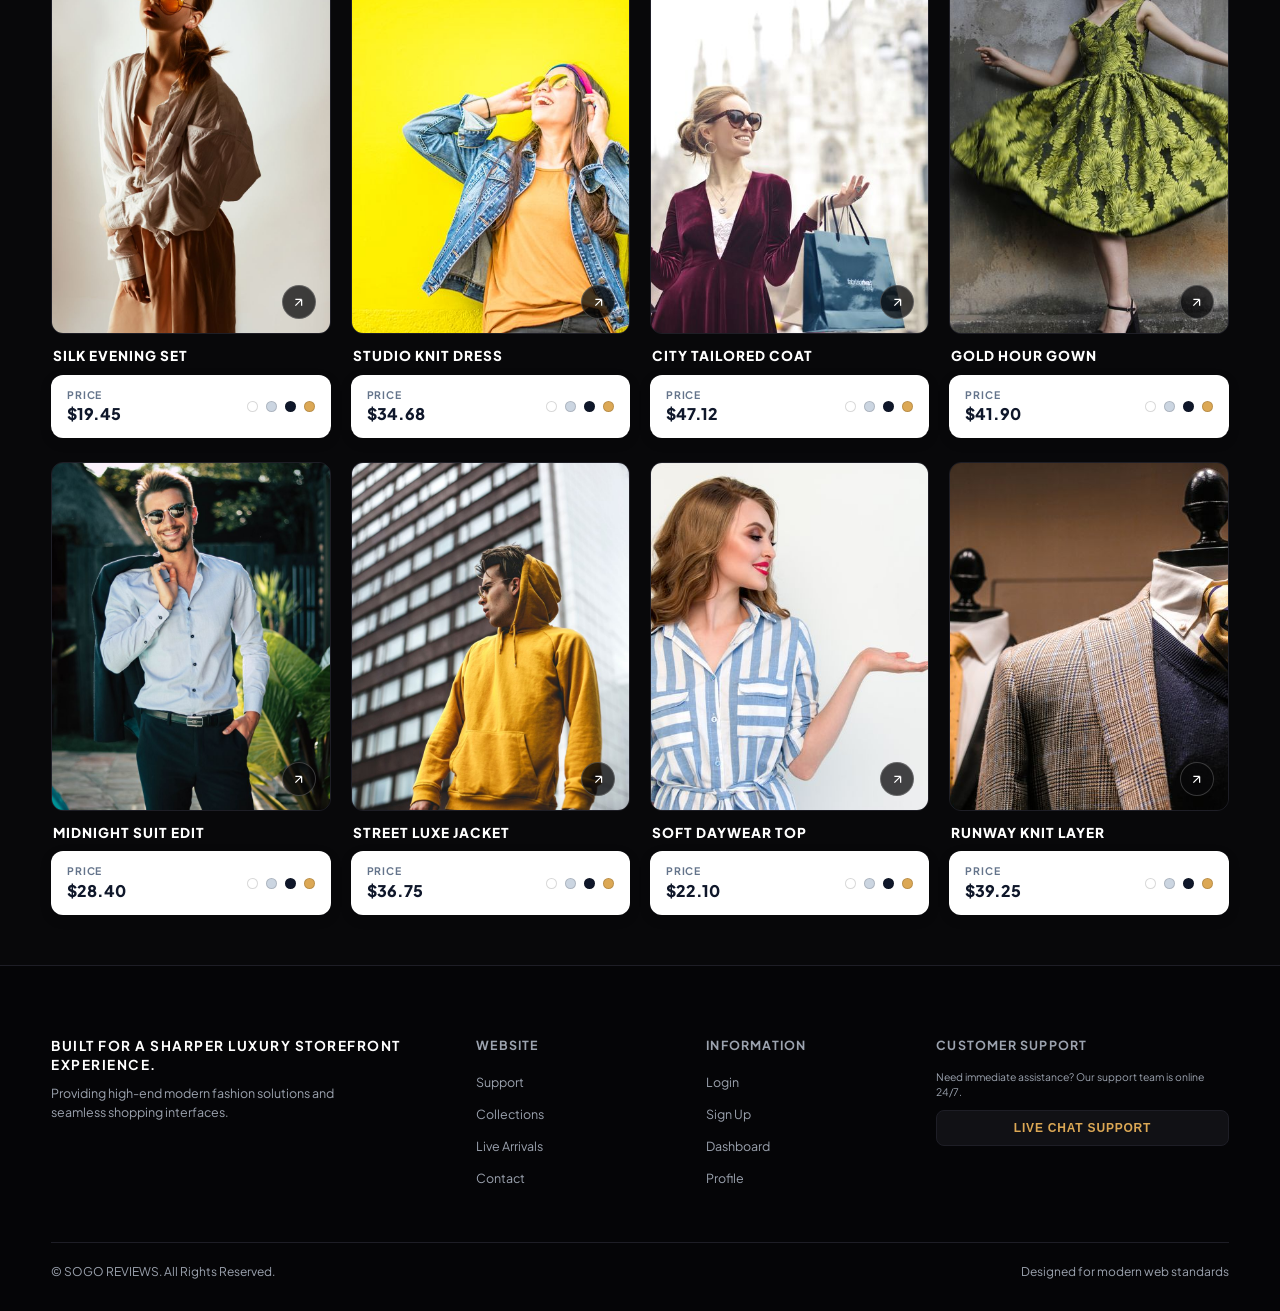
==== commit 0bd5baea: "Update index layout and style.css for full width cards and proper proportions" ====
--- a/index.html
+++ b/index.html
@@ -13,11 +13,16 @@
 
   <!-- Fullscreen Hero Slider Section -->
   <div class="hero-slider-wrapper">
+    
+    <!-- Top Bar -->
     <div class="top-bar">
       <div class="top-bar-left"></div>
-      <div class="top-bar-right"><span class="status-dot"></span> LIVE CHAT SUPPORT • 24/7</div>
-    </div>
-
+      <div class="top-bar-right">
+        <span class="status-dot"></span> LIVE CHAT SUPPORT • 24/7
+      </div>
+    </div>
+
+    <!-- Header Navigation Overlay -->
     <header>
       <div class="logo">SOGO REVIEWS</div>
       <nav>
@@ -34,42 +39,319 @@
       </div>
     </header>
 
+    <!-- Navigation Arrows -->
     <button class="slider-arrow prev" onclick="moveSlide(-1)">&lt;</button>
     <button class="slider-arrow next" onclick="moveSlide(1)">&gt;</button>
 
+    <!-- Slide 1 -->
     <div class="hero-slide hero-slide-1 active">
       <div class="hero-content-container">
         <div class="hero-subtitle">Curated by SOGO Reviews</div>
         <h1 class="hero-title">Elevated Womenswear</h1>
-        <p class="hero-desc">Upgrade your wardrobe with our latest arrivals and exclusive collections.</p>
+        <p class="hero-desc">Upgrade your wardrobe with our latest arrivals and exclusive collections for a superior fashion presentation.</p>
         <a href="auth.html" class="btn-gold-box">Shop Collection &rarr;</a>
       </div>
     </div>
 
+    <!-- Slide 2 -->
     <div class="hero-slide hero-slide-2">
       <div class="hero-content-container">
         <div class="hero-subtitle">Curated by SOGO Reviews</div>
         <h1 class="hero-title">Private Seasonal Edit</h1>
-        <p class="hero-desc">Upgrade your wardrobe with our latest arrivals and exclusive collections.</p>
+        <p class="hero-desc">Upgrade your wardrobe with our latest arrivals and exclusive collections for a superior fashion presentation.</p>
         <a href="auth.html" class="btn-gold-box">Shop Collection &rarr;</a>
       </div>
     </div>
 
+    <!-- Slide 3 -->
     <div class="hero-slide hero-slide-3">
       <div class="hero-content-container">
         <div class="hero-subtitle">Curated by SOGO Reviews</div>
         <h1 class="hero-title">Statement Silhouettes</h1>
-        <p class="hero-desc">Upgrade your wardrobe with our latest arrivals and exclusive collections.</p>
+        <p class="hero-desc">Upgrade your wardrobe with our latest arrivals and exclusive collections for a superior fashion presentation.</p>
         <a href="auth.html" class="btn-gold-box">Shop Collection &rarr;</a>
       </div>
     </div>
 
+    <!-- Slider Indicator Bars -->
     <div class="hero-slider-bars">
       <div class="slider-bar active" onclick="goToSlide(0)"></div>
       <div class="slider-bar" onclick="goToSlide(1)"></div>
       <div class="slider-bar" onclick="goToSlide(2)"></div>
     </div>
   </div>
+
+  <!-- Highlights Ribbon Cards Section -->
+  <div class="ribbon-wrapper">
+    <div class="ribbon">
+      <div class="ribbon-item">
+        <div class="ribbon-accent-line"></div>
+        <h4>Quality Apparel</h4>
+        <p>High-quality fabrics and construction for every piece.</p>
+      </div>
+      <div class="ribbon-item">
+        <div class="ribbon-accent-line"></div>
+        <h4>Trending Styles</h4>
+        <p>Stay ahead of the curve with our curated collections.</p>
+      </div>
+      <div class="ribbon-item">
+        <div class="ribbon-accent-line"></div>
+        <h4>Fast Delivery</h4>
+        <p>Get your orders quickly with our streamlined shipping.</p>
+      </div>
+    </div>
+  </div>
+
+  <!-- Signature Departments -->
+  <section class="section">
+    <div class="section-header">
+      <div>
+        <div class="section-tag">Explore Best</div>
+        <h2 class="section-title">Signature Departments</h2>
+      </div>
+      <a href="#" class="section-link">Explore Dept &rarr;</a>
+    </div>
+
+    <div class="departments-grid">
+      <div class="dept-card">
+        <img src="assets/landing/dept-women.jpg" alt="Womenswear">
+        <div class="dept-overlay">
+          <div class="dept-title">Womenswear</div>
+        </div>
+      </div>
+      <div class="dept-card">
+        <img src="assets/landing/dept-men.jpg" alt="Menswear">
+        <div class="dept-overlay">
+          <div class="dept-title">Menswear</div>
+        </div>
+      </div>
+      <div class="dept-card">
+        <img src="assets/landing/dept-active.jpg" alt="Activewear">
+        <div class="dept-overlay">
+          <div class="dept-title">Activewear</div>
+        </div>
+      </div>
+      <div class="dept-card">
+        <img src="assets/landing/dept-tops.jpg" alt="Tops">
+        <div class="dept-overlay">
+          <div class="dept-title">Tops</div>
+        </div>
+      </div>
+    </div>
+  </section>
+
+  <!-- Best of Current Drop -->
+  <section class="section" style="padding-top: 0;">
+    <div class="section-header">
+      <div>
+        <div class="section-tag">On Trend / Exclusive Drop</div>
+        <h2 class="section-title">Best of the Current Drop</h2>
+      </div>
+      <a href="#" class="section-link">Shop Collection &rarr;</a>
+    </div>
+
+    <div class="products-grid">
+      <!-- Item 1 -->
+      <div class="product-item-wrapper">
+        <div class="product-card">
+          <div class="product-img">
+            <img src="assets/landing/1.jpg" alt="Product">
+            <div class="product-action-icon">
+              <svg viewBox="0 0 24 24"><path d="M7 17L17 7M17 7H7M17 7V17"/></svg>
+            </div>
+          </div>
+        </div>
+        <div class="product-title-bar">SILK EVENING SET</div>
+        <div class="product-info-pill">
+          <div class="product-price-box">
+            <span class="product-price-label">PRICE</span>
+            <span class="product-price">$19.45</span>
+          </div>
+          <div class="color-swatches">
+            <div class="swatch swatch-white"></div>
+            <div class="swatch swatch-grey"></div>
+            <div class="swatch swatch-black"></div>
+            <div class="swatch swatch-gold"></div>
+          </div>
+        </div>
+      </div>
+
+      <!-- Item 2 -->
+      <div class="product-item-wrapper">
+        <div class="product-card">
+          <div class="product-img">
+            <img src="assets/landing/2.jpg" alt="Product">
+            <div class="product-action-icon">
+              <svg viewBox="0 0 24 24"><path d="M7 17L17 7M17 7H7M17 7V17"/></svg>
+            </div>
+          </div>
+        </div>
+        <div class="product-title-bar">STUDIO KNIT DRESS</div>
+        <div class="product-info-pill">
+          <div class="product-price-box">
+            <span class="product-price-label">PRICE</span>
+            <span class="product-price">$34.68</span>
+          </div>
+          <div class="color-swatches">
+            <div class="swatch swatch-white"></div>
+            <div class="swatch swatch-grey"></div>
+            <div class="swatch swatch-black"></div>
+            <div class="swatch swatch-gold"></div>
+          </div>
+        </div>
+      </div>
+
+      <!-- Item 3 -->
+      <div class="product-item-wrapper">
+        <div class="product-card">
+          <div class="product-img">
+            <img src="assets/landing/3.jpg" alt="Product">
+            <div class="product-action-icon">
+              <svg viewBox="0 0 24 24"><path d="M7 17L17 7M17 7H7M17 7V17"/></svg>
+            </div>
+          </div>
+        </div>
+        <div class="product-title-bar">CITY TAILORED COAT</div>
+        <div class="product-info-pill">
+          <div class="product-price-box">
+            <span class="product-price-label">PRICE</span>
+            <span class="product-price">$47.12</span>
+          </div>
+          <div class="color-swatches">
+            <div class="swatch swatch-white"></div>
+            <div class="swatch swatch-grey"></div>
+            <div class="swatch swatch-black"></div>
+            <div class="swatch swatch-gold"></div>
+          </div>
+        </div>
+      </div>
+
+      <!-- Item 4 -->
+      <div class="product-item-wrapper">
+        <div class="product-card">
+          <div class="product-img">
+            <img src="assets/landing/4.jpg" alt="Product">
+            <div class="product-action-icon">
+              <svg viewBox="0 0 24 24"><path d="M7 17L17 7M17 7H7M17 7V17"/></svg>
+            </div>
+          </div>
+        </div>
+        <div class="product-title-bar">GOLD HOUR GOWN</div>
+        <div class="product-info-pill">
+          <div class="product-price-box">
+            <span class="product-price-label">PRICE</span>
+            <span class="product-price">$41.90</span>
+          </div>
+          <div class="color-swatches">
+            <div class="swatch swatch-white"></div>
+            <div class="swatch swatch-grey"></div>
+            <div class="swatch swatch-black"></div>
+            <div class="swatch swatch-gold"></div>
+          </div>
+        </div>
+      </div>
+
+      <!-- Item 5 -->
+      <div class="product-item-wrapper">
+        <div class="product-card">
+          <div class="product-img">
+            <img src="assets/landing/5.jpg" alt="Product">
+            <div class="product-action-icon">
+              <svg viewBox="0 0 24 24"><path d="M7 17L17 7M17 7H7M17 7V17"/></svg>
+            </div>
+          </div>
+        </div>
+        <div class="product-title-bar">MIDNIGHT SUIT EDIT</div>
+        <div class="product-info-pill">
+          <div class="product-price-box">
+            <span class="product-price-label">PRICE</span>
+            <span class="product-price">$28.40</span>
+          </div>
+          <div class="color-swatches">
+            <div class="swatch swatch-white"></div>
+            <div class="swatch swatch-grey"></div>
+            <div class="swatch swatch-black"></div>
+            <div class="swatch swatch-gold"></div>
+          </div>
+        </div>
+      </div>
+
+      <!-- Item 6 -->
+      <div class="product-item-wrapper">
+        <div class="product-card">
+          <div class="product-img">
+            <img src="assets/landing/6.jpg" alt="Product">
+            <div class="product-action-icon">
+              <svg viewBox="0 0 24 24"><path d="M7 17L17 7M17 7H7M17 7V17"/></svg>
+            </div>
+          </div>
+        </div>
+        <div class="product-title-bar">STREET LUXE JACKET</div>
+        <div class="product-info-pill">
+          <div class="product-price-box">
+            <span class="product-price-label">PRICE</span>
+            <span class="product-price">$36.75</span>
+          </div>
+          <div class="color-swatches">
+            <div class="swatch swatch-white"></div>
+            <div class="swatch swatch-grey"></div>
+            <div class="swatch swatch-black"></div>
+            <div class="swatch swatch-gold"></div>
+          </div>
+        </div>
+      </div>
+
+      <!-- Item 7 -->
+      <div class="product-item-wrapper">
+        <div class="product-card">
+          <div class="product-img">
+            <img src="assets/landing/7.jpg" alt="Product">
+            <div class="product-action-icon">
+              <svg viewBox="0 0 24 24"><path d="M7 17L17 7M17 7H7M17 7V17"/></svg>
+            </div>
+          </div>
+        </div>
+        <div class="product-title-bar">SOFT DAYWEAR TOP</div>
+        <div class="product-info-pill">
+          <div class="product-price-box">
+            <span class="product-price-label">PRICE</span>
+            <span class="product-price">$22.10</span>
+          </div>
+          <div class="color-swatches">
+            <div class="swatch swatch-white"></div>
+            <div class="swatch swatch-grey"></div>
+            <div class="swatch swatch-black"></div>
+            <div class="swatch swatch-gold"></div>
+          </div>
+        </div>
+      </div>
+
+      <!-- Item 8 -->
+      <div class="product-item-wrapper">
+        <div class="product-card">
+          <div class="product-img">
+            <img src="assets/landing/8.jpg" alt="Product">
+            <div class="product-action-icon">
+              <svg viewBox="0 0 24 24"><path d="M7 17L17 7M17 7H7M17 7V17"/></svg>
+            </div>
+          </div>
+        </div>
+        <div class="product-title-bar">RUNWAY KNIT LAYER</div>
+        <div class="product-info-pill">
+          <div class="product-price-box">
+            <span class="product-price-label">PRICE</span>
+            <span class="product-price">$39.25</span>
+          </div>
+          <div class="color-swatches">
+            <div class="swatch swatch-white"></div>
+            <div class="swatch swatch-grey"></div>
+            <div class="swatch swatch-black"></div>
+            <div class="swatch swatch-gold"></div>
+          </div>
+        </div>
+      </div>
+    </div>
+  </section>
 
   <!-- Footer -->
   <footer>
@@ -78,28 +360,47 @@
         <h3>BUILT FOR A SHARPER LUXURY STOREFRONT EXPERIENCE.</h3>
         <p>Providing high-end modern fashion solutions and seamless shopping interfaces.</p>
       </div>
+
+      <div class="footer-col">
+        <h4>Website</h4>
+        <ul>
+          <li><a href="#">Support</a></li>
+          <li><a href="#">Collections</a></li>
+          <li><a href="#">Live Arrivals</a></li>
+          <li><a href="#">Contact</a></li>
+        </ul>
+      </div>
+
       <div class="footer-col">
         <h4>Information</h4>
         <ul>
           <li><a href="auth.html">Login</a></li>
           <li><a href="auth.html">Sign Up</a></li>
+          <li><a href="#">Dashboard</a></li>
+          <li><a href="#">Profile</a></li>
         </ul>
       </div>
+
       <div class="footer-col">
         <h4>Customer Support</h4>
+        <p style="font-size: 0.65rem; color: var(--text-muted); margin-bottom: 6px;">Need immediate assistance? Our support team is online 24/7.</p>
         <button class="btn-chat" onclick="window.location.href='auth.html'">Live Chat Support</button>
       </div>
     </div>
+
     <div class="bottom-bar">
       <div>&copy; SOGO REVIEWS. All Rights Reserved.</div>
       <div>Designed for modern web standards</div>
     </div>
   </footer>
 
+  <!-- Floating Live Chat Button -->
   <button class="floating-chat-btn" onclick="window.location.href='auth.html'">
+    <svg viewBox="0 0 24 24"><path d="M20 2H4c-1.1 0-2 .9-2 2v18l4-4h14c1.1 0 2-.9 2-2V4c0-1.1-.9-2-2-2z"/></svg>
     <span class="chat-text">LIVE CHAT</span>
   </button>
 
+  <!-- Hero Slider Script -->
   <script>
     let currentSlide = 0;
     const slides = document.querySelectorAll('.hero-slide');
@@ -111,15 +412,38 @@
       else if (index < 0) currentSlide = slides.length - 1;
       else currentSlide = index;
 
-      slides.forEach((slide, i) => slide.classList.toggle('active', i === currentSlide));
-      bars.forEach((bar, i) => bar.classList.toggle('active', i === currentSlide));
+      slides.forEach((slide, i) => {
+        slide.classList.toggle('active', i === currentSlide);
+      });
+
+      bars.forEach((bar, i) => {
+        bar.classList.toggle('active', i === currentSlide);
+      });
     }
 
-    function moveSlide(step) { showSlide(currentSlide + step); resetAutoSlide(); }
-    function goToSlide(index) { showSlide(index); resetAutoSlide(); }
-    function startAutoSlide() { autoSlideInterval = setInterval(() => { showSlide(currentSlide + 1); }, 5000); }
-    function resetAutoSlide() { clearInterval(autoSlideInterval); startAutoSlide(); }
+    function moveSlide(step) {
+      showSlide(currentSlide + step);
+      resetAutoSlide();
+    }
+
+    function goToSlide(index) {
+      showSlide(index);
+      resetAutoSlide();
+    }
+
     startAutoSlide();
+
+    function startAutoSlide() {
+      autoSlideInterval = setInterval(() => {
+        showSlide(currentSlide + 1);
+      }, 5000);
+    }
+
+    function resetAutoSlide() {
+      clearInterval(autoSlideInterval);
+      startAutoSlide();
+    }
   </script>
+
 </body>
 </html>
--- a/style.css
+++ b/style.css
@@ -1,4 +1,4 @@
-/* Dark Luxury Theme - Final Edge-to-Edge Fluid Scale */
+/* Dark Luxury Theme - Full Width Spread Correction */
 :root {
   --bg-dark: #08080a;
   --bg-card: #111115;
@@ -20,11 +20,11 @@
 html, body {
   width: 100%;
   overflow-x: hidden;
-  background-color: var(--bg-dark);
 }
 
 body {
   font-family: 'Plus Jakarta Sans', sans-serif;
+  background-color: var(--bg-dark);
   color: var(--text-main);
   line-height: 1.5;
   -webkit-font-smoothing: antialiased;
@@ -39,7 +39,7 @@
 .top-bar {
   font-size: 0.8rem;
   color: rgba(255, 255, 255, 0.75);
-  padding: 12px 2.5%;
+  padding: 12px 4%;
   display: flex;
   justify-content: flex-end;
   align-items: center;
@@ -70,7 +70,7 @@
 
 /* Header Navigation */
 header {
-  padding: 20px 2.5%;
+  padding: 20px 4%;
   display: flex;
   justify-content: space-between;
   align-items: center;
@@ -276,7 +276,7 @@
 /* Ribbon Highlights */
 .ribbon-wrapper {
   background-color: #08080a;
-  padding: 0 2.5% 40px;
+  padding: 0 4% 40px;
   width: 100%;
 }
 
@@ -314,10 +314,10 @@
   color: var(--text-muted);
 }
 
-/* Section Styles - Full Width Liquid Spread */
+/* Section Styles - Full Width Spread */
 .section {
   width: 100%;
-  padding: 50px 2.5%;
+  padding: 50px 4%;
 }
 
 .section-header {
@@ -556,7 +556,7 @@
 footer {
   background-color: #050507;
   border-top: 1px solid var(--border-color);
-  padding: 70px 2.5% 30px;
+  padding: 70px 4% 30px;
   width: 100%;
 }
 
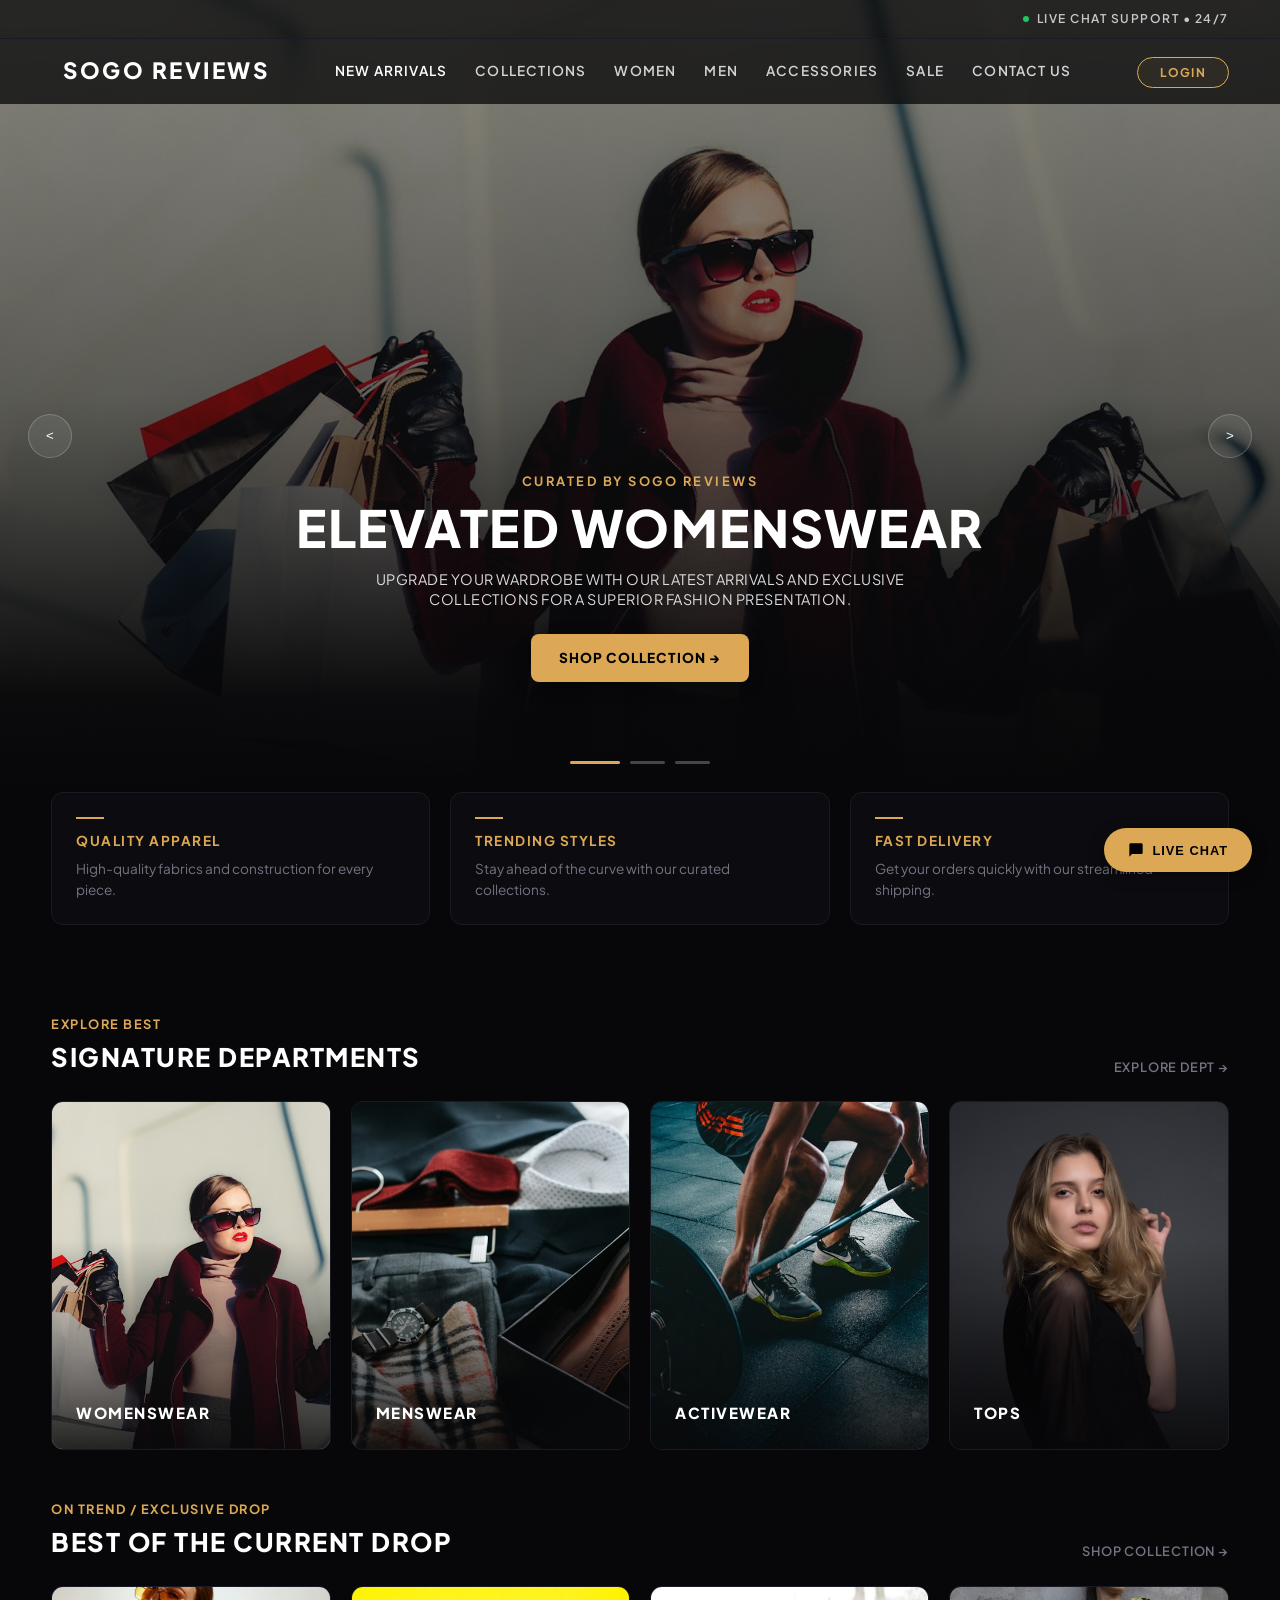
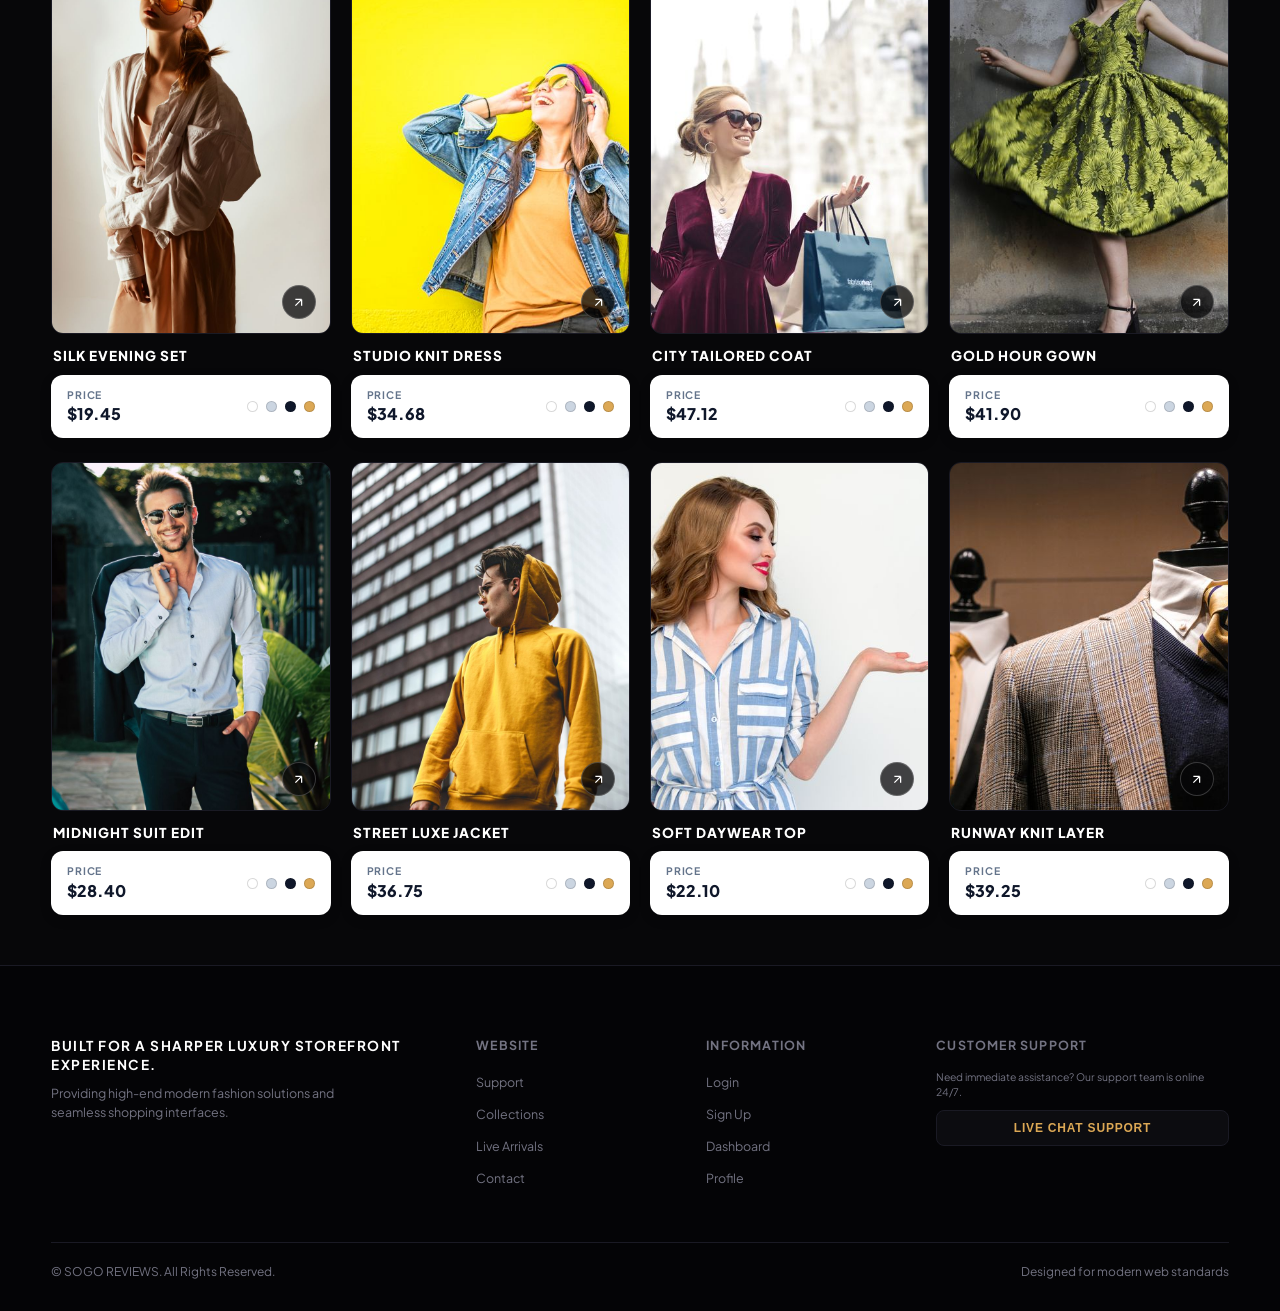
==== commit 39937a82: "Integrate all files" ====
--- a/index.html
+++ b/index.html
@@ -35,7 +35,7 @@
         <a href="#">Contact Us</a>
       </nav>
       <div class="nav-actions">
-        <a href="auth.html" class="btn-login">Login</a>
+<a href="auth.html" class="btn-login">Login</a>
       </div>
     </header>
 
@@ -373,9 +373,8 @@
 
       <div class="footer-col">
         <h4>Information</h4>
-        <ul>
-          <li><a href="auth.html">Login</a></li>
-          <li><a href="auth.html">Sign Up</a></li>
+        <ul><li><a href="auth.html">Login</a></li>
+<li><a href="auth.html">Sign Up</a></li>
           <li><a href="#">Dashboard</a></li>
           <li><a href="#">Profile</a></li>
         </ul>
--- a/style.css
+++ b/style.css
@@ -1,12 +1,15 @@
-/* Dark Luxury Theme - Full Width Spread Correction */
+/* SOGO REVIEWS - Exact Luxury Dark Theme & Client Portal Styles */
 :root {
-  --bg-dark: #08080a;
-  --bg-card: #111115;
+  --bg-dark: #070709;
+  --bg-sidebar: #050507;
+  --bg-card: #0c0c10;
+  --bg-card-hover: #121218;
+  --bg-input: #101015;
   --accent-gold: #dca855;
   --accent-gold-hover: #c89544;
   --text-main: #ffffff;
-  --text-muted: #9ca3af;
-  --border-color: #1e1e26;
+  --text-muted: #737382;
+  --border-color: #1a1a24;
   --radius-sm: 8px;
   --radius-md: 12px;
 }
@@ -35,23 +38,25 @@
   text-decoration: none;
 }
 
-/* Top Bar */
+/* Transparent Sticky Top Bar */
 .top-bar {
-  font-size: 0.8rem;
+  font-size: 0.75rem;
   color: rgba(255, 255, 255, 0.75);
-  padding: 12px 4%;
+  padding: 10px 4%;
   display: flex;
   justify-content: flex-end;
   align-items: center;
-  position: absolute;
+  position: fixed;
   top: 0;
   left: 0;
   width: 100%;
   z-index: 101;
-  background: linear-gradient(to bottom, rgba(8, 8, 10, 0.95), rgba(8, 8, 10, 0));
+  background: rgba(7, 7, 9, 0.75);
+  backdrop-filter: blur(6px);
   letter-spacing: 1.5px;
   text-transform: uppercase;
   font-weight: 600;
+  border-bottom: 1px solid var(--border-color);
 }
 
 .top-bar-right {
@@ -61,31 +66,34 @@
 }
 
 .status-dot {
-  width: 7px;
-  height: 7px;
+  width: 6px;
+  height: 6px;
   background-color: #22c55e;
   border-radius: 50%;
   display: inline-block;
 }
 
-/* Header Navigation */
+/* Transparent Sticky Header Navigation */
 header {
-  padding: 20px 4%;
+  padding: 16px 4%;
   display: flex;
   justify-content: space-between;
   align-items: center;
-  position: absolute;
-  top: 36px;
+  position: fixed;
+  top: 38px;
   left: 0;
   width: 100%;
   z-index: 100;
+  background: rgba(7, 7, 9, 0.75);
+  backdrop-filter: blur(8px);
 }
 
 .logo {
   font-weight: 800;
-  font-size: 1.3rem;
-  letter-spacing: 2px;
-  text-transform: uppercase;
+  font-size: 1.4rem;
+  letter-spacing: 2.5px;
+  text-transform: uppercase;
+  margin-left: 12px;
 }
 
 nav {
@@ -107,20 +115,21 @@
 }
 
 .btn-login {
-  border: 1px solid rgba(255, 255, 255, 0.25);
-  padding: 8px 22px;
+  border: 1px solid var(--accent-gold);
+  color: var(--accent-gold);
+  padding: 7px 22px;
   border-radius: 50px;
-  font-size: 0.8rem;
-  font-weight: 600;
-  letter-spacing: 1px;
+  font-size: 0.75rem;
+  font-weight: 700;
+  letter-spacing: 1.2px;
   text-transform: uppercase;
   transition: all 0.3s;
-  background: rgba(255, 255, 255, 0.04);
+  background: rgba(220, 168, 85, 0.05);
 }
 
 .btn-login:hover {
-  border-color: var(--accent-gold);
-  color: var(--accent-gold);
+  background-color: var(--accent-gold);
+  color: #000;
 }
 
 /* Hero Section & Slider */
@@ -131,6 +140,7 @@
   width: 100%;
   overflow: hidden;
   background-color: var(--bg-dark);
+  padding-top: 95px;
 }
 
 .hero-slide {
@@ -154,15 +164,16 @@
 }
 
 .hero-slide-1 {
-  background-image: linear-gradient(to bottom, rgba(8,8,10,0.3) 0%, rgba(8,8,10,0.6) 50%, rgba(8,8,10,0.98) 88%, #08080a 100%), url('assets/landing/hero-1.jpg');
+  background-image: linear-gradient(to bottom, rgba(7,7,9,0.4) 0%, rgba(7,7,9,0.6) 50%, rgba(7,7,9,0.98) 88%, #070709 100%), url('assets/landing/hero-1.jpg');
 }
 
 .hero-slide-2 {
-  background-image: linear-gradient(to bottom, rgba(8,8,10,0.3) 0%, rgba(8,8,10,0.6) 50%, rgba(8,8,10,0.98) 88%, #08080a 100%), url('assets/landing/hero-2.jpg');
+  background-image: linear-gradient(to bottom, rgba(7,7,9,0.4) 0%, rgba(7,7,9,0.6) 50%, rgba(7,7,9,0.98) 88%, #070709 100%), url('assets/landing/hero-2.jpg');
 }
 
 .hero-slide-3 {
-  background-image: linear-gradient(to bottom, rgba(8,8,10,0.3) 0%, rgba(8,8,10,0.6) 50%, rgba(8,8,10,0.98) 88%, #08080a 100%), url('assets/landing/hero-3.jpg');
+  background-image: linear-gradient(to bottom, rgba(7,7,9,0.4) 0%, rgba(7,7,9,0.6) 50%, rgba(7,7,9,0.98) 88%, #070709 100%), url('assets/landing/hero-3.jpg');
+  background-position: center 30%;
 }
 
 .hero-content-container {
@@ -223,7 +234,7 @@
 /* Navigation Arrows */
 .slider-arrow {
   position: absolute;
-  top: 50%;
+  top: 55%;
   transform: translateY(-50%);
   width: 44px;
   height: 44px;
@@ -275,7 +286,7 @@
 
 /* Ribbon Highlights */
 .ribbon-wrapper {
-  background-color: #08080a;
+  background-color: #070709;
   padding: 0 4% 40px;
   width: 100%;
 }
@@ -314,7 +325,7 @@
   color: var(--text-muted);
 }
 
-/* Section Styles - Full Width Spread */
+/* Sections */
 .section {
   width: 100%;
   padding: 50px 4%;
@@ -356,7 +367,6 @@
   color: var(--accent-gold);
 }
 
-/* Signature Departments - Exactly 4 Columns */
 .departments-grid {
   display: grid;
   grid-template-columns: repeat(4, 1fr);
@@ -386,7 +396,7 @@
 .dept-overlay {
   position: absolute;
   inset: 0;
-  background: linear-gradient(to top, rgba(8,8,10,0.85) 0%, transparent 60%);
+  background: linear-gradient(to top, rgba(7,7,9,0.85) 0%, transparent 60%);
   display: flex;
   align-items: flex-end;
   padding: 24px;
@@ -399,7 +409,6 @@
   text-transform: uppercase;
 }
 
-/* Products Grid Layout - Full Width 4 Columns */
 .products-grid {
   display: grid;
   grid-template-columns: repeat(4, 1fr);
@@ -444,7 +453,7 @@
   right: 14px;
   width: 34px;
   height: 34px;
-  background: rgba(8, 8, 10, 0.75);
+  background: rgba(7, 7, 9, 0.75);
   border: 1px solid rgba(255, 255, 255, 0.2);
   border-radius: 50%;
   display: flex;
@@ -554,7 +563,7 @@
 
 /* Footer */
 footer {
-  background-color: #050507;
+  background-color: #040406;
   border-top: 1px solid var(--border-color);
   padding: 70px 4% 30px;
   width: 100%;
@@ -638,7 +647,6 @@
   color: var(--text-muted);
 }
 
-/* ================= RESPONSIVE MEDIA QUERIES ================= */
 @media (max-width: 1024px) {
   .departments-grid, .products-grid { 
     grid-template-columns: repeat(2, 1fr); 
@@ -653,26 +661,11 @@
   .top-bar { font-size: 0.6rem; padding: 8px 3%; }
   header { padding: 12px 14px; top: 28px; }
   nav { display: none; }
-  .hero-slider-wrapper { height: 75vh; min-height: 480px; }
+  .hero-slider-wrapper { height: 75vh; min-height: 480px; padding-top: 80px; }
   .hero-title { font-size: 1.7rem; }
-  
-  .departments-grid, .products-grid { 
-    grid-template-columns: repeat(2, 1fr); 
-    gap: 12px; 
-  }
-  
+  .departments-grid, .products-grid { grid-template-columns: repeat(2, 1fr); gap: 12px; }
   .footer-grid { grid-template-columns: 1fr; gap: 24px; }
   .bottom-bar { flex-direction: column; gap: 8px; text-align: center; }
-
-  .floating-chat-btn {
-    width: 48px;
-    height: 48px;
-    padding: 0;
-    border-radius: 50%;
-    justify-content: center;
-  }
-
-  .floating-chat-btn .chat-text {
-    display: none;
-  }
+  .floating-chat-btn { width: 48px; height: 48px; padding: 0; border-radius: 50%; justify-content: center; }
+  .floating-chat-btn .chat-text { display: none; }
 }
